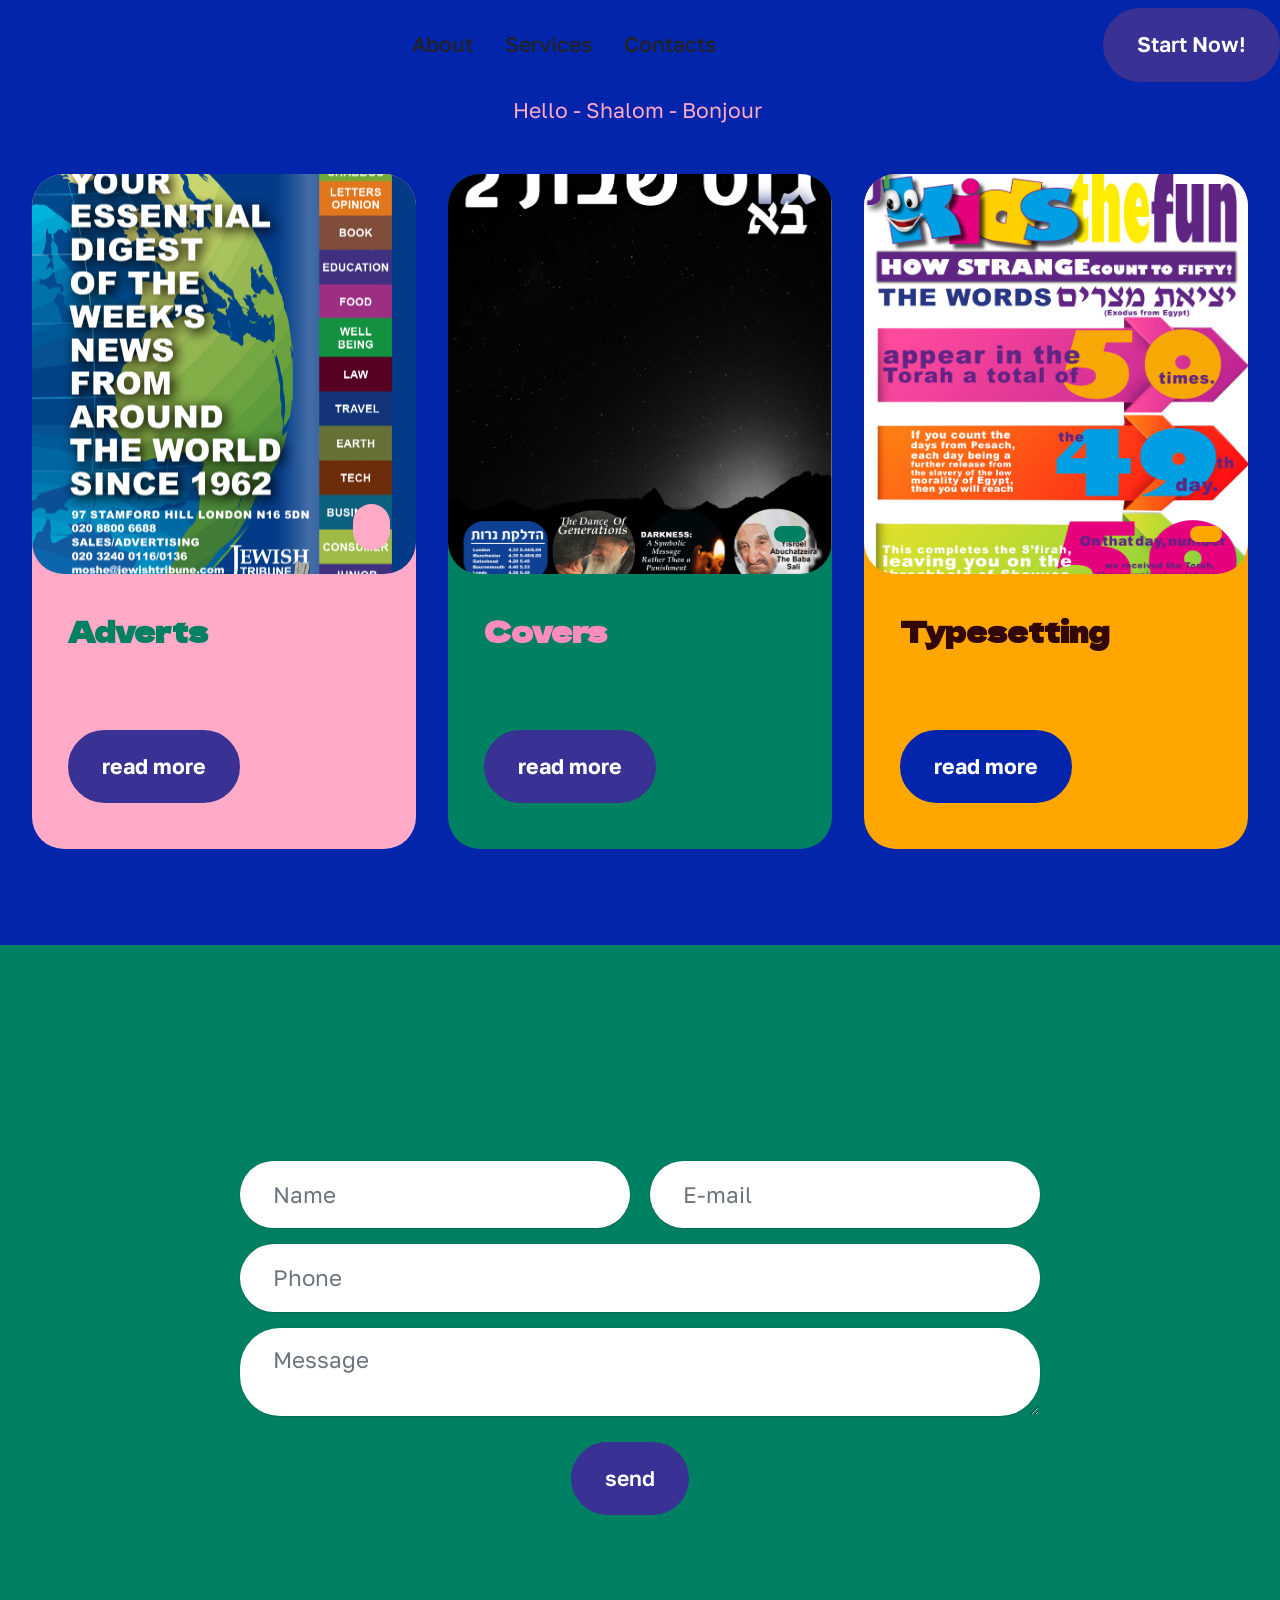
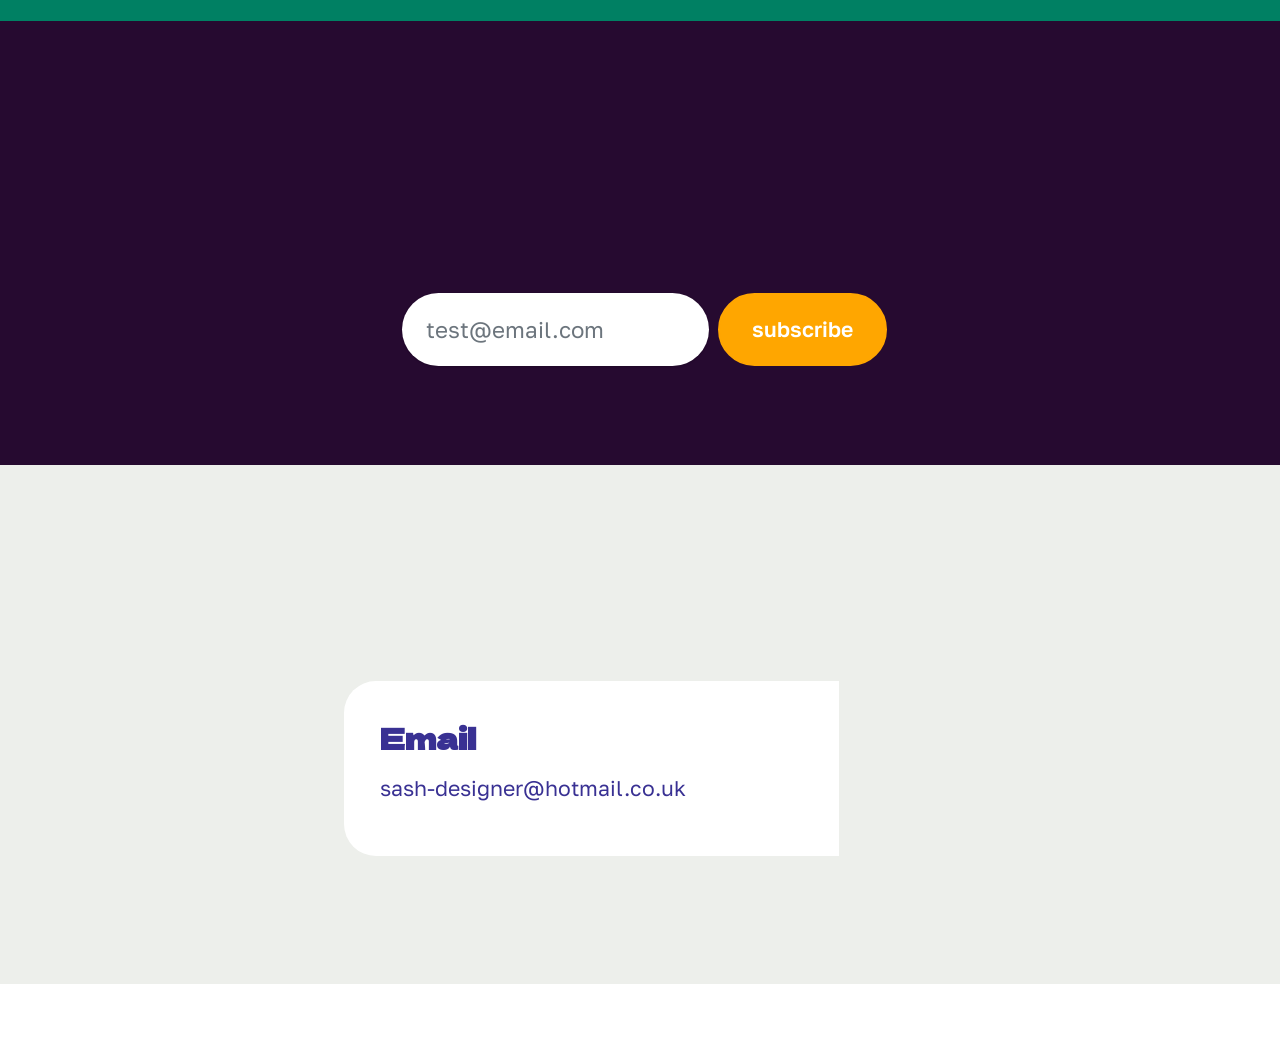
==== index.html @ 3ad9d40e "Update index.html" ====
<!DOCTYPE html>
<html  >

<!-- Mirrored from hjulczgyfz.mobirisesite.com/ by HTTrack Website Copier/3.x [XR&CO'2014], Sun, 31 May 2026 12:42:16 GMT -->
<!-- Added by HTTrack --><meta http-equiv="content-type" content="text/html;charset=utf-8" /><!-- /Added by HTTrack -->
<head>
  <!-- Site made with Mobirise Website Builder v6.1.12, https://mobirise.com -->
  <meta charset="UTF-8">
  <meta http-equiv="X-UA-Compatible" content="IE=edge">
  <meta name="generator" content="Mobirise v6.1.12, mobirise.com">
  <meta name="viewport" content="width=device-width, initial-scale=1, minimum-scale=1">
  <link rel="shortcut icon" href="ht/r.mobirisesite.com/2749625/assets/images/gallery087e43.jpg?v=1WsHTK" type="image/x-icon">
  <meta name="description" content="">
  
  
  <title>Home</title>
  <link rel="stylesheet" href="ht/r.mobirisesite.com/2749625/assets/bootstrap/css/bootstrap.min.css">
  <link rel="stylesheet" href="ht/r.mobirisesite.com/2749625/assets/animatecss/animate.css">
  <link rel="stylesheet" href="ht/r.mobirisesite.com/2749625/assets/dropdown/css/style.css">
  <link rel="stylesheet" href="ht/r.mobirisesite.com/2749625/assets/theme/css/style.css">
  <link rel="preload" href="https://fonts.googleapis.com/css?family=Dela+Gothic+One:400&amp;display=swap" as="style" onload="this.onload=null;this.rel='stylesheet'">
  <noscript><link rel="stylesheet" href="https://fonts.googleapis.com/css?family=Dela+Gothic+One:400&amp;display=swap"></noscript>
  <link rel="preload" href="https://fonts.googleapis.com/css?family=Golos+Text:400,500,600,700,800,900&amp;display=swap" as="style" onload="this.onload=null;this.rel='stylesheet'">
  <noscript><link rel="stylesheet" href="https://fonts.googleapis.com/css?family=Golos+Text:400,500,600,700,800,900&amp;display=swap"></noscript>
  <link rel="preload" as="style" href="ht/r.mobirisesite.com/2749625/assets/mobirise/css/mbr-additional2713.css?v=dMQR8L"><link rel="stylesheet" href="ht/r.mobirisesite.com/2749625/assets/mobirise/css/mbr-additional2713.css?v=dMQR8L" type="text/css">

  
  
  

<style>
.navbar-fixed-top {
  top: auto;
}
#mobirisePromo.container-banner {
  height: 11rem;
  opacity: 1;
  -webkit-animation: 11s linear animationHeight;
  -moz-animation: 11s linear animationHeight;
    -o-animation: 11s linear animationHeight;
       animation: 11s linear animationHeight;
       transition: all  0.5s;
}
#mobirisePromo.container-banner.container-banner-closing {
  pointer-events: none;
  height: 0;
  opacity: 0;
  -webkit-animation: 0.5s linear animationClosing;
  -moz-animation:  0.5s linear animationClosing;
    -o-animation:  0.5s linear animationClosing;
       animation:  0.5s linear animationClosing;
}
#mobirisePromo .banner {
  min-height: 11rem;
  position:fixed;
  top: 0;
  left: 0;
  right: 0;
  background: #fff;
  padding: 10px;
  opacity:1;
  -webkit-animation: 11s linear animationBanner;
  -moz-animation: 11s linear animationBanner;
    -o-animation: 11s linear animationBanner;
       animation: 11s linear animationBanner;
  z-index: 1031;
  display: flex;
  flex-direction: column;
  justify-content: center;
}
#mobirisePromo .banner p {
  overflow: hidden;
  display: -webkit-box;
  -webkit-line-clamp: 4;
  -webkit-box-orient: vertical;
  animation: none;
  visibility: visible;
}
#mobirisePromo .buy-license {
  text-decoration: underline;
}
#mobirisePromo .banner .btn {
  margin: 0.3rem 0.5rem;
  animation: none;
  visibility: visible;
}
.navbar.opened {
    z-index: 1032;
}
#mobirisePromo .mbr-section-abuse-report {
  margin-top: 0.8rem;
  font-size: 80%;
}
#mobirisePromo .mbr-section-abuse-report a {
  color: #aaa;
}
@-webkit-keyframes animationBanner { 0% { opacity: 0; top: -11rem; } 91% { opacity: 0; top: -11rem; } 100% { opacity: 1; top: 0; } }
@-moz-keyframes animationBanner { 0% { opacity: 0; top: -11rem; } 91% { opacity: 0; top: -11rem; } 100% { opacity: 1; top: 0; } }
@-o-keyframes animationBanner { 0% { opacity: 0; top: -11rem; } 91% { opacity: 0; top: -11rem; } 100% { opacity: 1; top: 0; } }
   @keyframes animationBanner { 0% { opacity: 0; top: -11rem; } 91% { opacity: 0; top: -11rem; } 100% { opacity: 1; top: 0; } }
@-webkit-keyframes animationHeight { 0% { height: 0; } 91% { height: 0; } 100% { height: 11rem; } }
@-moz-keyframes animationHeight { 0% { height: 0; } 91% { height: 0; } 100% { height: 11rem; } }
@-o-keyframes animationHeight { 0% { height: 0; } 91% { height: 0; } 100% { height: 11rem; } }
   @keyframes animationHeight { 0% { height: 0; } 91% { height: 0; } 100% { height: 11rem; } }

@-webkit-keyframes animationClosing { 0% { height: 11rem; opacity: 1; } 30% { height: 11rem; opacity: 0.5;} 100% { height: 0; opacity: 0;} }
@-moz-keyframes animationClosing { 0% { height: 11rem; opacity: 1; } 30% { height: 11rem; opacity: 0.5;} 100% { height: 0; opacity: 0;} }
@-o-keyframes animationClosing { 0% { height: 11rem; opacity: 1; } 30% { height: 11rem; opacity: 0.5;} 100% { height: 0; opacity: 0;} }
@keyframes animationClosing { 0% { height: 11rem; opacity: 1; } 30% { height: 11rem; opacity: 0.5;} 100% { height: 0; opacity: 0;} }

@media(max-width: 575px) {
  #mobirisePromo.container-banner {
    height: 14rem;
  }
  #mobirisePromo .banner {
    min-height: 14rem;
  }
  @-webkit-keyframes animationBanner { 0% { opacity: 0; top: -14rem; } 91% { opacity: 0; top: -14rem; } 100% { opacity: 1; top: 0; } }
  @-moz-keyframes animationBanner { 0% { opacity: 0; top: -14rem; } 91% { opacity: 0; top: -14rem; } 100% { opacity: 1; top: 0; } }
  @-o-keyframes animationBanner { 0% { opacity: 0; top: -14rem; } 91% { opacity: 0; top: -14rem; } 100% { opacity: 1; top: 0; } }
    @keyframes animationBanner { 0% { opacity: 0; top: -14rem; } 91% { opacity: 0; top: -14rem; } 100% { opacity: 1; top: 0; } }
  @-webkit-keyframes animationHeight { 0% { height: 0; } 91% { height: 0; } 100% { height: 14rem; } }
  @-moz-keyframes animationHeight { 0% { height: 0; } 91% { height: 0; } 100% { height: 14rem; } }
  @-o-keyframes animationHeight { 0% { height: 0; } 91% { height: 0; } 100% { height: 14rem; } }
    @keyframes animationHeight { 0% { height: 0; } 91% { height: 0; } 100% { height: 14rem; } }

  @-webkit-keyframes animationClosing { 0% { height: 14rem; opacity: 1; } 30% { height: 14rem; opacity: 0.5;} 100% { height: 0; opacity: 0;} }
  @-moz-keyframes animationClosing { 0% { height: 14rem; opacity: 1; } 30% { height: 14rem; opacity: 0.5;} 100% { height: 0; opacity: 0;} }
  @-o-keyframes animationClosing { 0% { height: 14rem; opacity: 1; } 30% { height: 14rem; opacity: 0.5;} 100% { height: 0; opacity: 0;} }
  @keyframes animationClosing { 0% { height: 14rem; opacity: 1; } 30% { height: 14rem; opacity: 0.5;} 100% { height: 0; opacity: 0;} }
}
</style>
</head>
<body>

  
  <section data-bs-version="5.1" class="menu menu5 cid-vkWG5S0Pya" once="menu" id="menu05-2">
	

	<nav class="navbar navbar-dropdown navbar-fixed-top navbar-expand-lg">
		
			<button class="navbar-toggler" type="button" data-toggle="collapse" data-bs-toggle="collapse" data-target="#navbarSupportedContent" data-bs-target="#navbarSupportedContent" aria-controls="navbarNavAltMarkup" aria-expanded="false" aria-label="Toggle navigation">
				<div class="hamburger">
					<span></span>
					<span></span>
					<span></span>
					<span></span>
				</div>
			</button>
			<div class="collapse navbar-collapse" id="navbarSupportedContent">
				<ul class="navbar-nav nav-dropdown" data-app-modern-menu="true"><li class="nav-item">
						<a class="nav-link link text-black display-4" href="https://mobiri.se/">About</a>
					</li>
					<li class="nav-item">
						<a class="nav-link link text-black display-4" href="https://mobiri.se/" aria-expanded="false">Services</a>
					</li>
					<li class="nav-item">
						<a class="nav-link link text-black display-4" href="https://mobiri.se/">Contacts</a>
					</li></ul>
				<div class="navbar-buttons mbr-section-btn"><a class="btn btn-primary display-4" href="https://mobiri.se/"> Start Now!</a></div>
			</div>
		</div>
	</nav>
</section>

<section data-bs-version="5.1" class="features1 cid-tIsi3HZcCy" id="features03-0">
  

  
  
  <div class="container-fluid">
    <div class="row justify-content-center mb-5">
      <div class="col-12">
        <h1 class="mbr-section-title mbr-fonts-style align-center mb-0 display-4">Hello - Shalom - Bonjour&nbsp;</h1>
        
      </div>
    </div>
    <div class="row justify-content-center">
      <div class="col-sm-6 col-md-12 mb-3 mb-lg-0 col-lg-4">
        <div class="card-wrap card1">
          <div class="image-wrap">
            <a href="page2.html"><img src="ht/r.mobirisesite.com/2749625/assets/images/world7e43.jpg?v=1WsHTK" alt="Mobirise Website Builder"></a>
            <div class="social-row display-7">
              <div class="soc-item tag1">
                <span class="tag1 mbr-fonts-style display-7">&nbsp;</span>
              </div>
            </div>
          </div>
          <div class="content-wrap">
            <h5 class="mbr-card-title card-title1 mbr-fonts-style align-left mb-2 display-5"><strong>Adverts</strong></h5>
            
            <p class="card-text1 mbr-fonts-style align-left mb-3 display-7"></p>
            <div class="mbr-section-btn align-left content-footer"><a class="btn article-btn btn-danger display-7" href="https://mobiri.se/"><strong>read more</strong></a></div>
          </div>
        </div>
      </div>

      <div class="col-sm-6 col-md-12 mb-3 mb-lg-0 col-lg-4">
        <div class="card-wrap card2">
          <div class="image-wrap">
            <a href="page3.html"><img src="ht/r.mobirisesite.com/2749625/assets/images/gbm001-29012025-issue3437e43.jpg?v=1WsHTK" alt="Mobirise Website Builder"></a>
            <div class="social-row display-7">
              <div class="soc-item tag2">
                <span class="tag2 mbr-fonts-style display-7"></span>
              </div>
            </div>
          </div>
          <div class="content-wrap">
            <h5 class="mbr-card-title card-title2 mbr-fonts-style align-left mb-2 display-5"><strong>Covers</strong></h5>
            
            <p class="card-text2 mbr-fonts-style align-left mb-3 display-7"><br>
            </p>
            <div class="mbr-section-btn btn-section align-left content-footer"><a class="btn article-btn btn-primary display-7" href="https://mobiri.se/"><strong>read more</strong></a></div>
          </div>
        </div>
      </div>
      <div class="col-sm-6 col-md-12 mb-3 mb-lg-0 col-lg-4">
        <div class="card-wrap card3">
          <div class="image-wrap">
            <a href="page4.html"><img src="ht/r.mobirisesite.com/2749625/assets/images/gbm020-07052025-issue356-17e43.jpg?v=1WsHTK" alt="Mobirise Website Builder"></a>
            <div class="social-row display-7">
              <div class="soc-item tag3">
                <span class="tag3 mbr-fonts-style display-7"></span>
              </div>
            </div>
          </div>
          <div class="content-wrap">
            <h5 class="mbr-card-title card-title3 mbr-fonts-style align-left mb-2 display-5"><strong>Typesetting</strong></h5>
            
            <p class="card-text3 mbr-fonts-style align-left mb-3 display-7"></p>
            <div class="mbr-section-btn btn-section align-left content-footer"><a class="btn article-btn btn-success display-7" href="https://mobiri.se/"><strong>read more</strong></a></div>
          </div>
        </div>
      </div>

      
    </div>
  </div>
</section>

<section data-bs-version="5.1" class="form5 cid-tIskrx6sZd" id="form02-4">
    
    
    <div class="container">
        <div class="mbr-section-head mb-5">
            <h3 class="mbr-section-title mbr-fonts-style align-center mb-0 display-2"><strong>Send me a message</strong></h3>
            
        </div>
        <div class="row justify-content-center mt-4">
            <div class="col-lg-8 mx-auto mbr-form" data-form-type="formoid">
                <form action="https://mobirise.eu/" method="POST" class="mbr-form form-with-styler" data-form-title="Form Name"><input type="hidden" name="email" data-form-email="true" value="GucbV15+hAwku4FA7nZCxinbiINr4K4qEcb8qQ67tk6fZGe4N7+DyGxJ96qEDoLnm0P1+OMEA7K5YU33fQ8u/FdMBkx5LE0XlpygHDqdJYxKKosj5kj5pNr+GGgEaA55">
                    <div class="row">
                        <div hidden="hidden" data-form-alert="" class="alert alert-success col-12">Thanks for filling out the form!</div>
                        <div hidden="hidden" data-form-alert-danger="" class="alert alert-danger col-12">
                            Oopsht.! some problem!
                        </div>
                    </div>
                    <div class="dragArea row">
                        <div class="col-md col-sm-12 form-group mb-3" data-for="name">
                            <input type="text" name="name" placeholder="Name" data-form-field="name" class="form-control" value="" id="name-form02-4">
                        </div>
                        <div class="col-md col-sm-12 form-group mb-3" data-for="email">
                            <input type="email" name="email" placeholder="E-mail" data-form-field="email" class="form-control" value="" id="email-form02-4">
                        </div>
                        <div class="col-12 form-group mb-3" data-for="phone">
                            <input type="tel" name="phone" placeholder="Phone" data-form-field="phone" class="form-control" value="" id="phone-form02-4">
                        </div>
                        <div class="col-12 form-group mb-3" data-for="textarea">
                            <textarea name="textarea" placeholder="Message" data-form-field="textarea" class="form-control" id="textarea-form02-4"></textarea>
                        </div>
                        <div class="col-lg-12 col-md-12 col-sm-12 align-center mbr-section-btn"><button type="submit" class="btn btn-primary display-7">send</button></div>
                    </div>
                </form>
            </div>
        </div>
    </div>
</section>

<section data-bs-version="5.1" class="form1 cid-tIsokmLLOC" id="form01-7">
	

	

	<div class="container">
		<div class="row content-wrapper justify-content-center">
			<div class="col-lg-7 mbr-form">
				<div class="col-lg-12 col-md-12 col-sm-12">
					<h5 class="mbr-section-title mbr-fonts-style mb-5 display-2">
						<strong>Step into the world of creativity</strong>
					</h5>
				</div>

				<div class="text-wrapper align-left" data-form-type="formoid">
					<!--Formbuilder Form-->
					<form action="https://mobirise.eu/" method="POST" class="mbr-form form-with-styler" data-form-title="Form Name"><input type="hidden" name="email" data-form-email="true" value="kKh/+O1PP+5ul/wpjvRAosZ8LEabXKy/xdspzzsDYCab+c+WAxFbI9vlLTxPNlvKzC7igH+EfxI55AoPgUFM/2bsSJo5MzeJJVEj5CUEPy9J+khCMVX5dcwFO8XCPDdu">
						<div class="row">
							<div hidden="hidden" data-form-alert="" class="alert alert-success col-12">Thanks for filling out the form!</div>
							<div hidden="hidden" data-form-alert-danger="" class="alert alert-danger col-12">
								Oopsht.! some problem!
							</div>
						</div>
						<div class="dragArea row">
							<div data-for="email" class="col-lg-6 col-md-6 col-sm-12 form-group">
								<input type="email" name="email" placeholder="test@email.com" data-form-field="email" class="form-control display-7" value="" id="email-form01-7">
							</div>
							<div class="col-auto mbr-section-btn"><button type="submit" class="w-100 w-100 w-100 w-100 w-100 w-100 btn btn-secondary display-7">subscribe</button></div>
						</div>
					</form>
					<!--Formbuilder Form-->
				</div>
			</div>
		</div>
	</div>
</section>

<section data-bs-version="5.1" class="contacts01 cid-tIsl0U2P9c" id="contacts01-5">
    

    
    
    <div class="container">
        <div class="mbr-section-head mb-5">
            <h3 class="mbr-section-title mbr-fonts-style align-center mb-0 display-2"><strong>Drop me a line 👋</strong></h3>
            
        </div>
        <div class="row">
            <div class="item features-without-image col-12 col-md-6 active">
                <div class="item-wrapper">
                    <div class="text-wrapper">
                        <h6 class="card-title mbr-fonts-style mb-3 display-5">
                            <strong>Email</strong>
                        </h6>
                        <p class="mbr-text mbr-fonts-style display-7">sash-designer@hotmail.co.uk</p>
                    </div>
                </div>
            </div>
            
            
            
        </div>
    </div>
</section><section class="display-7" style="padding: 0;align-items: center;justify-content: center;flex-wrap: wrap;    align-content: center;display: flex;position: relative;height: 4rem;"><a href="https://mobiri.se/" style="flex: 1 1;height: 4rem;position: absolute;width: 100%;z-index: 1;"><img alt="" style="height: 4rem;" src="[data-uri]"></a><p style="margin: 0;text-align: center;" class="display-7">&#8204;</p><a style="z-index:1" href="https://mobirise.com/offline-website-builder.html">Offline Website Builder</a></section><script src="ht/r.mobirisesite.com/2749625/assets/bootstrap/js/bootstrap.bundle.min.js"></script>  <script src="ht/r.mobirisesite.com/2749625/assets/smoothscroll/smooth-scroll.js"></script>  <script src="ht/r.mobirisesite.com/2749625/assets/ytplayer/index.js"></script>  <script src="ht/r.mobirisesite.com/2749625/assets/dropdown/js/navbar-dropdown.js"></script>  <script src="ht/r.mobirisesite.com/2749625/assets/theme/js/script.js"></script>  <script src="ht/r.mobirisesite.com/2749625/assets/formoid/formoid.min.js"></script>  
  
  
 <div id="scrollToTop" class="scrollToTop mbr-arrow-up"><a style="text-align: center;"><i class="mbr-arrow-up-icon mbr-arrow-up-icon-cm cm-icon cm-icon-smallarrow-up"></i></a></div>
    <input name="animation" type="hidden">
  </body>

<!-- Mirrored from hjulczgyfz.mobirisesite.com/ by HTTrack Website Copier/3.x [XR&CO'2014], Sun, 31 May 2026 12:42:20 GMT -->
</html>
---- ht/r.mobirisesite.com/2749625/assets/dropdown/css/style.css ----
.navbar-dropdown {
  left: 0;
  padding: 0;
  position: absolute;
  right: 0;
  top: 0;
  transition: all 0.45s ease;
  z-index: 1030;
  background: #282828; }
  .navbar-dropdown .navbar-logo {
    margin-right: 0.8rem;
    transition: margin 0.3s ease-in-out;
    vertical-align: middle; }
    .navbar-dropdown .navbar-logo img {
      height: 3.125rem;
      transition: all 0.3s ease-in-out; }
    .navbar-dropdown .navbar-logo.mbr-iconfont {
      font-size: 3.125rem;
      line-height: 3.125rem; }
  .navbar-dropdown .navbar-caption {
    font-weight: 700;
    white-space: normal;
    vertical-align: -4px;
    line-height: 3.125rem !important; }
    .navbar-dropdown .navbar-caption, .navbar-dropdown .navbar-caption:hover {
      color: inherit;
      text-decoration: none; }
  .navbar-dropdown .mbr-iconfont + .navbar-caption {
    vertical-align: -1px; }
  .navbar-dropdown.navbar-fixed-top {
    position: fixed; }
  .navbar-dropdown .navbar-brand span {
    vertical-align: -4px; }
  .navbar-dropdown.bg-color.transparent {
    background: none; }
  .navbar-dropdown.navbar-short .navbar-brand {
    padding: 0.625rem 0; }
    .navbar-dropdown.navbar-short .navbar-brand span {
      vertical-align: -1px; }
  .navbar-dropdown.navbar-short .navbar-caption {
    line-height: 2.375rem !important;
    vertical-align: -2px; }
  .navbar-dropdown.navbar-short .navbar-logo {
    margin-right: 0.5rem; }
    .navbar-dropdown.navbar-short .navbar-logo img {
      height: 2.375rem; }
    .navbar-dropdown.navbar-short .navbar-logo.mbr-iconfont {
      font-size: 2.375rem;
      line-height: 2.375rem; }
  .navbar-dropdown.navbar-short .mbr-table-cell {
    height: 3.625rem; }
  .navbar-dropdown .navbar-close {
    left: 0.6875rem;
    position: fixed;
    top: 0.75rem;
    z-index: 1000; }
  .navbar-dropdown .hamburger-icon {
    content: "";
    display: inline-block;
    vertical-align: middle;
    width: 16px;
    -webkit-box-shadow: 0 -6px 0 1px #282828,0 0 0 1px #282828,0 6px 0 1px #282828;
    -moz-box-shadow: 0 -6px 0 1px #282828,0 0 0 1px #282828,0 6px 0 1px #282828;
    box-shadow: 0 -6px 0 1px #282828,0 0 0 1px #282828,0 6px 0 1px #282828; }

.dropdown-menu .dropdown-toggle[data-toggle="dropdown-submenu"]::after {
  border-bottom: 0.35em solid transparent;
  border-left: 0.35em solid;
  border-right: 0;
  border-top: 0.35em solid transparent;
  margin-left: 0.3rem; }

.dropdown-menu .dropdown-item:focus {
  outline: 0; }

.nav-dropdown {
  font-size: 0.75rem;
  font-weight: 500;
  height: auto !important; }
  .nav-dropdown .nav-btn {
    padding-left: 1rem; }
  .nav-dropdown .link {
    margin: .667em 1.667em;
    font-weight: 500;
    padding: 0;
    transition: color .2s ease-in-out; }
    .nav-dropdown .link.dropdown-toggle {
      margin-right: 2.583em; }
      .nav-dropdown .link.dropdown-toggle::after {
        margin-left: .25rem;
        border-top: 0.35em solid;
        border-right: 0.35em solid transparent;
        border-left: 0.35em solid transparent;
        border-bottom: 0; }
      .nav-dropdown .link.dropdown-toggle[aria-expanded="true"] {
        margin: 0;
        padding: 0.667em 3.263em  0.667em 1.667em; }
  .nav-dropdown .link::after,
  .nav-dropdown .dropdown-item::after {
    color: inherit; }
  .nav-dropdown .btn {
    font-size: 0.75rem;
    font-weight: 700;
    letter-spacing: 0;
    margin-bottom: 0;
    padding-left: 1.25rem;
    padding-right: 1.25rem; }
  .nav-dropdown .dropdown-menu {
    border-radius: 0;
    border: 0;
    left: 0;
    margin: 0;
    padding-bottom: 1.25rem;
    padding-top: 1.25rem;
    position: relative; }
  .nav-dropdown .dropdown-submenu {
    margin-left: 0.125rem;
    top: 0; }
  .nav-dropdown .dropdown-item {
    font-weight: 500;
    line-height: 2;
    padding: 0.3846em 4.615em 0.3846em 1.5385em;
    position: relative;
    transition: color .2s ease-in-out, background-color .2s ease-in-out; }
    .nav-dropdown .dropdown-item::after {
      margin-top: -0.3077em;
      position: absolute;
      right: 1.1538em;
      top: 50%; }
    .nav-dropdown .dropdown-item:focus, .nav-dropdown .dropdown-item:hover {
      background: none; }

@media (max-width: 767px) {
  .nav-dropdown.navbar-toggleable-sm {
    bottom: 0;
    display: none;
    left: 0;
    overflow-x: hidden;
    position: fixed;
    top: 0;
    transform: translateX(-100%);
    -ms-transform: translateX(-100%);
    -webkit-transform: translateX(-100%);
    width: 18.75rem;
    z-index: 999; } }
.nav-dropdown.navbar-toggleable-xl {
  bottom: 0;
  display: none;
  left: 0;
  overflow-x: hidden;
  position: fixed;
  top: 0;
  transform: translateX(-100%);
  -ms-transform: translateX(-100%);
  -webkit-transform: translateX(-100%);
  width: 18.75rem;
  z-index: 999; }

.nav-dropdown-sm {
  display: block !important;
  overflow-x: hidden;
  overflow: auto;
  padding-top: 3.875rem; }
  .nav-dropdown-sm::after {
    content: "";
    display: block;
    height: 3rem;
    width: 100%; }
  .nav-dropdown-sm.collapse.in ~ .navbar-close {
    display: block !important; }
  .nav-dropdown-sm.collapsing, .nav-dropdown-sm.collapse.in {
    transform: translateX(0);
    -ms-transform: translateX(0);
    -webkit-transform: translateX(0);
    transition: all 0.25s ease-out;
    -webkit-transition: all 0.25s ease-out;
    background: #282828; }
  .nav-dropdown-sm.collapsing[aria-expanded="false"] {
    transform: translateX(-100%);
    -ms-transform: translateX(-100%);
    -webkit-transform: translateX(-100%); }
  .nav-dropdown-sm .nav-item {
    display: block;
    margin-left: 0 !important;
    padding-left: 0; }
  .nav-dropdown-sm .link,
  .nav-dropdown-sm .dropdown-item {
    border-top: 1px dotted rgba(255, 255, 255, 0.1);
    font-size: 0.8125rem;
    line-height: 1.6;
    margin: 0 !important;
    padding: 0.875rem 2.4rem 0.875rem 1.5625rem !important;
    position: relative;
    white-space: normal; }
    .nav-dropdown-sm .link:focus, .nav-dropdown-sm .link:hover,
    .nav-dropdown-sm .dropdown-item:focus,
    .nav-dropdown-sm .dropdown-item:hover {
      background: rgba(0, 0, 0, 0.2) !important;
      color: #c0a375; }
  .nav-dropdown-sm .nav-btn {
    position: relative;
    padding: 1.5625rem 1.5625rem 0 1.5625rem; }
    .nav-dropdown-sm .nav-btn::before {
      border-top: 1px dotted rgba(255, 255, 255, 0.1);
      content: "";
      left: 0;
      position: absolute;
      top: 0;
      width: 100%; }
    .nav-dropdown-sm .nav-btn + .nav-btn {
      padding-top: 0.625rem; }
      .nav-dropdown-sm .nav-btn + .nav-btn::before {
        display: none; }
  .nav-dropdown-sm .btn {
    padding: 0.625rem 0; }
  .nav-dropdown-sm .dropdown-toggle[data-toggle="dropdown-submenu"]::after {
    margin-left: .25rem;
    border-top: 0.35em solid;
    border-right: 0.35em solid transparent;
    border-left: 0.35em solid transparent;
    border-bottom: 0; }
  .nav-dropdown-sm .dropdown-toggle[data-toggle="dropdown-submenu"][aria-expanded="true"]::after {
    border-top: 0;
    border-right: 0.35em solid transparent;
    border-left: 0.35em solid transparent;
    border-bottom: 0.35em solid; }
  .nav-dropdown-sm .dropdown-menu {
    margin: 0;
    padding: 0;
    position: relative;
    top: 0;
    left: 0;
    width: 100%;
    border: 0;
    float: none;
    border-radius: 0;
    background: none; }
  .nav-dropdown-sm .dropdown-submenu {
    left: 100%;
    margin-left: 0.125rem;
    margin-top: -1.25rem;
    top: 0; }

.navbar-toggleable-sm .nav-dropdown .dropdown-menu {
  position: absolute; }

.navbar-toggleable-sm .nav-dropdown .dropdown-submenu {
  left: 100%;
  margin-left: 0.125rem;
  margin-top: -1.25rem;
  top: 0; }

.navbar-toggleable-sm.opened .nav-dropdown .dropdown-menu {
  position: relative; }

.navbar-toggleable-sm.opened .nav-dropdown .dropdown-submenu {
  left: 0;
  margin-left: 00rem;
  margin-top: 0rem;
  top: 0; }

.is-builder .nav-dropdown.collapsing {
  transition: none !important; }
---- ht/r.mobirisesite.com/2749625/assets/theme/css/style.css ----
@charset "UTF-8";
section {
  background-color: #ffffff;
}

body {
  font-style: normal;
  line-height: 1.5;
  font-weight: 400;
  color: #232323;
  position: relative;
}

button {
  background-color: transparent;
  border-color: transparent;
}

.embla__button,
.carousel-control {
  background-color: #edefea !important;
  opacity: 0.8 !important;
  color: #464845 !important;
  border-color: #edefea !important;
}

.carousel .close,
.modalWindow .close {
  background-color: #edefea !important;
  color: #464845 !important;
  border-color: #edefea !important;
  opacity: 0.8 !important;
}

.carousel .close:hover,
.modalWindow .close:hover {
  opacity: 1 !important;
}

.carousel-indicators li {
  background-color: #edefea !important;
  border: 2px solid #464845 !important;
}

.carousel-indicators li:hover,
.carousel-indicators li:active {
  opacity: 0.8 !important;
}

.embla__button:hover,
.carousel-control:hover {
  background-color: #edefea !important;
  opacity: 1 !important;
}

.modalWindow-video-container {
  height: 80%;
}

section,
.container,
.container-fluid {
  position: relative;
  word-wrap: break-word;
}

a.mbr-iconfont:hover {
  text-decoration: none;
}

.article .lead p,
.article .lead ul,
.article .lead ol,
.article .lead pre,
.article .lead blockquote {
  margin-bottom: 0;
}

a {
  font-style: normal;
  font-weight: 400;
  cursor: pointer;
}
a, a:hover {
  text-decoration: none;
}

.mbr-section-title {
  font-style: normal;
  line-height: 1.3;
}

.mbr-section-subtitle {
  line-height: 1.3;
}

.mbr-text {
  font-style: normal;
  line-height: 1.7;
}

h1,
h2,
h3,
h4,
h5,
h6,
.display-1,
.display-2,
.display-4,
.display-5,
.display-7,
span,
p,
a {
  line-height: 1;
  word-break: break-word;
  word-wrap: break-word;
  font-weight: 400;
}

b,
strong {
  font-weight: bold;
}

input:-webkit-autofill, input:-webkit-autofill:hover, input:-webkit-autofill:focus, input:-webkit-autofill:active {
  transition-delay: 9999s;
  -webkit-transition-property: background-color, color;
  transition-property: background-color, color;
}

textarea[type=hidden] {
  display: none;
}

section {
  background-position: 50% 50%;
  background-repeat: no-repeat;
  background-size: cover;
}
section .mbr-background-video,
section .mbr-background-video-preview {
  position: absolute;
  bottom: 0;
  left: 0;
  right: 0;
  top: 0;
}

.hidden {
  visibility: hidden;
}

.mbr-z-index20 {
  z-index: 20;
}

/*! Base colors */
.mbr-white {
  color: #ffffff;
}

.mbr-black {
  color: #111111;
}

.mbr-bg-white {
  background-color: #ffffff;
}

.mbr-bg-black {
  background-color: #000000;
}

/*! Text-aligns */
.align-left {
  text-align: left;
}

.align-center {
  text-align: center;
}

.align-right {
  text-align: right;
}

/*! Font-weight  */
.mbr-light {
  font-weight: 300;
}

.mbr-regular {
  font-weight: 400;
}

.mbr-semibold {
  font-weight: 500;
}

.mbr-bold {
  font-weight: 700;
}

/*! Media  */
.media-content {
  flex-basis: 100%;
}

.media-container-row {
  display: flex;
  flex-direction: row;
  flex-wrap: wrap;
  justify-content: center;
  align-content: center;
  align-items: start;
}
.media-container-row .media-size-item {
  width: 400px;
}

.media-container-column {
  display: flex;
  flex-direction: column;
  flex-wrap: wrap;
  justify-content: center;
  align-content: center;
  align-items: stretch;
}
.media-container-column > * {
  width: 100%;
}

@media (min-width: 992px) {
  .media-container-row {
    flex-wrap: nowrap;
  }
}
figure {
  margin-bottom: 0;
  overflow: hidden;
}

figure[mbr-media-size] {
  transition: width 0.1s;
}

img,
iframe {
  display: block;
  width: 100%;
}

.card {
  background-color: transparent;
  border: none;
}

.card-box {
  width: 100%;
}

.card-img {
  text-align: center;
  flex-shrink: 0;
  -webkit-flex-shrink: 0;
}

.media {
  max-width: 100%;
  margin: 0 auto;
}

.mbr-figure {
  align-self: center;
}

.media-container > div {
  max-width: 100%;
}

.mbr-figure img,
.card-img img {
  width: 100%;
}

@media (max-width: 991px) {
  .media-size-item {
    width: auto !important;
  }
  .media {
    width: auto;
  }
  .mbr-figure {
    width: 100% !important;
  }
}
/*! Buttons */
.mbr-section-btn {
  margin-left: -0.6rem;
  margin-right: -0.6rem;
  font-size: 0;
}

.btn {
  font-weight: 600;
  border-width: 1px;
  font-style: normal;
  margin: 0.6rem 0.6rem;
  white-space: normal;
  transition: all 0.2s ease-in-out;
  display: inline-flex;
  align-items: center;
  justify-content: center;
  word-break: break-word;
}

.btn-sm {
  font-weight: 600;
  letter-spacing: 0px;
  transition: all 0.3s ease-in-out;
}

.btn-md {
  font-weight: 600;
  letter-spacing: 0px;
  transition: all 0.3s ease-in-out;
}

.btn-lg {
  font-weight: 600;
  letter-spacing: 0px;
  transition: all 0.3s ease-in-out;
}

.btn-form {
  margin: 0;
}
.btn-form:hover {
  cursor: pointer;
}

nav .mbr-section-btn {
  margin-left: 0rem;
  margin-right: 0rem;
}

/*! Btn icon margin */
.btn .mbr-iconfont,
.btn.btn-sm .mbr-iconfont {
  order: 1;
  cursor: pointer;
  margin-left: 0.5rem;
  vertical-align: sub;
}

.btn.btn-md .mbr-iconfont,
.btn.btn-md .mbr-iconfont {
  margin-left: 0.8rem;
}

.mbr-regular {
  font-weight: 400;
}

.mbr-semibold {
  font-weight: 500;
}

.mbr-bold {
  font-weight: 700;
}

[type=submit] {
  -webkit-appearance: none;
}

/*! Full-screen */
.mbr-fullscreen .mbr-overlay {
  min-height: 100vh;
}

.mbr-fullscreen {
  display: flex;
  display: -moz-flex;
  display: -ms-flex;
  display: -o-flex;
  align-items: center;
  min-height: 100vh;
  padding-top: 3rem;
  padding-bottom: 3rem;
}

/*! Map */
.map {
  height: 25rem;
  position: relative;
}
.map iframe {
  width: 100%;
  height: 100%;
}

/*! Scroll to top arrow */
.mbr-arrow-up {
  bottom: 25px;
  right: 90px;
  position: fixed;
  text-align: right;
  z-index: 5000;
  color: #ffffff;
  font-size: 22px;
}

.mbr-arrow-up a {
  background: rgba(0, 0, 0, 0.2);
  border-radius: 50%;
  color: #fff;
  display: inline-block;
  height: 60px;
  width: 60px;
  border: 2px solid #fff;
  outline-style: none !important;
  position: relative;
  text-decoration: none;
  transition: all 0.3s ease-in-out;
  cursor: pointer;
  text-align: center;
}
.mbr-arrow-up a:hover {
  background-color: rgba(0, 0, 0, 0.4);
}
.mbr-arrow-up a i {
  line-height: 60px;
}

.mbr-arrow-up-icon {
  display: block;
  color: #fff;
}

.mbr-arrow-up-icon::before {
  content: "›";
  display: inline-block;
  font-family: serif;
  font-size: 22px;
  line-height: 1;
  font-style: normal;
  position: relative;
  top: 6px;
  left: -4px;
  transform: rotate(-90deg);
}

/*! Arrow Down */
.mbr-arrow {
  position: absolute;
  bottom: 45px;
  left: 50%;
  width: 60px;
  height: 60px;
  cursor: pointer;
  background-color: rgba(80, 80, 80, 0.5);
  border-radius: 50%;
  transform: translateX(-50%);
}
@media (max-width: 767px) {
  .mbr-arrow {
    display: none;
  }
}
.mbr-arrow > a {
  display: inline-block;
  text-decoration: none;
  outline-style: none;
  animation: arrowdown 1.7s ease-in-out infinite;
  color: #ffffff;
}
.mbr-arrow > a > i {
  position: absolute;
  top: -2px;
  left: 15px;
  font-size: 2rem;
}

#scrollToTop a i::before {
  content: "";
  position: absolute;
  display: block;
  border-bottom: 2.5px solid #fff;
  border-left: 2.5px solid #fff;
  width: 27.8%;
  height: 27.8%;
  left: 50%;
  top: 51%;
  transform: translateY(-30%) translateX(-50%) rotate(135deg);
}

@keyframes arrowdown {
  0% {
    transform: translateY(0px);
  }
  50% {
    transform: translateY(-5px);
  }
  100% {
    transform: translateY(0px);
  }
}
@media (max-width: 500px) {
  .mbr-arrow-up {
    left: 0;
    right: 0;
    text-align: center;
  }
}
/*Gradients animation*/
@keyframes gradient-animation {
  from {
    background-position: 0% 100%;
    animation-timing-function: ease-in-out;
  }
  to {
    background-position: 100% 0%;
    animation-timing-function: ease-in-out;
  }
}
.bg-gradient {
  background-size: 200% 200%;
  animation: gradient-animation 5s infinite alternate;
  -webkit-animation: gradient-animation 5s infinite alternate;
}

.menu .navbar-brand {
  display: -webkit-flex;
}
.menu .navbar-brand span {
  display: flex;
  display: -webkit-flex;
}
.menu .navbar-brand .navbar-caption-wrap {
  display: -webkit-flex;
}
.menu .navbar-brand .navbar-logo img {
  display: -webkit-flex;
  width: auto;
}
@media (min-width: 768px) and (max-width: 991px) {
  .menu .navbar-toggleable-sm .navbar-nav {
    display: -ms-flexbox;
  }
}
@media (max-width: 991px) {
  .menu .navbar-collapse {
    max-height: 93.5vh;
  }
  .menu .navbar-collapse.show {
    overflow: auto;
  }
}
@media (min-width: 992px) {
  .menu .navbar-nav.nav-dropdown {
    display: -webkit-flex;
  }
  .menu .navbar-toggleable-sm .navbar-collapse {
    display: -webkit-flex !important;
  }
  .menu .collapsed .navbar-collapse {
    max-height: 93.5vh;
  }
  .menu .collapsed .navbar-collapse.show {
    overflow: auto;
  }
}
@media (max-width: 767px) {
  .menu .navbar-collapse {
    max-height: 80vh;
  }
}

.nav-link .mbr-iconfont {
  margin-right: 0.5rem;
}

.navbar {
  display: -webkit-flex;
  -webkit-flex-wrap: wrap;
  -webkit-align-items: center;
  -webkit-justify-content: space-between;
}

.navbar-collapse {
  -webkit-flex-basis: 100%;
  -webkit-flex-grow: 1;
  -webkit-align-items: center;
}

.nav-dropdown .link {
  padding: 0.667em 1.667em !important;
  margin: 0 !important;
}

.nav {
  display: -webkit-flex;
  -webkit-flex-wrap: wrap;
}

.row {
  display: -webkit-flex;
  -webkit-flex-wrap: wrap;
}

.justify-content-center {
  -webkit-justify-content: center;
}

.form-inline {
  display: -webkit-flex;
}

.card-wrapper {
  -webkit-flex: 1;
}

.carousel-control {
  z-index: 10;
  display: -webkit-flex;
}

.carousel-controls {
  display: -webkit-flex;
}

.media {
  display: -webkit-flex;
}

.form-group:focus {
  outline: none;
}

.jq-selectbox__select {
  padding: 7px 0;
  position: relative;
}

.jq-selectbox__dropdown {
  overflow: hidden;
  border-radius: 10px;
  position: absolute;
  top: 100%;
  left: 0 !important;
  width: 100% !important;
}

.jq-selectbox__trigger-arrow {
  right: 0;
  transform: translateY(-50%);
}

.jq-selectbox li {
  padding: 1.07em 0.5em;
}

input[type=range] {
  padding-left: 0 !important;
  padding-right: 0 !important;
}

.modal-dialog,
.modal-content {
  height: 100%;
}

.modal-dialog .carousel-inner {
  height: calc(100vh - 1.75rem);
}
@media (max-width: 575px) {
  .modal-dialog .carousel-inner {
    height: calc(100vh - 1rem);
  }
}

.carousel-item {
  text-align: center;
}

.carousel-item img {
  margin: auto;
}

.navbar-toggler {
  align-self: flex-start;
  padding: 0.25rem 0.75rem;
  font-size: 1.25rem;
  line-height: 1;
  background: transparent;
  border: 1px solid transparent;
  border-radius: 0.25rem;
}

.navbar-toggler:focus,
.navbar-toggler:hover {
  text-decoration: none;
  box-shadow: none;
}

.navbar-toggler-icon {
  display: inline-block;
  width: 1.5em;
  height: 1.5em;
  vertical-align: middle;
  content: "";
  background: no-repeat center center;
  background-size: 100% 100%;
}

.navbar-toggler-left {
  position: absolute;
  left: 1rem;
}

.navbar-toggler-right {
  position: absolute;
  right: 1rem;
}

.card-img {
  width: auto;
}

.menu .navbar.collapsed:not(.beta-menu) {
  flex-direction: column;
}

.carousel-item.active,
.carousel-item-next,
.carousel-item-prev {
  display: flex;
}

.note-air-layout .dropup .dropdown-menu,
.note-air-layout .navbar-fixed-bottom .dropdown .dropdown-menu {
  bottom: initial !important;
}

html,
body {
  height: auto;
  min-height: 100vh;
}

.dropup .dropdown-toggle::after {
  display: none;
}

.form-asterisk {
  font-family: initial;
  position: absolute;
  top: -2px;
  font-weight: normal;
}

.form-control-label {
  position: relative;
  cursor: pointer;
  margin-bottom: 0.357em;
  padding: 0;
}

.alert {
  color: #ffffff;
  border-radius: 0;
  border: 0;
  font-size: 1.1rem;
  line-height: 1.5;
  margin-bottom: 1.875rem;
  padding: 1.25rem;
  position: relative;
  text-align: center;
}
.alert.alert-form::after {
  background-color: inherit;
  bottom: -7px;
  content: "";
  display: block;
  height: 14px;
  left: 50%;
  margin-left: -7px;
  position: absolute;
  transform: rotate(45deg);
  width: 14px;
}

.form-control {
  background-color: #ffffff;
  background-clip: border-box;
  color: #232323;
  line-height: 1rem !important;
  height: auto;
  padding: 1.2rem 2rem;
  transition: border-color 0.25s ease 0s;
  border: 1px solid transparent !important;
  border-radius: 4px;
  box-shadow: rgba(0, 0, 0, 0.07) 0px 1px 1px 0px, rgba(0, 0, 0, 0.07) 0px 1px 3px 0px, rgba(0, 0, 0, 0.03) 0px 0px 0px 1px;
}
.form-active .form-control:invalid {
  border-color: red;
}

.row > * {
  padding-right: 1rem;
  padding-left: 1rem;
}

form .row {
  margin-left: -0.6rem;
  margin-right: -0.6rem;
}
form .row [class*=col] {
  padding-left: 0.6rem;
  padding-right: 0.6rem;
}

form .mbr-section-btn {
  padding-left: 0.6rem;
  padding-right: 0.6rem;
}

form .form-check-input {
  margin-top: 0.5;
}

textarea.form-control {
  line-height: 1.5rem !important;
}

.form-group {
  margin-bottom: 1.2rem;
}

.form-control,
form .btn {
  min-height: 48px;
}

.gdpr-block label span.textGDPR input[name=gdpr] {
  top: 7px;
}

.form-control:focus {
  box-shadow: none;
}

:focus {
  outline: none;
}

.mbr-overlay {
  background-color: #000;
  bottom: 0;
  left: 0;
  opacity: 0.5;
  position: absolute;
  right: 0;
  top: 0;
  z-index: 0;
  pointer-events: none;
}

blockquote {
  font-style: italic;
  padding: 3rem;
  font-size: 1.09rem;
  position: relative;
  border-left: 3px solid;
}

ul,
ol,
pre,
blockquote {
  margin-bottom: 2.3125rem;
}

.mt-4 {
  margin-top: 2rem !important;
}

.mb-4 {
  margin-bottom: 2rem !important;
}

.container,
.container-fluid {
  padding-left: 16px;
  padding-right: 16px;
}

.row {
  margin-left: -16px;
  margin-right: -16px;
}
.row > [class*=col] {
  padding-left: 16px;
  padding-right: 16px;
}

@media (min-width: 992px) {
  .container-fluid {
    padding-left: 32px;
    padding-right: 32px;
  }
}
@media (max-width: 991px) {
  .mbr-container {
    padding-left: 16px;
    padding-right: 16px;
  }
}
.app-video-wrapper > img {
  opacity: 1;
}

.app-video-wrapper {
  background: transparent;
}

.item {
  position: relative;
}

.dropdown-menu .dropdown-menu {
  left: 100%;
}

.dropdown-item + .dropdown-menu {
  display: none;
}

.dropdown-item:hover + .dropdown-menu,
.dropdown-menu:hover {
  display: block;
}

@media (min-aspect-ratio: 16/9) {
  .mbr-video-foreground {
    height: 300% !important;
    top: -100% !important;
  }
}
@media (max-aspect-ratio: 16/9) {
  .mbr-video-foreground {
    width: 300% !important;
    left: -100% !important;
  }
}.engine {
	position: absolute;
	text-indent: -2400px;
	text-align: center;
	padding: 0;
	top: 0;
	left: -2400px;
}
---- ht/r.mobirisesite.com/2749625/assets/mobirise/css/mbr-additional2713.css ----
.btn {
  border-width: 2px;
}
img,
.card-wrap,
.card-wrapper,
.video-wrapper,
.mbr-figure iframe,
.google-map iframe,
.slide-content,
.plan,
.card,
.item-wrapper,
.item-wrapper .mbr-overlay {
  border-radius: 2rem !important;
}
.video-wrapper {
  overflow: hidden;
}
body {
  font-family: Inter Tight;
}
.display-1 {
  font-family: 'Dela Gothic One', display;
  font-size: 5rem;
  line-height: 1;
}
.display-1 > .mbr-iconfont {
  font-size: 6.25rem;
}
.display-2 {
  font-family: 'Dela Gothic One', display;
  font-size: 4rem;
  line-height: 1;
}
.display-2 > .mbr-iconfont {
  font-size: 5rem;
}
.display-4 {
  font-family: 'Golos Text', sans-serif;
  font-size: 1.4rem;
  line-height: 1.5;
}
.display-4 > .mbr-iconfont {
  font-size: 1.75rem;
}
.display-5 {
  font-family: 'Dela Gothic One', display;
  font-size: 2rem;
  line-height: 1.5;
}
.display-5 > .mbr-iconfont {
  font-size: 2.5rem;
}
.display-7 {
  font-family: 'Golos Text', sans-serif;
  font-size: 1.4rem;
  line-height: 1.3;
}
.display-7 > .mbr-iconfont {
  font-size: 1.75rem;
}
/* ---- Fluid typography for mobile devices ---- */
/* 1.4 - font scale ratio ( bootstrap == 1.42857 ) */
/* 100vw - current viewport width */
/* (48 - 20)  48 == 48rem == 768px, 20 == 20rem == 320px(minimal supported viewport) */
/* 0.65 - min scale variable, may vary */
@media (max-width: 992px) {
  .display-1 {
    font-size: 4rem;
  }
}
@media (max-width: 768px) {
  .display-1 {
    font-size: 3.5rem;
    font-size: calc( 2.4rem + (5 - 2.4) * ((100vw - 20rem) / (48 - 20)));
    line-height: calc( 1.1 * (2.4rem + (5 - 2.4) * ((100vw - 20rem) / (48 - 20))));
  }
  .display-2 {
    font-size: 3.2rem;
    font-size: calc( 2.05rem + (4 - 2.05) * ((100vw - 20rem) / (48 - 20)));
    line-height: calc( 1.3 * (2.05rem + (4 - 2.05) * ((100vw - 20rem) / (48 - 20))));
  }
  .display-4 {
    font-size: 1.12rem;
    font-size: calc( 1.14rem + (1.4 - 1.14) * ((100vw - 20rem) / (48 - 20)));
    line-height: calc( 1.4 * (1.14rem + (1.4 - 1.14) * ((100vw - 20rem) / (48 - 20))));
  }
  .display-5 {
    font-size: 1.6rem;
    font-size: calc( 1.35rem + (2 - 1.35) * ((100vw - 20rem) / (48 - 20)));
    line-height: calc( 1.4 * (1.35rem + (2 - 1.35) * ((100vw - 20rem) / (48 - 20))));
  }
  .display-7 {
    font-size: 1.12rem;
    font-size: calc( 1.14rem + (1.4 - 1.14) * ((100vw - 20rem) / (48 - 20)));
    line-height: calc( 1.4 * (1.14rem + (1.4 - 1.14) * ((100vw - 20rem) / (48 - 20))));
  }
}
@media (min-width: 992px) and (max-width: 1400px) {
  .display-1 {
    font-size: 3.5rem;
    font-size: calc( 2.4rem + (5 - 2.4) * ((100vw - 62rem) / (87 - 62)));
    line-height: calc( 1.1 * (2.4rem + (5 - 2.4) * ((100vw - 62rem) / (87 - 62))));
  }
  .display-2 {
    font-size: 3.2rem;
    font-size: calc( 2.05rem + (4 - 2.05) * ((100vw - 62rem) / (87 - 62)));
    line-height: calc( 1.3 * (2.05rem + (4 - 2.05) * ((100vw - 62rem) / (87 - 62))));
  }
  .display-4 {
    font-size: 1.12rem;
    font-size: calc( 1.14rem + (1.4 - 1.14) * ((100vw - 62rem) / (87 - 62)));
    line-height: calc( 1.4 * (1.14rem + (1.4 - 1.14) * ((100vw - 62rem) / (87 - 62))));
  }
  .display-5 {
    font-size: 1.6rem;
    font-size: calc( 1.35rem + (2 - 1.35) * ((100vw - 62rem) / (87 - 62)));
    line-height: calc( 1.4 * (1.35rem + (2 - 1.35) * ((100vw - 62rem) / (87 - 62))));
  }
  .display-7 {
    font-size: 1.12rem;
    font-size: calc( 1.14rem + (1.4 - 1.14) * ((100vw - 62rem) / (87 - 62)));
    line-height: calc( 1.4 * (1.14rem + (1.4 - 1.14) * ((100vw - 62rem) / (87 - 62))));
  }
}
/* Buttons */
.btn {
  padding: 1.25rem 2rem;
  border-radius: 4px;
}
@media (max-width: 767px) {
  .btn {
    padding: 0.75rem 1.5rem;
  }
}
.btn-sm {
  padding: 0.6rem 1.2rem;
  border-radius: 4px;
}
.btn-md {
  padding: 0.6rem 1.2rem;
  border-radius: 4px;
}
.btn-lg {
  padding: 1.25rem 2rem;
  border-radius: 4px;
}
.bg-primary {
  background-color: #393193 !important;
}
.bg-success {
  background-color: #0225ac !important;
}
.bg-info {
  background-color: #1a3c22 !important;
}
.bg-warning {
  background-color: #ffaac7 !important;
}
.bg-danger {
  background-color: #393193 !important;
}
.btn-primary,
.btn-primary:active {
  background-color: #393193 !important;
  border-color: #393193 !important;
  color: #ffffff !important;
  box-shadow: none;
}
.btn-primary:hover,
.btn-primary:focus,
.btn-primary.focus,
.btn-primary.active {
  color: inherit;
  background-color: #483eb9 !important;
  border-color: #483eb9 !important;
  box-shadow: none;
}
.btn-primary.disabled,
.btn-primary:disabled {
  color: #ffffff !important;
  background-color: #483eb9 !important;
  border-color: #483eb9 !important;
}
.btn-secondary,
.btn-secondary:active {
  background-color: #ffa600 !important;
  border-color: #ffa600 !important;
  color: #ffffff !important;
  box-shadow: none;
}
.btn-secondary:hover,
.btn-secondary:focus,
.btn-secondary.focus,
.btn-secondary.active {
  color: inherit;
  background-color: #ffb833 !important;
  border-color: #ffb833 !important;
  box-shadow: none;
}
.btn-secondary.disabled,
.btn-secondary:disabled {
  color: #ffffff !important;
  background-color: #ffb833 !important;
  border-color: #ffb833 !important;
}
.btn-info,
.btn-info:active {
  background-color: #1a3c22 !important;
  border-color: #1a3c22 !important;
  color: #ffffff !important;
  box-shadow: none;
}
.btn-info:hover,
.btn-info:focus,
.btn-info.focus,
.btn-info.active {
  color: inherit;
  background-color: #296036 !important;
  border-color: #296036 !important;
  box-shadow: none;
}
.btn-info.disabled,
.btn-info:disabled {
  color: #ffffff !important;
  background-color: #296036 !important;
  border-color: #296036 !important;
}
.btn-success,
.btn-success:active {
  background-color: #0225ac !important;
  border-color: #0225ac !important;
  color: #ffffff !important;
  box-shadow: none;
}
.btn-success:hover,
.btn-success:focus,
.btn-success.focus,
.btn-success.active {
  color: inherit;
  background-color: #0330de !important;
  border-color: #0330de !important;
  box-shadow: none;
}
.btn-success.disabled,
.btn-success:disabled {
  color: #ffffff !important;
  background-color: #0330de !important;
  border-color: #0330de !important;
}
.btn-warning,
.btn-warning:active {
  background-color: #ffaac7 !important;
  border-color: #ffaac7 !important;
  color: #ffffff !important;
  box-shadow: none;
}
.btn-warning:hover,
.btn-warning:focus,
.btn-warning.focus,
.btn-warning.active {
  color: inherit;
  background-color: #ffdde9 !important;
  border-color: #ffdde9 !important;
  box-shadow: none;
}
.btn-warning.disabled,
.btn-warning:disabled {
  color: #ffffff !important;
  background-color: #ffdde9 !important;
  border-color: #ffdde9 !important;
}
.btn-danger,
.btn-danger:active {
  background-color: #393193 !important;
  border-color: #393193 !important;
  color: #ffffff !important;
  box-shadow: none;
}
.btn-danger:hover,
.btn-danger:focus,
.btn-danger.focus,
.btn-danger.active {
  color: inherit;
  background-color: #483eb9 !important;
  border-color: #483eb9 !important;
  box-shadow: none;
}
.btn-danger.disabled,
.btn-danger:disabled {
  color: #ffffff !important;
  background-color: #483eb9 !important;
  border-color: #483eb9 !important;
}
.btn-white,
.btn-white:active {
  background-color: #eff0ec !important;
  border-color: #eff0ec !important;
  color: #757b62 !important;
  box-shadow: none;
}
.btn-white:hover,
.btn-white:focus,
.btn-white.focus,
.btn-white.active {
  color: inherit;
  background-color: #ffffff !important;
  border-color: #ffffff !important;
  box-shadow: none;
}
.btn-white.disabled,
.btn-white:disabled {
  color: #757b62 !important;
  background-color: #ffffff !important;
  border-color: #ffffff !important;
}
.btn-black,
.btn-black:active {
  background-color: #232323 !important;
  border-color: #232323 !important;
  color: #ffffff !important;
  box-shadow: none;
}
.btn-black:hover,
.btn-black:focus,
.btn-black.focus,
.btn-black.active {
  color: inherit;
  background-color: #3d3d3d !important;
  border-color: #3d3d3d !important;
  box-shadow: none;
}
.btn-black.disabled,
.btn-black:disabled {
  color: #ffffff !important;
  background-color: #3d3d3d !important;
  border-color: #3d3d3d !important;
}
.btn-primary-outline,
.btn-primary-outline:active {
  background-color: transparent !important;
  border-color: #393193;
  color: #393193;
}
.btn-primary-outline:hover,
.btn-primary-outline:focus,
.btn-primary-outline.focus,
.btn-primary-outline.active {
  color: #201b52 !important;
  background-color: transparent !important;
  border-color: #201b52 !important;
  box-shadow: none !important;
}
.btn-primary-outline.disabled,
.btn-primary-outline:disabled {
  color: #ffffff !important;
  background-color: #393193 !important;
  border-color: #393193 !important;
}
.btn-secondary-outline,
.btn-secondary-outline:active {
  background-color: transparent !important;
  border-color: #ffa600;
  color: #ffa600;
}
.btn-secondary-outline:hover,
.btn-secondary-outline:focus,
.btn-secondary-outline.focus,
.btn-secondary-outline.active {
  color: #a86e00 !important;
  background-color: transparent !important;
  border-color: #a86e00 !important;
  box-shadow: none !important;
}
.btn-secondary-outline.disabled,
.btn-secondary-outline:disabled {
  color: #ffffff !important;
  background-color: #ffa600 !important;
  border-color: #ffa600 !important;
}
.btn-info-outline,
.btn-info-outline:active {
  background-color: transparent !important;
  border-color: #1a3c22;
  color: #1a3c22;
}
.btn-info-outline:hover,
.btn-info-outline:focus,
.btn-info-outline.focus,
.btn-info-outline.active {
  color: #000000 !important;
  background-color: transparent !important;
  border-color: #000000 !important;
  box-shadow: none !important;
}
.btn-info-outline.disabled,
.btn-info-outline:disabled {
  color: #ffffff !important;
  background-color: #1a3c22 !important;
  border-color: #1a3c22 !important;
}
.btn-success-outline,
.btn-success-outline:active {
  background-color: transparent !important;
  border-color: #0225ac;
  color: #0225ac;
}
.btn-success-outline:hover,
.btn-success-outline:focus,
.btn-success-outline.focus,
.btn-success-outline.active {
  color: #011356 !important;
  background-color: transparent !important;
  border-color: #011356 !important;
  box-shadow: none !important;
}
.btn-success-outline.disabled,
.btn-success-outline:disabled {
  color: #ffffff !important;
  background-color: #0225ac !important;
  border-color: #0225ac !important;
}
.btn-warning-outline,
.btn-warning-outline:active {
  background-color: transparent !important;
  border-color: #ffaac7;
  color: #ffaac7;
}
.btn-warning-outline:hover,
.btn-warning-outline:focus,
.btn-warning-outline.focus,
.btn-warning-outline.active {
  color: #ff538e !important;
  background-color: transparent !important;
  border-color: #ff538e !important;
  box-shadow: none !important;
}
.btn-warning-outline.disabled,
.btn-warning-outline:disabled {
  color: #ffffff !important;
  background-color: #ffaac7 !important;
  border-color: #ffaac7 !important;
}
.btn-danger-outline,
.btn-danger-outline:active {
  background-color: transparent !important;
  border-color: #393193;
  color: #393193;
}
.btn-danger-outline:hover,
.btn-danger-outline:focus,
.btn-danger-outline.focus,
.btn-danger-outline.active {
  color: #201b52 !important;
  background-color: transparent !important;
  border-color: #201b52 !important;
  box-shadow: none !important;
}
.btn-danger-outline.disabled,
.btn-danger-outline:disabled {
  color: #ffffff !important;
  background-color: #393193 !important;
  border-color: #393193 !important;
}
.btn-black-outline,
.btn-black-outline:active {
  background-color: transparent !important;
  border-color: #232323;
  color: #232323;
}
.btn-black-outline:hover,
.btn-black-outline:focus,
.btn-black-outline.focus,
.btn-black-outline.active {
  color: #000000 !important;
  background-color: transparent !important;
  border-color: #000000 !important;
  box-shadow: none !important;
}
.btn-black-outline.disabled,
.btn-black-outline:disabled {
  color: #ffffff !important;
  background-color: #232323 !important;
  border-color: #232323 !important;
}
.btn-white-outline,
.btn-white-outline:active {
  background-color: transparent !important;
  border-color: #fafafa;
  color: #fafafa;
}
.btn-white-outline:hover,
.btn-white-outline:focus,
.btn-white-outline.focus,
.btn-white-outline.active {
  color: #cfcfcf !important;
  background-color: transparent !important;
  border-color: #cfcfcf !important;
  box-shadow: none !important;
}
.btn-white-outline.disabled,
.btn-white-outline:disabled {
  color: #7a7a7a !important;
  background-color: #fafafa !important;
  border-color: #fafafa !important;
}
.text-primary {
  color: #393193 !important;
}
.text-secondary {
  color: #ffa600 !important;
}
.text-success {
  color: #0225ac !important;
}
.text-info {
  color: #1a3c22 !important;
}
.text-warning {
  color: #ffaac7 !important;
}
.text-danger {
  color: #393193 !important;
}
.text-white {
  color: #fafafa !important;
}
.text-black {
  color: #232323 !important;
}
a.text-primary:hover,
a.text-primary:focus,
a.text-primary.active {
  color: #1b1846 !important;
}
a.text-secondary:hover,
a.text-secondary:focus,
a.text-secondary.active {
  color: #996400 !important;
}
a.text-success:hover,
a.text-success:focus,
a.text-success.active {
  color: #010f47 !important;
}
a.text-info:hover,
a.text-info:focus,
a.text-info.active {
  color: #000000 !important;
}
a.text-warning:hover,
a.text-warning:focus,
a.text-warning.active {
  color: #ff4484 !important;
}
a.text-danger:hover,
a.text-danger:focus,
a.text-danger.active {
  color: #1b1846 !important;
}
a.text-white:hover,
a.text-white:focus,
a.text-white.active {
  color: #c7c7c7 !important;
}
a.text-black:hover,
a.text-black:focus,
a.text-black.active {
  color: #000000 !important;
}
a[class*="text-"]:not(.nav-link):not(.dropdown-item):not([role]):not(.navbar-caption) {
  transition: 0.2s;
  position: relative;
  background-image: linear-gradient(currentColor 50%, currentColor 50%);
  background-size: 10000px 2px;
  background-repeat: no-repeat;
  background-position: 0 1.2em;
}
.nav-tabs .nav-link.active {
  color: #393193;
}
.nav-tabs .nav-link:not(.active) {
  color: #232323;
}
.alert-success {
  background-color: #70c770;
}
.alert-info {
  background-color: #1a3c22;
}
.alert-warning {
  background-color: #ffaac7;
}
.alert-danger {
  background-color: #393193;
}
.mbr-section-btn .btn:not(.btn-form) {
  border-radius: 100px;
}
.mbr-gallery-filter li a {
  border-radius: 100px !important;
}
.mbr-gallery-filter li.active .btn {
  background-color: #393193;
  border-color: #393193;
  color: #ffffff;
}
.mbr-gallery-filter li.active .btn:focus {
  box-shadow: none;
}
.nav-tabs .nav-link {
  border-radius: 100px !important;
}
a,
a:hover {
  color: #393193;
}
.mbr-plan-header.bg-primary .mbr-plan-subtitle,
.mbr-plan-header.bg-primary .mbr-plan-price-desc {
  color: #7b73d0;
}
.mbr-plan-header.bg-success .mbr-plan-subtitle,
.mbr-plan-header.bg-success .mbr-plan-price-desc {
  color: #315bfd;
}
.mbr-plan-header.bg-info .mbr-plan-subtitle,
.mbr-plan-header.bg-info .mbr-plan-price-desc {
  color: #77c489;
}
.mbr-plan-header.bg-warning .mbr-plan-subtitle,
.mbr-plan-header.bg-warning .mbr-plan-price-desc {
  color: #ffffff;
}
.mbr-plan-header.bg-danger .mbr-plan-subtitle,
.mbr-plan-header.bg-danger .mbr-plan-price-desc {
  color: #7b73d0;
}
/* Scroll to top button*/
#scrollToTop a {
  border-radius: 100px;
}
.form-control {
  font-family: 'Golos Text', sans-serif;
  font-size: 1.4rem;
  line-height: 1.3;
  font-weight: 400;
  border-radius: 40px !important;
}
.form-control > .mbr-iconfont {
  font-size: 1.75rem;
}
.form-control:hover,
.form-control:focus {
  box-shadow: rgba(0, 0, 0, 0.07) 0px 1px 1px 0px, rgba(0, 0, 0, 0.07) 0px 1px 3px 0px, rgba(0, 0, 0, 0.03) 0px 0px 0px 1px;
  border-color: #393193 !important;
}
.form-control:-webkit-input-placeholder {
  font-family: 'Golos Text', sans-serif;
  font-size: 1.4rem;
  line-height: 1.3;
  font-weight: 400;
}
.form-control:-webkit-input-placeholder > .mbr-iconfont {
  font-size: 1.75rem;
}
blockquote {
  border-color: #393193;
}
/* Forms */
.mbr-form .input-group-btn .btn {
  border-radius: 100px !important;
}
.mbr-form .input-group-btn .btn:hover {
  box-shadow: 0 10px 40px 0 rgba(0, 0, 0, 0.2);
}
.mbr-form .input-group-btn button[type="submit"] {
  border-radius: 100px !important;
  padding: 1rem 3rem;
}
.mbr-form .input-group-btn button[type="submit"]:hover {
  box-shadow: 0 10px 40px 0 rgba(0, 0, 0, 0.2);
}
.jq-selectbox li:hover,
.jq-selectbox li.selected {
  background-color: #393193;
  color: #ffffff;
}
.jq-number__spin {
  transition: 0.25s ease;
}
.jq-number__spin:hover {
  border-color: #393193;
}
.jq-selectbox .jq-selectbox__trigger-arrow,
.jq-number__spin.minus:after,
.jq-number__spin.plus:after {
  transition: 0.4s;
  border-top-color: #232323;
  border-bottom-color: #232323;
}
.jq-selectbox:hover .jq-selectbox__trigger-arrow,
.jq-number__spin.minus:hover:after,
.jq-number__spin.plus:hover:after {
  border-top-color: #393193;
  border-bottom-color: #393193;
}
.xdsoft_datetimepicker .xdsoft_calendar td.xdsoft_default,
.xdsoft_datetimepicker .xdsoft_calendar td.xdsoft_current,
.xdsoft_datetimepicker .xdsoft_timepicker .xdsoft_time_box > div > div.xdsoft_current {
  color: #ffffff !important;
  background-color: #393193 !important;
  box-shadow: none !important;
}
.xdsoft_datetimepicker .xdsoft_calendar td:hover,
.xdsoft_datetimepicker .xdsoft_timepicker .xdsoft_time_box > div > div:hover {
  color: #000000 !important;
  background: #ffa600 !important;
  box-shadow: none !important;
}
.lazy-bg {
  background-image: none !important;
}
.lazy-placeholder:not(section),
.lazy-none {
  display: block;
  position: relative;
  padding-bottom: 56.25%;
  width: 100%;
  height: auto;
}
iframe.lazy-placeholder,
.lazy-placeholder:after {
  content: '';
  position: absolute;
  width: 200px;
  height: 200px;
  background: transparent no-repeat center;
  background-size: contain;
  top: 50%;
  left: 50%;
  transform: translateX(-50%) translateY(-50%);
  background-image: url("data:image/svg+xml;charset=UTF-8,%3csvg width='32' height='32' viewBox='0 0 64 64' xmlns='http://www.w3.org/2000/svg' stroke='%23393193' %3e%3cg fill='none' fill-rule='evenodd'%3e%3cg transform='translate(16 16)' stroke-width='2'%3e%3ccircle stroke-opacity='.5' cx='16' cy='16' r='16'/%3e%3cpath d='M32 16c0-9.94-8.06-16-16-16'%3e%3canimateTransform attributeName='transform' type='rotate' from='0 16 16' to='360 16 16' dur='1s' repeatCount='indefinite'/%3e%3c/path%3e%3c/g%3e%3c/g%3e%3c/svg%3e");
}
section.lazy-placeholder:after {
  opacity: 0.5;
}
body {
  overflow-x: hidden;
}
a {
  transition: color 0.6s;
}
@media (max-width: 1400px) {
  .container {
    max-width: 100%;
  }
}
@media (max-width: 1400px) and (min-width: 768px) {
  .container {
    padding-left: 32px;
    padding-right: 32px;
  }
}
@media (max-width: 1400px) and (min-width: 768px) {
  .container-fluid {
    padding-left: 32px;
    padding-right: 32px;
  }
}
@media (max-width: 767px) {
  .container-fluid {
    padding-left: 16px;
    padding-right: 16px;
  }
}
*:focus-visible {
  outline: red solid 2px !important;
  outline-offset: 2px !important;
  transition: outline 0.2s ease-in-out;
}
.cid-vkWG5S0Pya {
  z-index: 1000;
  width: 100%;
  position: relative;
}
.cid-vkWG5S0Pya .dropdown-item:before {
  font-family: Moririse2 !important;
  content: "\e966";
  display: inline-block;
  width: 0;
  position: absolute;
  left: 1rem;
  top: 0.5rem;
  margin-right: 0.5rem;
  line-height: 1;
  font-size: inherit;
  vertical-align: middle;
  text-align: center;
  overflow: hidden;
  transform: scale(0, 1);
  transition: all 0.25s ease-in-out;
}
@media (max-width: 767px) {
  .cid-vkWG5S0Pya .navbar-toggler {
    transform: scale(0.8);
  }
}
.cid-vkWG5S0Pya .navbar-brand {
  flex-shrink: 0;
  align-items: center;
  margin-right: 0;
  padding: 10px 0;
  transition: all 0.3s;
  word-break: break-word;
  z-index: 1;
}
.cid-vkWG5S0Pya .navbar-brand img {
  max-width: 100%;
  max-height: 100%;
}
.cid-vkWG5S0Pya .navbar-brand .navbar-caption {
  line-height: inherit !important;
}
.cid-vkWG5S0Pya .navbar-brand .navbar-logo a {
  outline: none;
}
.cid-vkWG5S0Pya .navbar-nav {
  margin: auto;
  margin-left: 0;
  margin-left: auto;
}
.cid-vkWG5S0Pya .navbar-nav .nav-item {
  padding: 0 !important;
  transition: 0.3s all !important;
}
.cid-vkWG5S0Pya .navbar-nav .nav-item .nav-link {
  padding: 16px !important;
  margin: 0 !important;
  border-radius: 1rem !important;
  transition: 0.3s all !important;
}
.cid-vkWG5S0Pya .navbar-nav .nav-item .nav-link:hover {
  background-color: rgba(27, 31, 10, 0.06);
}
.cid-vkWG5S0Pya .navbar-nav .open .nav-link::after {
  transform: rotate(180deg);
}
@media (min-width: 992px) {
  .cid-vkWG5S0Pya .navbar-nav .open .nav-link::before {
    content: "";
    width: 100%;
    height: 20px;
    top: 100%;
    background: transparent;
    position: absolute;
  }
}
.cid-vkWG5S0Pya .navbar-nav .dropdown-item {
  padding: 12px !important;
  border-radius: 0.5rem !important;
  margin: 0 8px !important;
  transition: 0.3s all !important;
}
.cid-vkWG5S0Pya .navbar-nav .dropdown-item:hover {
  background-color: rgba(27, 31, 10, 0.06);
}
@media (min-width: 992px) {
  .cid-vkWG5S0Pya .navbar-nav {
    padding-left: 1.5rem;
  }
}
.cid-vkWG5S0Pya .nav-link {
  width: fit-content;
  position: relative;
}
.cid-vkWG5S0Pya .navbar-logo {
  margin: 0 !important;
}
@media (max-width: 767px) {
  .cid-vkWG5S0Pya .navbar-logo {
    padding-left: 0;
  }
}
.cid-vkWG5S0Pya .navbar-caption {
  padding-left: 1rem;
  padding-right: 0.5rem;
}
@media (max-width: 767px) {
  .cid-vkWG5S0Pya .nav-dropdown {
    padding-bottom: 0.5rem;
  }
}
.cid-vkWG5S0Pya .nav-dropdown .link.dropdown-toggle::after {
  margin-left: 0.5rem;
  margin-top: 0.2rem;
  transition: 0.3s all;
}
.cid-vkWG5S0Pya .container {
  display: flex;
  height: 90px;
  padding: 0.5rem 0.6rem 0.5rem 1rem;
  flex-wrap: nowrap;
  background: rgba(255, 255, 255, 0.8) !important;
  left: 0;
  right: 0;
  -webkit-box-pack: justify;
  -ms-flex-pack: justify;
  justify-content: flex-end;
  -webkit-box-align: center;
  -webkit-align-items: center;
  -ms-flex-align: center;
  align-items: center;
  border-radius: 100vw;
  margin-top: 1rem;
  background-color: #ffffff;
  box-shadow: 0 30px 60px 0 rgba(27, 31, 10, 0.08);
}
@media (max-width: 992px) {
  .cid-vkWG5S0Pya .container {
    padding-right: 2rem;
  }
}
@media (max-width: 767px) {
  .cid-vkWG5S0Pya .container {
    width: 95%;
    height: 56px !important;
    padding: 0.5rem;
    margin-top: 0rem;
  }
}
.cid-vkWG5S0Pya .iconfont-wrapper {
  font-size: 1.5rem;
  padding-right: 0.5rem;
}
.cid-vkWG5S0Pya .dropdown-menu {
  flex-wrap: wrap;
  flex-direction: column;
  max-width: 100%;
  padding: 12px 4px !important;
  border-radius: 1.5rem;
  transition: 0.3s all !important;
  min-width: auto;
  background: #ffffff;
  background: rgba(255, 255, 255, 0.8) !important;
}
.cid-vkWG5S0Pya .nav-item:focus,
.cid-vkWG5S0Pya .nav-link:focus {
  outline: none;
}
.cid-vkWG5S0Pya .dropdown .dropdown-menu .dropdown-item {
  width: auto;
  transition: all 0.25s ease-in-out;
}
.cid-vkWG5S0Pya .dropdown .dropdown-menu .dropdown-item::after {
  right: 0.5rem;
}
.cid-vkWG5S0Pya .dropdown .dropdown-menu .dropdown-item .mbr-iconfont {
  margin-right: 0.5rem;
  vertical-align: sub;
}
.cid-vkWG5S0Pya .dropdown .dropdown-menu .dropdown-item .mbr-iconfont:before {
  display: inline-block;
  transform: scale(1, 1);
  transition: all 0.25s ease-in-out;
}
.cid-vkWG5S0Pya .collapsed .dropdown-menu .dropdown-item:before {
  display: none;
}
.cid-vkWG5S0Pya .collapsed .dropdown .dropdown-menu .dropdown-item {
  padding: 0.235em 1.5em 0.235em 1.5em !important;
  transition: none;
  margin: 0 !important;
}
.cid-vkWG5S0Pya .navbar {
  min-height: 90px;
  transition: all 0.3s;
  border-bottom: 1px solid transparent;
  background: transparent !important;
  padding: 0 !important;
  border: none !important;
  box-shadow: none !important;
  border-radius: 0 !important;
}
.cid-vkWG5S0Pya .navbar.opened {
  transition: all 0.3s;
}
.cid-vkWG5S0Pya .navbar .dropdown-item {
  padding: 0.5rem 1.8rem;
}
.cid-vkWG5S0Pya .navbar .navbar-logo img {
  width: auto;
}
.cid-vkWG5S0Pya .navbar .navbar-collapse {
  z-index: 1;
  justify-content: flex-end;
}
.cid-vkWG5S0Pya .navbar.collapsed {
  justify-content: center;
}
.cid-vkWG5S0Pya .navbar.collapsed .nav-item .nav-link::before {
  display: none;
}
.cid-vkWG5S0Pya .navbar.collapsed.opened .dropdown-menu {
  top: 0;
}
@media (min-width: 992px) {
  .cid-vkWG5S0Pya .navbar.collapsed.opened:not(.navbar-short) .navbar-collapse {
    max-height: calc(98.5vh - 5rem);
  }
}
.cid-vkWG5S0Pya .navbar.collapsed .dropdown-menu .dropdown-submenu {
  left: 0 !important;
}
.cid-vkWG5S0Pya .navbar.collapsed .dropdown-menu .dropdown-item:after {
  right: auto;
}
.cid-vkWG5S0Pya .navbar.collapsed .dropdown-menu .dropdown-toggle[data-toggle="dropdown-submenu"]:after {
  margin-left: 0.5rem;
  margin-top: 0.2rem;
  border-top: 0.35em solid;
  border-right: 0.35em solid transparent;
  border-left: 0.35em solid transparent;
  border-bottom: 0;
  top: 41%;
}
.cid-vkWG5S0Pya .navbar.collapsed ul.navbar-nav li {
  margin: auto;
}
.cid-vkWG5S0Pya .navbar.collapsed .dropdown-menu .dropdown-item {
  padding: 0.25rem 1.5rem;
  text-align: center;
}
.cid-vkWG5S0Pya .navbar.collapsed .icons-menu {
  padding-left: 0;
  padding-right: 0;
  padding-top: 0.5rem;
  padding-bottom: 0.5rem;
}
@media (max-width: 767px) {
  .cid-vkWG5S0Pya .navbar {
    min-height: 72px;
  }
  .cid-vkWG5S0Pya .navbar .navbar-logo img {
    height: 2.5rem !important;
  }
}
@media (max-width: 991px) {
  .cid-vkWG5S0Pya .navbar .nav-item .nav-link::before {
    display: none;
  }
  .cid-vkWG5S0Pya .navbar.opened .dropdown-menu {
    top: 0;
  }
  .cid-vkWG5S0Pya .navbar .dropdown-menu .dropdown-submenu {
    left: 0 !important;
  }
  .cid-vkWG5S0Pya .navbar .dropdown-menu .dropdown-item:after {
    right: auto;
  }
  .cid-vkWG5S0Pya .navbar .dropdown-menu .dropdown-toggle[data-toggle="dropdown-submenu"]:after {
    margin-left: 0.5rem;
    margin-top: 0.2rem;
    border-top: 0.35em solid;
    border-right: 0.35em solid transparent;
    border-left: 0.35em solid transparent;
    border-bottom: 0;
    top: 40%;
  }
  .cid-vkWG5S0Pya .navbar .dropdown-menu .dropdown-item {
    padding: 0.25rem 1.5rem !important;
    text-align: center;
  }
  .cid-vkWG5S0Pya .navbar .navbar-brand {
    flex-shrink: initial;
    flex-basis: auto;
    word-break: break-word;
    padding-right: 10px;
  }
  .cid-vkWG5S0Pya .navbar .navbar-toggler {
    flex-basis: auto;
  }
  .cid-vkWG5S0Pya .navbar .icons-menu {
    padding-left: 0;
    padding-top: 0.5rem;
    padding-bottom: 0.5rem;
  }
}
.cid-vkWG5S0Pya .navbar.navbar-short .navbar-logo img {
  height: 2rem;
}
.cid-vkWG5S0Pya .dropdown-item.active,
.cid-vkWG5S0Pya .dropdown-item:active {
  background-color: transparent;
}
.cid-vkWG5S0Pya .navbar-expand-lg .navbar-nav .nav-link {
  padding: 0;
}
.cid-vkWG5S0Pya .nav-dropdown .link.dropdown-toggle {
  margin-right: 1.667em;
}
.cid-vkWG5S0Pya .nav-dropdown .link.dropdown-toggle[aria-expanded="true"] {
  margin-right: 0;
  padding: 0.667em 1.667em;
}
.cid-vkWG5S0Pya .navbar.navbar-expand-lg .dropdown .dropdown-menu {
  background: #ffffff;
}
.cid-vkWG5S0Pya .navbar.navbar-expand-lg .dropdown .dropdown-menu .dropdown-submenu {
  margin: 0;
  left: 105%;
  transform: none;
  top: -12px;
}
.cid-vkWG5S0Pya .navbar .dropdown.open > .dropdown-menu {
  display: flex;
}
.cid-vkWG5S0Pya ul.navbar-nav {
  flex-wrap: wrap;
}
.cid-vkWG5S0Pya .navbar-buttons {
  text-align: center;
  min-width: 140px;
}
@media (max-width: 992px) {
  .cid-vkWG5S0Pya .navbar-buttons {
    text-align: left;
  }
}
.cid-vkWG5S0Pya button.navbar-toggler {
  outline: none;
  width: 31px;
  height: 20px;
  cursor: pointer;
  transition: all 0.2s;
  position: relative;
  align-self: center;
}
.cid-vkWG5S0Pya button.navbar-toggler .hamburger span {
  position: absolute;
  right: 0;
  width: 30px;
  height: 2px;
  border-right: 5px;
  background-color: #393193;
}
.cid-vkWG5S0Pya button.navbar-toggler .hamburger span:nth-child(1) {
  top: 0;
  transition: all 0.2s;
}
.cid-vkWG5S0Pya button.navbar-toggler .hamburger span:nth-child(2) {
  top: 8px;
  transition: all 0.15s;
}
.cid-vkWG5S0Pya button.navbar-toggler .hamburger span:nth-child(3) {
  top: 8px;
  transition: all 0.15s;
}
.cid-vkWG5S0Pya button.navbar-toggler .hamburger span:nth-child(4) {
  top: 16px;
  transition: all 0.2s;
}
.cid-vkWG5S0Pya nav.opened .hamburger span:nth-child(1) {
  top: 8px;
  width: 0;
  opacity: 0;
  right: 50%;
  transition: all 0.2s;
}
.cid-vkWG5S0Pya nav.opened .hamburger span:nth-child(2) {
  transform: rotate(45deg);
  transition: all 0.25s;
}
.cid-vkWG5S0Pya nav.opened .hamburger span:nth-child(3) {
  transform: rotate(-45deg);
  transition: all 0.25s;
}
.cid-vkWG5S0Pya nav.opened .hamburger span:nth-child(4) {
  top: 8px;
  width: 0;
  opacity: 0;
  right: 50%;
  transition: all 0.2s;
}
.cid-vkWG5S0Pya .navbar-dropdown {
  padding: 0 1rem;
}
.cid-vkWG5S0Pya a.nav-link {
  display: flex;
  align-items: center;
  justify-content: center;
}
.cid-vkWG5S0Pya .icons-menu {
  flex-wrap: nowrap;
  display: flex;
  justify-content: center;
  padding-left: 1rem;
  padding-right: 1rem;
  padding-top: 0.3rem;
  text-align: center;
}
@media (max-width: 992px) {
  .cid-vkWG5S0Pya .icons-menu {
    justify-content: flex-start;
    margin-bottom: 0.5rem;
  }
}
@media screen and (-ms-high-contrast: active), (-ms-high-contrast: none) {
  .cid-vkWG5S0Pya .navbar {
    height: 70px;
  }
  .cid-vkWG5S0Pya .navbar.opened {
    height: auto;
  }
  .cid-vkWG5S0Pya .nav-item .nav-link:hover::before {
    width: 175%;
    max-width: calc(100% + 2rem);
    left: -1rem;
  }
}
.cid-vkWG5S0Pya .navbar .dropdown > .dropdown-menu {
  display: none;
  width: max-content;
  max-width: 500px !important;
  transform: translateX(-50%);
  top: calc(100% + 20px);
  left: 50%;
}
.cid-vkWG5S0Pya .navbar .dropdown > .dropdown-menu .dropdown-item {
  line-height: 1 !important;
}
.cid-vkWG5S0Pya .navbar .dropdown > .dropdown-menu .dropdown .dropdown-item {
  align-items: center;
  display: flex;
  height: max-content !important;
  min-height: max-content !important;
}
.cid-vkWG5S0Pya .navbar .dropdown > .dropdown-menu .dropdown .dropdown-item::after {
  display: inline-block;
  position: static;
  margin-left: 0.5rem;
  margin-top: 0;
  margin-right: 0;
  margin-bottom: 0;
  transition: 0.3s all;
  transform: rotate(-90deg);
}
.cid-vkWG5S0Pya .navbar .dropdown > .dropdown-menu .dropdown.open .dropdown-item::after {
  transform: rotate(0deg);
}
.cid-vkWG5S0Pya .mbr-section-btn {
  margin: -0.6rem -0.6rem;
}
.cid-vkWG5S0Pya .navbar-toggler {
  margin-left: 12px;
  margin-right: 8px;
  order: 1000;
}
@media (max-width: 991px) {
  .cid-vkWG5S0Pya .navbar-brand {
    margin-right: auto;
  }
  .cid-vkWG5S0Pya .navbar-collapse {
    z-index: -1 !important;
    position: absolute;
    top: 110%;
    left: 0;
    width: 100%;
    padding: 1rem;
    border-radius: 1.5rem;
    background: #ffffff;
    opacity: 1;
    border-color: rgba(255, 255, 255, 0.8) !important;
    background: rgba(255, 255, 255, 0.8) !important;
    backdrop-filter: blur(8px);
  }
  .cid-vkWG5S0Pya .navbar-nav .nav-item .nav-link::after {
    margin-left: 10px;
  }
  .cid-vkWG5S0Pya .navbar-nav .dropdown-item:hover {
    background-color: rgba(27, 31, 10, 0.06);
  }
  .cid-vkWG5S0Pya .navbar .dropdown > .dropdown-menu {
    max-width: 100% !important;
    transform: translateX(0);
    top: 10px;
    left: 0;
    padding: 8px !important;
    border-radius: 1rem;
    background-color: rgba(27, 31, 10, 0.04) !important;
  }
  .cid-vkWG5S0Pya .navbar .dropdown > .dropdown-menu .dropdown-item {
    padding: 8px !important;
    line-height: 1 !important;
    margin-bottom: 4px !important;
  }
  .cid-vkWG5S0Pya .navbar .dropdown > .dropdown-menu .dropdown .dropdown-item {
    align-items: center;
    display: flex;
    height: max-content !important;
    min-height: max-content !important;
  }
  .cid-vkWG5S0Pya .navbar .dropdown > .dropdown-menu .dropdown .dropdown-item::after {
    display: inline-block;
    position: static;
    margin-left: 0.5rem;
    margin-top: 0;
    margin-right: 0;
    margin-bottom: 0;
    transition: 0.3s all;
    transform: rotate(0deg);
  }
  .cid-vkWG5S0Pya .navbar .dropdown > .dropdown-menu .dropdown.open .dropdown-item::after {
    transform: rotate(180deg);
  }
  .cid-vkWG5S0Pya .navbar .dropdown > .dropdown-menu .dropdown-submenu {
    position: static;
    width: 100%;
    max-width: 100% !important;
    transform: translateX(0) !important;
    top: 0;
    left: 0;
    padding: 8px !important;
    border-radius: 1rem;
    background-color: rgba(27, 31, 10, 0.04) !important;
  }
  .cid-vkWG5S0Pya .navbar .dropdown.open > .dropdown-menu {
    display: flex !important;
    flex-direction: column;
    align-items: flex-start;
  }
}
@media (max-width: 575px) {
  .cid-vkWG5S0Pya .navbar-collapse {
    padding: 1rem;
  }
}
.cid-tIsi3HZcCy {
  padding-top: 6rem;
  padding-bottom: 6rem;
  background: #0225ac;
}
.cid-tIsi3HZcCy .mbr-fallback-image.disabled {
  display: none;
}
.cid-tIsi3HZcCy .mbr-fallback-image {
  display: block;
  background-size: cover;
  background-position: center center;
  width: 100%;
  height: 100%;
  position: absolute;
  top: 0;
}
.cid-tIsi3HZcCy .team-card {
  margin-bottom: 1rem;
  transition: all 0.3s;
}
.cid-tIsi3HZcCy .team-card:hover {
  transform: translateY(-10px);
}
.cid-tIsi3HZcCy .card1 {
  background: #ffaac7;
}
.cid-tIsi3HZcCy .card2 {
  background: #008063;
}
.cid-tIsi3HZcCy .card3 {
  background: #ffa600;
}
.cid-tIsi3HZcCy .card4 {
  background: #2e481a;
}
.cid-tIsi3HZcCy .image-wrap {
  padding-bottom: 0rem;
  position: relative;
}
.cid-tIsi3HZcCy .image-wrap .social-row {
  position: absolute;
  bottom: 0.5rem;
  right: 1rem;
}
.cid-tIsi3HZcCy .card-wrap {
  margin-bottom: 1rem;
  height: 100%;
  display: flex;
  flex-direction: column;
}
@media (max-width: 767px) {
  .cid-tIsi3HZcCy .card-wrap {
    margin-bottom: 1rem;
  }
}
.cid-tIsi3HZcCy .card-wrap .image-wrap img {
  width: 100%;
  height: 400px;
  object-fit: cover;
}
.cid-tIsi3HZcCy .card-wrap .content-wrap {
  display: flex;
  flex-direction: column;
  height: 100%;
}
.cid-tIsi3HZcCy .card-wrap .content-wrap .content-footer {
  margin-top: auto;
}
@media (min-width: 768px) {
  .cid-tIsi3HZcCy .card-wrap .content-wrap {
    padding: 2.25rem;
  }
}
@media (max-width: 767px) {
  .cid-tIsi3HZcCy .card-wrap .content-wrap {
    padding: 1.5rem;
  }
}
.cid-tIsi3HZcCy .social-row .soc-item {
  display: inline-block;
  text-align: center;
  border-radius: 1.5rem;
  margin-right: 0.6rem;
  margin-bottom: 1rem;
  padding: 0.5rem 1rem;
}
.cid-tIsi3HZcCy .tag1 {
  background: #ffaac7;
  color: #502274;
}
.cid-tIsi3HZcCy .tag2 {
  background: #008063;
  color: #ffd7ef;
}
.cid-tIsi3HZcCy .tag3 {
  background: #ffa600;
  color: #232323;
  text-align: right;
}
.cid-tIsi3HZcCy .tag4 {
  background: #2e481a;
  color: #ffffff;
}
.cid-tIsi3HZcCy .card-text3,
.cid-tIsi3HZcCy .mbr-section-btn {
  color: #232323;
}
.cid-tIsi3HZcCy .card-text2,
.cid-tIsi3HZcCy .mbr-section-btn {
  color: #ffd7ef;
}
.cid-tIsi3HZcCy .card-text1,
.cid-tIsi3HZcCy .mbr-section-btn {
  color: #502274;
}
.cid-tIsi3HZcCy .card-title2,
.cid-tIsi3HZcCy .social-row {
  color: #ff8cbc;
}
.cid-tIsi3HZcCy .mbr-role3,
.cid-tIsi3HZcCy .social-row {
  color: #ffffff;
}
.cid-tIsi3HZcCy .card-title3,
.cid-tIsi3HZcCy .social-row {
  color: #320707;
}
.cid-tIsi3HZcCy .card-title4,
.cid-tIsi3HZcCy .social-row {
  color: #ffffff;
}
.cid-tIsi3HZcCy .mbr-role3 {
  color: #232323;
}
.cid-tIsi3HZcCy .mbr-role2 {
  color: #ffd7ef;
}
.cid-tIsi3HZcCy .mbr-role4 {
  color: #ffffff;
}
.cid-tIsi3HZcCy .card-text4,
.cid-tIsi3HZcCy .mbr-section-btn {
  color: #ffffff;
}
.cid-tIsi3HZcCy .mbr-section-title {
  text-align: center;
  color: #ffaac7;
}
.cid-tIsi3HZcCy .card-title1,
.cid-tIsi3HZcCy .social-row {
  color: #008063;
}
.cid-tIsi3HZcCy .card-text2,
.cid-tIsi3HZcCy .card2 .mbr-section-btn {
  color: #ffffff;
}
.cid-tIsi3HZcCy .card-text1,
.cid-tIsi3HZcCy .card1 .mbr-section-btn {
  color: #000000;
}
.cid-tIsi3HZcCy .card-text3,
.cid-tIsi3HZcCy .card3 .mbr-section-btn {
  color: #000000;
}
.cid-tIskrx6sZd {
  padding-top: 6rem;
  padding-bottom: 6rem;
  background-color: #0225ac;
}
.cid-tIskrx6sZd .mbr-overlay {
  background-color: #ffffff;
  opacity: 0.4;
}
.cid-tIskrx6sZd form .mbr-section-btn {
  text-align: center;
  width: 100%;
}
.cid-tIskrx6sZd form .mbr-section-btn .btn {
  display: inline-flex;
}
@media (max-width: 991px) {
  .cid-tIskrx6sZd form .mbr-section-btn .btn {
    width: 100%;
  }
}
.cid-tIskrx6sZd .mbr-section-title {
  color: #ffeb69;
}
.cid-tIsokmLLOC {
  padding-top: 5rem;
  padding-bottom: 5rem;
  background-color: #ffeb69;
}
.cid-tIsokmLLOC input {
  padding: 1.2rem 1.5rem;
  border: none !important;
  height: 100%;
}
.cid-tIsokmLLOC input:hover {
  border: none !important;
}
.cid-tIsokmLLOC .btn {
  height: 100%;
  margin: auto;
}
@media (min-width: 992px) {
  .cid-tIsokmLLOC .text-wrapper {
    padding: 0 2rem;
  }
}
.cid-tIsokmLLOC .row {
  justify-content: center;
}
.cid-tIsokmLLOC .mbr-section-btn {
  display: flex;
  margin-bottom: 1.2rem;
  width: fit-content;
}
.cid-tIsokmLLOC .mbr-section-btn .btn {
  width: auto;
}
@media (max-width: 991px) {
  .cid-tIsokmLLOC .image-wrapper {
    margin-bottom: 2rem;
  }
  .cid-tIsokmLLOC .content-wrapper {
    flex-direction: column-reverse;
  }
}
.cid-tIsokmLLOC .justify-content-center {
  align-items: center;
}
.cid-tIsokmLLOC H1 {
  color: #d2dc1d;
}
.cid-tIsokmLLOC P {
  color: #d2dc1d;
  text-align: center;
}
.cid-tIsokmLLOC .mbr-section-title {
  text-align: center;
  color: #393193;
}
.cid-tIsl0U2P9c {
  padding-top: 6rem;
  padding-bottom: 6rem;
  background-color: #edefeb;
}
.cid-tIsl0U2P9c .mbr-fallback-image.disabled {
  display: none;
}
.cid-tIsl0U2P9c .mbr-fallback-image {
  display: block;
  background-size: cover;
  background-position: center center;
  width: 100%;
  height: 100%;
  position: absolute;
  top: 0;
}
.cid-tIsl0U2P9c .row {
  justify-content: center;
}
.cid-tIsl0U2P9c .item {
  margin-bottom: 2rem;
}
@media (max-width: 767px) {
  .cid-tIsl0U2P9c .item {
    margin-bottom: 1rem;
  }
}
.cid-tIsl0U2P9c .item .item-wrapper {
  display: flex;
  flex-direction: column;
  height: 100%;
  border-radius: 4px;
  background: #ffffff;
}
@media (max-width: 991px) {
  .cid-tIsl0U2P9c .item .item-wrapper {
    padding: 2rem 1.5rem;
  }
}
@media (min-width: 992px) {
  .cid-tIsl0U2P9c .item .item-wrapper {
    padding: 2.25rem;
  }
}
.cid-tIsl0U2P9c .mbr-section-title {
  text-align: left;
  color: #0225ac;
}
.cid-tIsl0U2P9c .card-title {
  color: #393193;
}
.cid-tIsl0U2P9c P {
  color: #393193;
}
.cid-vkWG5S0Pya {
  z-index: 1000;
  width: 100%;
  position: relative;
}
.cid-vkWG5S0Pya .dropdown-item:before {
  font-family: Moririse2 !important;
  content: "\e966";
  display: inline-block;
  width: 0;
  position: absolute;
  left: 1rem;
  top: 0.5rem;
  margin-right: 0.5rem;
  line-height: 1;
  font-size: inherit;
  vertical-align: middle;
  text-align: center;
  overflow: hidden;
  transform: scale(0, 1);
  transition: all 0.25s ease-in-out;
}
@media (max-width: 767px) {
  .cid-vkWG5S0Pya .navbar-toggler {
    transform: scale(0.8);
  }
}
.cid-vkWG5S0Pya .navbar-brand {
  flex-shrink: 0;
  align-items: center;
  margin-right: 0;
  padding: 10px 0;
  transition: all 0.3s;
  word-break: break-word;
  z-index: 1;
}
.cid-vkWG5S0Pya .navbar-brand img {
  max-width: 100%;
  max-height: 100%;
}
.cid-vkWG5S0Pya .navbar-brand .navbar-caption {
  line-height: inherit !important;
}
.cid-vkWG5S0Pya .navbar-brand .navbar-logo a {
  outline: none;
}
.cid-vkWG5S0Pya .navbar-nav {
  margin: auto;
  margin-left: 0;
  margin-left: auto;
}
.cid-vkWG5S0Pya .navbar-nav .nav-item {
  padding: 0 !important;
  transition: 0.3s all !important;
}
.cid-vkWG5S0Pya .navbar-nav .nav-item .nav-link {
  padding: 16px !important;
  margin: 0 !important;
  border-radius: 1rem !important;
  transition: 0.3s all !important;
}
.cid-vkWG5S0Pya .navbar-nav .nav-item .nav-link:hover {
  background-color: rgba(27, 31, 10, 0.06);
}
.cid-vkWG5S0Pya .navbar-nav .open .nav-link::after {
  transform: rotate(180deg);
}
@media (min-width: 992px) {
  .cid-vkWG5S0Pya .navbar-nav .open .nav-link::before {
    content: "";
    width: 100%;
    height: 20px;
    top: 100%;
    background: transparent;
    position: absolute;
  }
}
.cid-vkWG5S0Pya .navbar-nav .dropdown-item {
  padding: 12px !important;
  border-radius: 0.5rem !important;
  margin: 0 8px !important;
  transition: 0.3s all !important;
}
.cid-vkWG5S0Pya .navbar-nav .dropdown-item:hover {
  background-color: rgba(27, 31, 10, 0.06);
}
@media (min-width: 992px) {
  .cid-vkWG5S0Pya .navbar-nav {
    padding-left: 1.5rem;
  }
}
.cid-vkWG5S0Pya .nav-link {
  width: fit-content;
  position: relative;
}
.cid-vkWG5S0Pya .navbar-logo {
  margin: 0 !important;
}
@media (max-width: 767px) {
  .cid-vkWG5S0Pya .navbar-logo {
    padding-left: 0;
  }
}
.cid-vkWG5S0Pya .navbar-caption {
  padding-left: 1rem;
  padding-right: 0.5rem;
}
@media (max-width: 767px) {
  .cid-vkWG5S0Pya .nav-dropdown {
    padding-bottom: 0.5rem;
  }
}
.cid-vkWG5S0Pya .nav-dropdown .link.dropdown-toggle::after {
  margin-left: 0.5rem;
  margin-top: 0.2rem;
  transition: 0.3s all;
}
.cid-vkWG5S0Pya .container {
  display: flex;
  height: 90px;
  padding: 0.5rem 0.6rem 0.5rem 1rem;
  flex-wrap: nowrap;
  background: rgba(255, 255, 255, 0.8) !important;
  left: 0;
  right: 0;
  -webkit-box-pack: justify;
  -ms-flex-pack: justify;
  justify-content: flex-end;
  -webkit-box-align: center;
  -webkit-align-items: center;
  -ms-flex-align: center;
  align-items: center;
  border-radius: 100vw;
  margin-top: 1rem;
  background-color: #ffffff;
  box-shadow: 0 30px 60px 0 rgba(27, 31, 10, 0.08);
}
@media (max-width: 992px) {
  .cid-vkWG5S0Pya .container {
    padding-right: 2rem;
  }
}
@media (max-width: 767px) {
  .cid-vkWG5S0Pya .container {
    width: 95%;
    height: 56px !important;
    padding: 0.5rem;
    margin-top: 0rem;
  }
}
.cid-vkWG5S0Pya .iconfont-wrapper {
  font-size: 1.5rem;
  padding-right: 0.5rem;
}
.cid-vkWG5S0Pya .dropdown-menu {
  flex-wrap: wrap;
  flex-direction: column;
  max-width: 100%;
  padding: 12px 4px !important;
  border-radius: 1.5rem;
  transition: 0.3s all !important;
  min-width: auto;
  background: #ffffff;
  background: rgba(255, 255, 255, 0.8) !important;
}
.cid-vkWG5S0Pya .nav-item:focus,
.cid-vkWG5S0Pya .nav-link:focus {
  outline: none;
}
.cid-vkWG5S0Pya .dropdown .dropdown-menu .dropdown-item {
  width: auto;
  transition: all 0.25s ease-in-out;
}
.cid-vkWG5S0Pya .dropdown .dropdown-menu .dropdown-item::after {
  right: 0.5rem;
}
.cid-vkWG5S0Pya .dropdown .dropdown-menu .dropdown-item .mbr-iconfont {
  margin-right: 0.5rem;
  vertical-align: sub;
}
.cid-vkWG5S0Pya .dropdown .dropdown-menu .dropdown-item .mbr-iconfont:before {
  display: inline-block;
  transform: scale(1, 1);
  transition: all 0.25s ease-in-out;
}
.cid-vkWG5S0Pya .collapsed .dropdown-menu .dropdown-item:before {
  display: none;
}
.cid-vkWG5S0Pya .collapsed .dropdown .dropdown-menu .dropdown-item {
  padding: 0.235em 1.5em 0.235em 1.5em !important;
  transition: none;
  margin: 0 !important;
}
.cid-vkWG5S0Pya .navbar {
  min-height: 90px;
  transition: all 0.3s;
  border-bottom: 1px solid transparent;
  background: transparent !important;
  padding: 0 !important;
  border: none !important;
  box-shadow: none !important;
  border-radius: 0 !important;
}
.cid-vkWG5S0Pya .navbar.opened {
  transition: all 0.3s;
}
.cid-vkWG5S0Pya .navbar .dropdown-item {
  padding: 0.5rem 1.8rem;
}
.cid-vkWG5S0Pya .navbar .navbar-logo img {
  width: auto;
}
.cid-vkWG5S0Pya .navbar .navbar-collapse {
  z-index: 1;
  justify-content: flex-end;
}
.cid-vkWG5S0Pya .navbar.collapsed {
  justify-content: center;
}
.cid-vkWG5S0Pya .navbar.collapsed .nav-item .nav-link::before {
  display: none;
}
.cid-vkWG5S0Pya .navbar.collapsed.opened .dropdown-menu {
  top: 0;
}
@media (min-width: 992px) {
  .cid-vkWG5S0Pya .navbar.collapsed.opened:not(.navbar-short) .navbar-collapse {
    max-height: calc(98.5vh - 5rem);
  }
}
.cid-vkWG5S0Pya .navbar.collapsed .dropdown-menu .dropdown-submenu {
  left: 0 !important;
}
.cid-vkWG5S0Pya .navbar.collapsed .dropdown-menu .dropdown-item:after {
  right: auto;
}
.cid-vkWG5S0Pya .navbar.collapsed .dropdown-menu .dropdown-toggle[data-toggle="dropdown-submenu"]:after {
  margin-left: 0.5rem;
  margin-top: 0.2rem;
  border-top: 0.35em solid;
  border-right: 0.35em solid transparent;
  border-left: 0.35em solid transparent;
  border-bottom: 0;
  top: 41%;
}
.cid-vkWG5S0Pya .navbar.collapsed ul.navbar-nav li {
  margin: auto;
}
.cid-vkWG5S0Pya .navbar.collapsed .dropdown-menu .dropdown-item {
  padding: 0.25rem 1.5rem;
  text-align: center;
}
.cid-vkWG5S0Pya .navbar.collapsed .icons-menu {
  padding-left: 0;
  padding-right: 0;
  padding-top: 0.5rem;
  padding-bottom: 0.5rem;
}
@media (max-width: 767px) {
  .cid-vkWG5S0Pya .navbar {
    min-height: 72px;
  }
  .cid-vkWG5S0Pya .navbar .navbar-logo img {
    height: 2.5rem !important;
  }
}
@media (max-width: 991px) {
  .cid-vkWG5S0Pya .navbar .nav-item .nav-link::before {
    display: none;
  }
  .cid-vkWG5S0Pya .navbar.opened .dropdown-menu {
    top: 0;
  }
  .cid-vkWG5S0Pya .navbar .dropdown-menu .dropdown-submenu {
    left: 0 !important;
  }
  .cid-vkWG5S0Pya .navbar .dropdown-menu .dropdown-item:after {
    right: auto;
  }
  .cid-vkWG5S0Pya .navbar .dropdown-menu .dropdown-toggle[data-toggle="dropdown-submenu"]:after {
    margin-left: 0.5rem;
    margin-top: 0.2rem;
    border-top: 0.35em solid;
    border-right: 0.35em solid transparent;
    border-left: 0.35em solid transparent;
    border-bottom: 0;
    top: 40%;
  }
  .cid-vkWG5S0Pya .navbar .dropdown-menu .dropdown-item {
    padding: 0.25rem 1.5rem !important;
    text-align: center;
  }
  .cid-vkWG5S0Pya .navbar .navbar-brand {
    flex-shrink: initial;
    flex-basis: auto;
    word-break: break-word;
    padding-right: 10px;
  }
  .cid-vkWG5S0Pya .navbar .navbar-toggler {
    flex-basis: auto;
  }
  .cid-vkWG5S0Pya .navbar .icons-menu {
    padding-left: 0;
    padding-top: 0.5rem;
    padding-bottom: 0.5rem;
  }
}
.cid-vkWG5S0Pya .navbar.navbar-short .navbar-logo img {
  height: 2rem;
}
.cid-vkWG5S0Pya .dropdown-item.active,
.cid-vkWG5S0Pya .dropdown-item:active {
  background-color: transparent;
}
.cid-vkWG5S0Pya .navbar-expand-lg .navbar-nav .nav-link {
  padding: 0;
}
.cid-vkWG5S0Pya .nav-dropdown .link.dropdown-toggle {
  margin-right: 1.667em;
}
.cid-vkWG5S0Pya .nav-dropdown .link.dropdown-toggle[aria-expanded="true"] {
  margin-right: 0;
  padding: 0.667em 1.667em;
}
.cid-vkWG5S0Pya .navbar.navbar-expand-lg .dropdown .dropdown-menu {
  background: #ffffff;
}
.cid-vkWG5S0Pya .navbar.navbar-expand-lg .dropdown .dropdown-menu .dropdown-submenu {
  margin: 0;
  left: 105%;
  transform: none;
  top: -12px;
}
.cid-vkWG5S0Pya .navbar .dropdown.open > .dropdown-menu {
  display: flex;
}
.cid-vkWG5S0Pya ul.navbar-nav {
  flex-wrap: wrap;
}
.cid-vkWG5S0Pya .navbar-buttons {
  text-align: center;
  min-width: 140px;
}
@media (max-width: 992px) {
  .cid-vkWG5S0Pya .navbar-buttons {
    text-align: left;
  }
}
.cid-vkWG5S0Pya button.navbar-toggler {
  outline: none;
  width: 31px;
  height: 20px;
  cursor: pointer;
  transition: all 0.2s;
  position: relative;
  align-self: center;
}
.cid-vkWG5S0Pya button.navbar-toggler .hamburger span {
  position: absolute;
  right: 0;
  width: 30px;
  height: 2px;
  border-right: 5px;
  background-color: #393193;
}
.cid-vkWG5S0Pya button.navbar-toggler .hamburger span:nth-child(1) {
  top: 0;
  transition: all 0.2s;
}
.cid-vkWG5S0Pya button.navbar-toggler .hamburger span:nth-child(2) {
  top: 8px;
  transition: all 0.15s;
}
.cid-vkWG5S0Pya button.navbar-toggler .hamburger span:nth-child(3) {
  top: 8px;
  transition: all 0.15s;
}
.cid-vkWG5S0Pya button.navbar-toggler .hamburger span:nth-child(4) {
  top: 16px;
  transition: all 0.2s;
}
.cid-vkWG5S0Pya nav.opened .hamburger span:nth-child(1) {
  top: 8px;
  width: 0;
  opacity: 0;
  right: 50%;
  transition: all 0.2s;
}
.cid-vkWG5S0Pya nav.opened .hamburger span:nth-child(2) {
  transform: rotate(45deg);
  transition: all 0.25s;
}
.cid-vkWG5S0Pya nav.opened .hamburger span:nth-child(3) {
  transform: rotate(-45deg);
  transition: all 0.25s;
}
.cid-vkWG5S0Pya nav.opened .hamburger span:nth-child(4) {
  top: 8px;
  width: 0;
  opacity: 0;
  right: 50%;
  transition: all 0.2s;
}
.cid-vkWG5S0Pya .navbar-dropdown {
  padding: 0 1rem;
}
.cid-vkWG5S0Pya a.nav-link {
  display: flex;
  align-items: center;
  justify-content: center;
}
.cid-vkWG5S0Pya .icons-menu {
  flex-wrap: nowrap;
  display: flex;
  justify-content: center;
  padding-left: 1rem;
  padding-right: 1rem;
  padding-top: 0.3rem;
  text-align: center;
}
@media (max-width: 992px) {
  .cid-vkWG5S0Pya .icons-menu {
    justify-content: flex-start;
    margin-bottom: 0.5rem;
  }
}
@media screen and (-ms-high-contrast: active), (-ms-high-contrast: none) {
  .cid-vkWG5S0Pya .navbar {
    height: 70px;
  }
  .cid-vkWG5S0Pya .navbar.opened {
    height: auto;
  }
  .cid-vkWG5S0Pya .nav-item .nav-link:hover::before {
    width: 175%;
    max-width: calc(100% + 2rem);
    left: -1rem;
  }
}
.cid-vkWG5S0Pya .navbar .dropdown > .dropdown-menu {
  display: none;
  width: max-content;
  max-width: 500px !important;
  transform: translateX(-50%);
  top: calc(100% + 20px);
  left: 50%;
}
.cid-vkWG5S0Pya .navbar .dropdown > .dropdown-menu .dropdown-item {
  line-height: 1 !important;
}
.cid-vkWG5S0Pya .navbar .dropdown > .dropdown-menu .dropdown .dropdown-item {
  align-items: center;
  display: flex;
  height: max-content !important;
  min-height: max-content !important;
}
.cid-vkWG5S0Pya .navbar .dropdown > .dropdown-menu .dropdown .dropdown-item::after {
  display: inline-block;
  position: static;
  margin-left: 0.5rem;
  margin-top: 0;
  margin-right: 0;
  margin-bottom: 0;
  transition: 0.3s all;
  transform: rotate(-90deg);
}
.cid-vkWG5S0Pya .navbar .dropdown > .dropdown-menu .dropdown.open .dropdown-item::after {
  transform: rotate(0deg);
}
.cid-vkWG5S0Pya .mbr-section-btn {
  margin: -0.6rem -0.6rem;
}
.cid-vkWG5S0Pya .navbar-toggler {
  margin-left: 12px;
  margin-right: 8px;
  order: 1000;
}
@media (max-width: 991px) {
  .cid-vkWG5S0Pya .navbar-brand {
    margin-right: auto;
  }
  .cid-vkWG5S0Pya .navbar-collapse {
    z-index: -1 !important;
    position: absolute;
    top: 110%;
    left: 0;
    width: 100%;
    padding: 1rem;
    border-radius: 1.5rem;
    background: #ffffff;
    opacity: 1;
    border-color: rgba(255, 255, 255, 0.8) !important;
    background: rgba(255, 255, 255, 0.8) !important;
    backdrop-filter: blur(8px);
  }
  .cid-vkWG5S0Pya .navbar-nav .nav-item .nav-link::after {
    margin-left: 10px;
  }
  .cid-vkWG5S0Pya .navbar-nav .dropdown-item:hover {
    background-color: rgba(27, 31, 10, 0.06);
  }
  .cid-vkWG5S0Pya .navbar .dropdown > .dropdown-menu {
    max-width: 100% !important;
    transform: translateX(0);
    top: 10px;
    left: 0;
    padding: 8px !important;
    border-radius: 1rem;
    background-color: rgba(27, 31, 10, 0.04) !important;
  }
  .cid-vkWG5S0Pya .navbar .dropdown > .dropdown-menu .dropdown-item {
    padding: 8px !important;
    line-height: 1 !important;
    margin-bottom: 4px !important;
  }
  .cid-vkWG5S0Pya .navbar .dropdown > .dropdown-menu .dropdown .dropdown-item {
    align-items: center;
    display: flex;
    height: max-content !important;
    min-height: max-content !important;
  }
  .cid-vkWG5S0Pya .navbar .dropdown > .dropdown-menu .dropdown .dropdown-item::after {
    display: inline-block;
    position: static;
    margin-left: 0.5rem;
    margin-top: 0;
    margin-right: 0;
    margin-bottom: 0;
    transition: 0.3s all;
    transform: rotate(0deg);
  }
  .cid-vkWG5S0Pya .navbar .dropdown > .dropdown-menu .dropdown.open .dropdown-item::after {
    transform: rotate(180deg);
  }
  .cid-vkWG5S0Pya .navbar .dropdown > .dropdown-menu .dropdown-submenu {
    position: static;
    width: 100%;
    max-width: 100% !important;
    transform: translateX(0) !important;
    top: 0;
    left: 0;
    padding: 8px !important;
    border-radius: 1rem;
    background-color: rgba(27, 31, 10, 0.04) !important;
  }
  .cid-vkWG5S0Pya .navbar .dropdown.open > .dropdown-menu {
    display: flex !important;
    flex-direction: column;
    align-items: flex-start;
  }
}
@media (max-width: 575px) {
  .cid-vkWG5S0Pya .navbar-collapse {
    padding: 1rem;
  }
}
.cid-tIsjhWS5IM {
  padding-top: 6rem;
  padding-bottom: 6rem;
  background-color: #393193;
}
.cid-tIsjhWS5IM .mbr-fallback-image.disabled {
  display: none;
}
.cid-tIsjhWS5IM .mbr-fallback-image {
  display: block;
  background-size: cover;
  background-position: center center;
  width: 100%;
  height: 100%;
  position: absolute;
  top: 0;
}
.cid-tIsjhWS5IM .item {
  padding-bottom: 2rem;
}
@media (max-width: 767px) {
  .cid-tIsjhWS5IM .item {
    padding-bottom: 1rem;
  }
}
.cid-tIsjhWS5IM .item-wrapper {
  height: 100%;
  position: relative;
}
.cid-tIsjhWS5IM .item-wrapper img {
  height: 100%;
  object-fit: cover;
}
.cid-tIsjhWS5IM .item-wrapper .icon-wrapper {
  pointer-events: none;
  position: absolute;
  width: 60px;
  height: 60px;
  font-size: 22px;
  left: 50%;
  top: 50%;
  display: flex;
  align-items: center;
  justify-content: center;
  border: 2px solid transparent;
  border-radius: 50%;
  opacity: 0;
  color: #464845 !important;
  transform: translateX(-50%) translateY(-50%);
  background-color: #edefea !important;
  transition: 0.2s;
}
.cid-tIsjhWS5IM .item-wrapper:hover .icon-wrapper {
  opacity: 1;
}
.cid-tIsjhWS5IM .carousel-control,
.cid-tIsjhWS5IM .close {
  background: #1b1b1b;
}
.cid-tIsjhWS5IM .carousel-control-prev {
  margin-left: 2.5rem;
}
.cid-tIsjhWS5IM .carousel-control-prev span {
  margin-right: 5px;
}
.cid-tIsjhWS5IM .carousel-control-next {
  margin-right: 2.5rem;
}
.cid-tIsjhWS5IM .carousel-control-next span {
  margin-left: 5px;
}
.cid-tIsjhWS5IM .close {
  position: fixed;
  opacity: 0.5;
  font-size: 22px;
  font-weight: 300;
  width: 60px;
  height: 60px;
  border-radius: 50%;
  color: #fff;
  top: 2.5rem;
  right: 2.5rem;
  border: 2px solid #fff;
  text-shadow: none;
  z-index: 5;
  transition: opacity 0.3s ease;
  font-family: 'Moririse2';
  align-items: center;
  justify-content: center;
  display: flex;
}
.cid-tIsjhWS5IM .close::before {
  content: '\e91a';
}
.cid-tIsjhWS5IM .close:hover {
  opacity: 1;
  background: #000;
  color: #fff;
}
.cid-tIsjhWS5IM .carousel-control {
  display: flex;
  top: 50%;
  width: 60px;
  height: 60px;
  margin-top: -1.5rem;
  font-size: 22px;
  background-color: rgba(0, 0, 0, 0.5);
  border: 2px solid #fff;
  border-radius: 50%;
  transition: all 0.3s;
}
.cid-tIsjhWS5IM .carousel-control.carousel-control-prev {
  left: 0;
  margin-left: 2.5rem;
}
.cid-tIsjhWS5IM .carousel-control.carousel-control-next {
  right: 0;
  margin-right: 2.5rem;
}
@media (max-width: 767px) {
  .cid-tIsjhWS5IM .carousel-control {
    top: auto;
    bottom: 1rem;
  }
}
.cid-tIsjhWS5IM .carousel-indicators {
  position: absolute;
  bottom: 0;
  margin-bottom: 3px;
}
.cid-tIsjhWS5IM .carousel-indicators li {
  max-width: 15px;
  height: 15px;
  width: 15px;
  max-height: 15px;
  margin: 3px;
  background-color: rgba(0, 0, 0, 0.5);
  border: 2px solid #fff;
  border-radius: 50%;
  opacity: 0.5;
  transition: all 0.3s;
}
.cid-tIsjhWS5IM .carousel-indicators li.active,
.cid-tIsjhWS5IM .carousel-indicators li:hover {
  opacity: 0.9;
}
.cid-tIsjhWS5IM .carousel-indicators li::after,
.cid-tIsjhWS5IM .carousel-indicators li::before {
  content: none;
}
.cid-tIsjhWS5IM .carousel-indicators.ie-fix {
  left: 50%;
  display: block;
  width: 60%;
  margin-left: -30%;
  text-align: center;
}
@media (max-width: 768px) {
  .cid-tIsjhWS5IM .carousel-indicators {
    display: none !important;
  }
}
@media (max-width: 991px) {
  .cid-tIsjhWS5IM .carousel-indicators {
    margin-bottom: 3.625rem !important;
    padding-left: 2.5rem;
    padding-right: 2.5rem;
  }
}
@media (max-width: 767px) {
  .cid-tIsjhWS5IM .carousel-indicators {
    display: none;
  }
}
.cid-tIsjhWS5IM .carousel-inner {
  display: flex;
  align-items: center;
}
.cid-tIsjhWS5IM .carousel-inner > .active {
  display: block;
}
.cid-tIsjhWS5IM .carousel-control.left {
  left: 0;
  margin-left: 2.5rem;
}
.cid-tIsjhWS5IM .carousel-control.right {
  right: 0;
  margin-right: 2.5rem;
}
.cid-tIsjhWS5IM .carousel-control:hover {
  background: #1b1b1b;
  color: #fff;
  opacity: 1;
}
@media (max-width: 768px) {
  .cid-tIsjhWS5IM .carousel-control,
  .cid-tIsjhWS5IM .carousel-indicators,
  .cid-tIsjhWS5IM .modal .close {
    position: fixed;
  }
}
@media (max-width: 767px) {
  .cid-tIsjhWS5IM .mbr-slider .carousel-control {
    top: auto;
    bottom: 20px;
  }
  .cid-tIsjhWS5IM .mbr-slider > .container .carousel-control {
    margin-bottom: 0;
  }
}
.cid-tIsjhWS5IM .carousel-indicators .active,
.cid-tIsjhWS5IM .carousel-indicators li {
  width: 7px;
  height: 7px;
  margin: 3px;
  background: #000000;
  opacity: 0.5;
  border: 4px solid #000000;
}
.cid-tIsjhWS5IM .carousel-indicators .active {
  background: #fff;
}
.cid-tIsjhWS5IM .carousel-indicators li {
  max-width: 15px;
  max-height: 15px;
  border-radius: 50%;
}
.cid-tIsjhWS5IM .modal {
  padding-left: 0 !important;
  position: fixed;
  overflow: hidden;
  padding-right: 0 !important;
}
.cid-tIsjhWS5IM .modal-dialog {
  margin: 0 auto;
  max-width: 100%;
  padding-left: 1rem;
  padding-right: 1rem;
}
.cid-tIsjhWS5IM .modal-content {
  border-radius: 0;
  border: none;
  background: transparent;
}
.cid-tIsjhWS5IM .modal-body {
  padding: 0;
  display: flex;
  align-items: center;
}
.cid-tIsjhWS5IM .modal-body img {
  width: 100%;
  object-fit: contain;
  max-height: calc(100vh - 1.75rem);
}
.cid-tIsjhWS5IM .carousel {
  width: 100%;
}
.cid-tIsjhWS5IM .modal-backdrop.in {
  opacity: 0.8;
}
.cid-tIsjhWS5IM .modal.fade .modal-dialog {
  transition: margin-top 0.3s ease-out;
}
.cid-tIsjhWS5IM .modal.fade .modal-dialog,
.cid-tIsjhWS5IM .modal.in .modal-dialog {
  transform: none;
}
.cid-tIsjhWS5IM .mbr-gallery .item-wrapper {
  cursor: pointer;
}
.cid-tIsjhWS5IM H6 {
  text-align: center;
}
.cid-tIsjhWS5IM H3 {
  color: #ff8cbc;
  text-align: right;
}
.cid-tIsokmLLOC {
  padding-top: 5rem;
  padding-bottom: 5rem;
  background-color: #260a30;
}
.cid-tIsokmLLOC input {
  padding: 1.2rem 1.5rem;
  border: none !important;
  height: 100%;
}
.cid-tIsokmLLOC input:hover {
  border: none !important;
}
.cid-tIsokmLLOC .btn {
  height: 100%;
  margin: auto;
}
@media (min-width: 992px) {
  .cid-tIsokmLLOC .text-wrapper {
    padding: 0 2rem;
  }
}
.cid-tIsokmLLOC .row {
  justify-content: center;
}
.cid-tIsokmLLOC .mbr-section-btn {
  display: flex;
  margin-bottom: 1.2rem;
  width: fit-content;
}
.cid-tIsokmLLOC .mbr-section-btn .btn {
  width: auto;
}
@media (max-width: 991px) {
  .cid-tIsokmLLOC .image-wrapper {
    margin-bottom: 2rem;
  }
  .cid-tIsokmLLOC .content-wrapper {
    flex-direction: column-reverse;
  }
}
.cid-tIsokmLLOC .justify-content-center {
  align-items: center;
}
.cid-tIsokmLLOC H1 {
  color: #d2dc1d;
}
.cid-tIsokmLLOC P {
  color: #d2dc1d;
  text-align: center;
}
.cid-tIsokmLLOC .mbr-section-title {
  text-align: center;
  color: #ffd7ef;
}
.cid-vkWG5S0Pya {
  z-index: 1000;
  width: 100%;
  position: relative;
}
.cid-vkWG5S0Pya .dropdown-item:before {
  font-family: Moririse2 !important;
  content: "\e966";
  display: inline-block;
  width: 0;
  position: absolute;
  left: 1rem;
  top: 0.5rem;
  margin-right: 0.5rem;
  line-height: 1;
  font-size: inherit;
  vertical-align: middle;
  text-align: center;
  overflow: hidden;
  transform: scale(0, 1);
  transition: all 0.25s ease-in-out;
}
@media (max-width: 767px) {
  .cid-vkWG5S0Pya .navbar-toggler {
    transform: scale(0.8);
  }
}
.cid-vkWG5S0Pya .navbar-brand {
  flex-shrink: 0;
  align-items: center;
  margin-right: 0;
  padding: 10px 0;
  transition: all 0.3s;
  word-break: break-word;
  z-index: 1;
}
.cid-vkWG5S0Pya .navbar-brand img {
  max-width: 100%;
  max-height: 100%;
}
.cid-vkWG5S0Pya .navbar-brand .navbar-caption {
  line-height: inherit !important;
}
.cid-vkWG5S0Pya .navbar-brand .navbar-logo a {
  outline: none;
}
.cid-vkWG5S0Pya .navbar-nav {
  margin: auto;
  margin-left: 0;
  margin-left: auto;
}
.cid-vkWG5S0Pya .navbar-nav .nav-item {
  padding: 0 !important;
  transition: 0.3s all !important;
}
.cid-vkWG5S0Pya .navbar-nav .nav-item .nav-link {
  padding: 16px !important;
  margin: 0 !important;
  border-radius: 1rem !important;
  transition: 0.3s all !important;
}
.cid-vkWG5S0Pya .navbar-nav .nav-item .nav-link:hover {
  background-color: rgba(27, 31, 10, 0.06);
}
.cid-vkWG5S0Pya .navbar-nav .open .nav-link::after {
  transform: rotate(180deg);
}
@media (min-width: 992px) {
  .cid-vkWG5S0Pya .navbar-nav .open .nav-link::before {
    content: "";
    width: 100%;
    height: 20px;
    top: 100%;
    background: transparent;
    position: absolute;
  }
}
.cid-vkWG5S0Pya .navbar-nav .dropdown-item {
  padding: 12px !important;
  border-radius: 0.5rem !important;
  margin: 0 8px !important;
  transition: 0.3s all !important;
}
.cid-vkWG5S0Pya .navbar-nav .dropdown-item:hover {
  background-color: rgba(27, 31, 10, 0.06);
}
@media (min-width: 992px) {
  .cid-vkWG5S0Pya .navbar-nav {
    padding-left: 1.5rem;
  }
}
.cid-vkWG5S0Pya .nav-link {
  width: fit-content;
  position: relative;
}
.cid-vkWG5S0Pya .navbar-logo {
  margin: 0 !important;
}
@media (max-width: 767px) {
  .cid-vkWG5S0Pya .navbar-logo {
    padding-left: 0;
  }
}
.cid-vkWG5S0Pya .navbar-caption {
  padding-left: 1rem;
  padding-right: 0.5rem;
}
@media (max-width: 767px) {
  .cid-vkWG5S0Pya .nav-dropdown {
    padding-bottom: 0.5rem;
  }
}
.cid-vkWG5S0Pya .nav-dropdown .link.dropdown-toggle::after {
  margin-left: 0.5rem;
  margin-top: 0.2rem;
  transition: 0.3s all;
}
.cid-vkWG5S0Pya .container {
  display: flex;
  height: 90px;
  padding: 0.5rem 0.6rem 0.5rem 1rem;
  flex-wrap: nowrap;
  background: rgba(255, 255, 255, 0.8) !important;
  left: 0;
  right: 0;
  -webkit-box-pack: justify;
  -ms-flex-pack: justify;
  justify-content: flex-end;
  -webkit-box-align: center;
  -webkit-align-items: center;
  -ms-flex-align: center;
  align-items: center;
  border-radius: 100vw;
  margin-top: 1rem;
  background-color: #ffffff;
  box-shadow: 0 30px 60px 0 rgba(27, 31, 10, 0.08);
}
@media (max-width: 992px) {
  .cid-vkWG5S0Pya .container {
    padding-right: 2rem;
  }
}
@media (max-width: 767px) {
  .cid-vkWG5S0Pya .container {
    width: 95%;
    height: 56px !important;
    padding: 0.5rem;
    margin-top: 0rem;
  }
}
.cid-vkWG5S0Pya .iconfont-wrapper {
  font-size: 1.5rem;
  padding-right: 0.5rem;
}
.cid-vkWG5S0Pya .dropdown-menu {
  flex-wrap: wrap;
  flex-direction: column;
  max-width: 100%;
  padding: 12px 4px !important;
  border-radius: 1.5rem;
  transition: 0.3s all !important;
  min-width: auto;
  background: #ffffff;
  background: rgba(255, 255, 255, 0.8) !important;
}
.cid-vkWG5S0Pya .nav-item:focus,
.cid-vkWG5S0Pya .nav-link:focus {
  outline: none;
}
.cid-vkWG5S0Pya .dropdown .dropdown-menu .dropdown-item {
  width: auto;
  transition: all 0.25s ease-in-out;
}
.cid-vkWG5S0Pya .dropdown .dropdown-menu .dropdown-item::after {
  right: 0.5rem;
}
.cid-vkWG5S0Pya .dropdown .dropdown-menu .dropdown-item .mbr-iconfont {
  margin-right: 0.5rem;
  vertical-align: sub;
}
.cid-vkWG5S0Pya .dropdown .dropdown-menu .dropdown-item .mbr-iconfont:before {
  display: inline-block;
  transform: scale(1, 1);
  transition: all 0.25s ease-in-out;
}
.cid-vkWG5S0Pya .collapsed .dropdown-menu .dropdown-item:before {
  display: none;
}
.cid-vkWG5S0Pya .collapsed .dropdown .dropdown-menu .dropdown-item {
  padding: 0.235em 1.5em 0.235em 1.5em !important;
  transition: none;
  margin: 0 !important;
}
.cid-vkWG5S0Pya .navbar {
  min-height: 90px;
  transition: all 0.3s;
  border-bottom: 1px solid transparent;
  background: transparent !important;
  padding: 0 !important;
  border: none !important;
  box-shadow: none !important;
  border-radius: 0 !important;
}
.cid-vkWG5S0Pya .navbar.opened {
  transition: all 0.3s;
}
.cid-vkWG5S0Pya .navbar .dropdown-item {
  padding: 0.5rem 1.8rem;
}
.cid-vkWG5S0Pya .navbar .navbar-logo img {
  width: auto;
}
.cid-vkWG5S0Pya .navbar .navbar-collapse {
  z-index: 1;
  justify-content: flex-end;
}
.cid-vkWG5S0Pya .navbar.collapsed {
  justify-content: center;
}
.cid-vkWG5S0Pya .navbar.collapsed .nav-item .nav-link::before {
  display: none;
}
.cid-vkWG5S0Pya .navbar.collapsed.opened .dropdown-menu {
  top: 0;
}
@media (min-width: 992px) {
  .cid-vkWG5S0Pya .navbar.collapsed.opened:not(.navbar-short) .navbar-collapse {
    max-height: calc(98.5vh - 5rem);
  }
}
.cid-vkWG5S0Pya .navbar.collapsed .dropdown-menu .dropdown-submenu {
  left: 0 !important;
}
.cid-vkWG5S0Pya .navbar.collapsed .dropdown-menu .dropdown-item:after {
  right: auto;
}
.cid-vkWG5S0Pya .navbar.collapsed .dropdown-menu .dropdown-toggle[data-toggle="dropdown-submenu"]:after {
  margin-left: 0.5rem;
  margin-top: 0.2rem;
  border-top: 0.35em solid;
  border-right: 0.35em solid transparent;
  border-left: 0.35em solid transparent;
  border-bottom: 0;
  top: 41%;
}
.cid-vkWG5S0Pya .navbar.collapsed ul.navbar-nav li {
  margin: auto;
}
.cid-vkWG5S0Pya .navbar.collapsed .dropdown-menu .dropdown-item {
  padding: 0.25rem 1.5rem;
  text-align: center;
}
.cid-vkWG5S0Pya .navbar.collapsed .icons-menu {
  padding-left: 0;
  padding-right: 0;
  padding-top: 0.5rem;
  padding-bottom: 0.5rem;
}
@media (max-width: 767px) {
  .cid-vkWG5S0Pya .navbar {
    min-height: 72px;
  }
  .cid-vkWG5S0Pya .navbar .navbar-logo img {
    height: 2.5rem !important;
  }
}
@media (max-width: 991px) {
  .cid-vkWG5S0Pya .navbar .nav-item .nav-link::before {
    display: none;
  }
  .cid-vkWG5S0Pya .navbar.opened .dropdown-menu {
    top: 0;
  }
  .cid-vkWG5S0Pya .navbar .dropdown-menu .dropdown-submenu {
    left: 0 !important;
  }
  .cid-vkWG5S0Pya .navbar .dropdown-menu .dropdown-item:after {
    right: auto;
  }
  .cid-vkWG5S0Pya .navbar .dropdown-menu .dropdown-toggle[data-toggle="dropdown-submenu"]:after {
    margin-left: 0.5rem;
    margin-top: 0.2rem;
    border-top: 0.35em solid;
    border-right: 0.35em solid transparent;
    border-left: 0.35em solid transparent;
    border-bottom: 0;
    top: 40%;
  }
  .cid-vkWG5S0Pya .navbar .dropdown-menu .dropdown-item {
    padding: 0.25rem 1.5rem !important;
    text-align: center;
  }
  .cid-vkWG5S0Pya .navbar .navbar-brand {
    flex-shrink: initial;
    flex-basis: auto;
    word-break: break-word;
    padding-right: 10px;
  }
  .cid-vkWG5S0Pya .navbar .navbar-toggler {
    flex-basis: auto;
  }
  .cid-vkWG5S0Pya .navbar .icons-menu {
    padding-left: 0;
    padding-top: 0.5rem;
    padding-bottom: 0.5rem;
  }
}
.cid-vkWG5S0Pya .navbar.navbar-short .navbar-logo img {
  height: 2rem;
}
.cid-vkWG5S0Pya .dropdown-item.active,
.cid-vkWG5S0Pya .dropdown-item:active {
  background-color: transparent;
}
.cid-vkWG5S0Pya .navbar-expand-lg .navbar-nav .nav-link {
  padding: 0;
}
.cid-vkWG5S0Pya .nav-dropdown .link.dropdown-toggle {
  margin-right: 1.667em;
}
.cid-vkWG5S0Pya .nav-dropdown .link.dropdown-toggle[aria-expanded="true"] {
  margin-right: 0;
  padding: 0.667em 1.667em;
}
.cid-vkWG5S0Pya .navbar.navbar-expand-lg .dropdown .dropdown-menu {
  background: #ffffff;
}
.cid-vkWG5S0Pya .navbar.navbar-expand-lg .dropdown .dropdown-menu .dropdown-submenu {
  margin: 0;
  left: 105%;
  transform: none;
  top: -12px;
}
.cid-vkWG5S0Pya .navbar .dropdown.open > .dropdown-menu {
  display: flex;
}
.cid-vkWG5S0Pya ul.navbar-nav {
  flex-wrap: wrap;
}
.cid-vkWG5S0Pya .navbar-buttons {
  text-align: center;
  min-width: 140px;
}
@media (max-width: 992px) {
  .cid-vkWG5S0Pya .navbar-buttons {
    text-align: left;
  }
}
.cid-vkWG5S0Pya button.navbar-toggler {
  outline: none;
  width: 31px;
  height: 20px;
  cursor: pointer;
  transition: all 0.2s;
  position: relative;
  align-self: center;
}
.cid-vkWG5S0Pya button.navbar-toggler .hamburger span {
  position: absolute;
  right: 0;
  width: 30px;
  height: 2px;
  border-right: 5px;
  background-color: #393193;
}
.cid-vkWG5S0Pya button.navbar-toggler .hamburger span:nth-child(1) {
  top: 0;
  transition: all 0.2s;
}
.cid-vkWG5S0Pya button.navbar-toggler .hamburger span:nth-child(2) {
  top: 8px;
  transition: all 0.15s;
}
.cid-vkWG5S0Pya button.navbar-toggler .hamburger span:nth-child(3) {
  top: 8px;
  transition: all 0.15s;
}
.cid-vkWG5S0Pya button.navbar-toggler .hamburger span:nth-child(4) {
  top: 16px;
  transition: all 0.2s;
}
.cid-vkWG5S0Pya nav.opened .hamburger span:nth-child(1) {
  top: 8px;
  width: 0;
  opacity: 0;
  right: 50%;
  transition: all 0.2s;
}
.cid-vkWG5S0Pya nav.opened .hamburger span:nth-child(2) {
  transform: rotate(45deg);
  transition: all 0.25s;
}
.cid-vkWG5S0Pya nav.opened .hamburger span:nth-child(3) {
  transform: rotate(-45deg);
  transition: all 0.25s;
}
.cid-vkWG5S0Pya nav.opened .hamburger span:nth-child(4) {
  top: 8px;
  width: 0;
  opacity: 0;
  right: 50%;
  transition: all 0.2s;
}
.cid-vkWG5S0Pya .navbar-dropdown {
  padding: 0 1rem;
}
.cid-vkWG5S0Pya a.nav-link {
  display: flex;
  align-items: center;
  justify-content: center;
}
.cid-vkWG5S0Pya .icons-menu {
  flex-wrap: nowrap;
  display: flex;
  justify-content: center;
  padding-left: 1rem;
  padding-right: 1rem;
  padding-top: 0.3rem;
  text-align: center;
}
@media (max-width: 992px) {
  .cid-vkWG5S0Pya .icons-menu {
    justify-content: flex-start;
    margin-bottom: 0.5rem;
  }
}
@media screen and (-ms-high-contrast: active), (-ms-high-contrast: none) {
  .cid-vkWG5S0Pya .navbar {
    height: 70px;
  }
  .cid-vkWG5S0Pya .navbar.opened {
    height: auto;
  }
  .cid-vkWG5S0Pya .nav-item .nav-link:hover::before {
    width: 175%;
    max-width: calc(100% + 2rem);
    left: -1rem;
  }
}
.cid-vkWG5S0Pya .navbar .dropdown > .dropdown-menu {
  display: none;
  width: max-content;
  max-width: 500px !important;
  transform: translateX(-50%);
  top: calc(100% + 20px);
  left: 50%;
}
.cid-vkWG5S0Pya .navbar .dropdown > .dropdown-menu .dropdown-item {
  line-height: 1 !important;
}
.cid-vkWG5S0Pya .navbar .dropdown > .dropdown-menu .dropdown .dropdown-item {
  align-items: center;
  display: flex;
  height: max-content !important;
  min-height: max-content !important;
}
.cid-vkWG5S0Pya .navbar .dropdown > .dropdown-menu .dropdown .dropdown-item::after {
  display: inline-block;
  position: static;
  margin-left: 0.5rem;
  margin-top: 0;
  margin-right: 0;
  margin-bottom: 0;
  transition: 0.3s all;
  transform: rotate(-90deg);
}
.cid-vkWG5S0Pya .navbar .dropdown > .dropdown-menu .dropdown.open .dropdown-item::after {
  transform: rotate(0deg);
}
.cid-vkWG5S0Pya .mbr-section-btn {
  margin: -0.6rem -0.6rem;
}
.cid-vkWG5S0Pya .navbar-toggler {
  margin-left: 12px;
  margin-right: 8px;
  order: 1000;
}
@media (max-width: 991px) {
  .cid-vkWG5S0Pya .navbar-brand {
    margin-right: auto;
  }
  .cid-vkWG5S0Pya .navbar-collapse {
    z-index: -1 !important;
    position: absolute;
    top: 110%;
    left: 0;
    width: 100%;
    padding: 1rem;
    border-radius: 1.5rem;
    background: #ffffff;
    opacity: 1;
    border-color: rgba(255, 255, 255, 0.8) !important;
    background: rgba(255, 255, 255, 0.8) !important;
    backdrop-filter: blur(8px);
  }
  .cid-vkWG5S0Pya .navbar-nav .nav-item .nav-link::after {
    margin-left: 10px;
  }
  .cid-vkWG5S0Pya .navbar-nav .dropdown-item:hover {
    background-color: rgba(27, 31, 10, 0.06);
  }
  .cid-vkWG5S0Pya .navbar .dropdown > .dropdown-menu {
    max-width: 100% !important;
    transform: translateX(0);
    top: 10px;
    left: 0;
    padding: 8px !important;
    border-radius: 1rem;
    background-color: rgba(27, 31, 10, 0.04) !important;
  }
  .cid-vkWG5S0Pya .navbar .dropdown > .dropdown-menu .dropdown-item {
    padding: 8px !important;
    line-height: 1 !important;
    margin-bottom: 4px !important;
  }
  .cid-vkWG5S0Pya .navbar .dropdown > .dropdown-menu .dropdown .dropdown-item {
    align-items: center;
    display: flex;
    height: max-content !important;
    min-height: max-content !important;
  }
  .cid-vkWG5S0Pya .navbar .dropdown > .dropdown-menu .dropdown .dropdown-item::after {
    display: inline-block;
    position: static;
    margin-left: 0.5rem;
    margin-top: 0;
    margin-right: 0;
    margin-bottom: 0;
    transition: 0.3s all;
    transform: rotate(0deg);
  }
  .cid-vkWG5S0Pya .navbar .dropdown > .dropdown-menu .dropdown.open .dropdown-item::after {
    transform: rotate(180deg);
  }
  .cid-vkWG5S0Pya .navbar .dropdown > .dropdown-menu .dropdown-submenu {
    position: static;
    width: 100%;
    max-width: 100% !important;
    transform: translateX(0) !important;
    top: 0;
    left: 0;
    padding: 8px !important;
    border-radius: 1rem;
    background-color: rgba(27, 31, 10, 0.04) !important;
  }
  .cid-vkWG5S0Pya .navbar .dropdown.open > .dropdown-menu {
    display: flex !important;
    flex-direction: column;
    align-items: flex-start;
  }
}
@media (max-width: 575px) {
  .cid-vkWG5S0Pya .navbar-collapse {
    padding: 1rem;
  }
}
.cid-tIsjhWS5IM {
  padding-top: 6rem;
  padding-bottom: 6rem;
  background-color: #393193;
}
.cid-tIsjhWS5IM .mbr-fallback-image.disabled {
  display: none;
}
.cid-tIsjhWS5IM .mbr-fallback-image {
  display: block;
  background-size: cover;
  background-position: center center;
  width: 100%;
  height: 100%;
  position: absolute;
  top: 0;
}
.cid-tIsjhWS5IM .item {
  padding-bottom: 2rem;
}
@media (max-width: 767px) {
  .cid-tIsjhWS5IM .item {
    padding-bottom: 1rem;
  }
}
.cid-tIsjhWS5IM .item-wrapper {
  height: 100%;
  position: relative;
}
.cid-tIsjhWS5IM .item-wrapper img {
  height: 100%;
  object-fit: cover;
}
.cid-tIsjhWS5IM .item-wrapper .icon-wrapper {
  pointer-events: none;
  position: absolute;
  width: 60px;
  height: 60px;
  font-size: 22px;
  left: 50%;
  top: 50%;
  display: flex;
  align-items: center;
  justify-content: center;
  border: 2px solid transparent;
  border-radius: 50%;
  opacity: 0;
  color: #464845 !important;
  transform: translateX(-50%) translateY(-50%);
  background-color: #edefea !important;
  transition: 0.2s;
}
.cid-tIsjhWS5IM .item-wrapper:hover .icon-wrapper {
  opacity: 1;
}
.cid-tIsjhWS5IM .carousel-control,
.cid-tIsjhWS5IM .close {
  background: #1b1b1b;
}
.cid-tIsjhWS5IM .carousel-control-prev {
  margin-left: 2.5rem;
}
.cid-tIsjhWS5IM .carousel-control-prev span {
  margin-right: 5px;
}
.cid-tIsjhWS5IM .carousel-control-next {
  margin-right: 2.5rem;
}
.cid-tIsjhWS5IM .carousel-control-next span {
  margin-left: 5px;
}
.cid-tIsjhWS5IM .close {
  position: fixed;
  opacity: 0.5;
  font-size: 22px;
  font-weight: 300;
  width: 60px;
  height: 60px;
  border-radius: 50%;
  color: #fff;
  top: 2.5rem;
  right: 2.5rem;
  border: 2px solid #fff;
  text-shadow: none;
  z-index: 5;
  transition: opacity 0.3s ease;
  font-family: 'Moririse2';
  align-items: center;
  justify-content: center;
  display: flex;
}
.cid-tIsjhWS5IM .close::before {
  content: '\e91a';
}
.cid-tIsjhWS5IM .close:hover {
  opacity: 1;
  background: #000;
  color: #fff;
}
.cid-tIsjhWS5IM .carousel-control {
  display: flex;
  top: 50%;
  width: 60px;
  height: 60px;
  margin-top: -1.5rem;
  font-size: 22px;
  background-color: rgba(0, 0, 0, 0.5);
  border: 2px solid #fff;
  border-radius: 50%;
  transition: all 0.3s;
}
.cid-tIsjhWS5IM .carousel-control.carousel-control-prev {
  left: 0;
  margin-left: 2.5rem;
}
.cid-tIsjhWS5IM .carousel-control.carousel-control-next {
  right: 0;
  margin-right: 2.5rem;
}
@media (max-width: 767px) {
  .cid-tIsjhWS5IM .carousel-control {
    top: auto;
    bottom: 1rem;
  }
}
.cid-tIsjhWS5IM .carousel-indicators {
  position: absolute;
  bottom: 0;
  margin-bottom: 3px;
}
.cid-tIsjhWS5IM .carousel-indicators li {
  max-width: 15px;
  height: 15px;
  width: 15px;
  max-height: 15px;
  margin: 3px;
  background-color: rgba(0, 0, 0, 0.5);
  border: 2px solid #fff;
  border-radius: 50%;
  opacity: 0.5;
  transition: all 0.3s;
}
.cid-tIsjhWS5IM .carousel-indicators li.active,
.cid-tIsjhWS5IM .carousel-indicators li:hover {
  opacity: 0.9;
}
.cid-tIsjhWS5IM .carousel-indicators li::after,
.cid-tIsjhWS5IM .carousel-indicators li::before {
  content: none;
}
.cid-tIsjhWS5IM .carousel-indicators.ie-fix {
  left: 50%;
  display: block;
  width: 60%;
  margin-left: -30%;
  text-align: center;
}
@media (max-width: 768px) {
  .cid-tIsjhWS5IM .carousel-indicators {
    display: none !important;
  }
}
@media (max-width: 991px) {
  .cid-tIsjhWS5IM .carousel-indicators {
    margin-bottom: 3.625rem !important;
    padding-left: 2.5rem;
    padding-right: 2.5rem;
  }
}
@media (max-width: 767px) {
  .cid-tIsjhWS5IM .carousel-indicators {
    display: none;
  }
}
.cid-tIsjhWS5IM .carousel-inner {
  display: flex;
  align-items: center;
}
.cid-tIsjhWS5IM .carousel-inner > .active {
  display: block;
}
.cid-tIsjhWS5IM .carousel-control.left {
  left: 0;
  margin-left: 2.5rem;
}
.cid-tIsjhWS5IM .carousel-control.right {
  right: 0;
  margin-right: 2.5rem;
}
.cid-tIsjhWS5IM .carousel-control:hover {
  background: #1b1b1b;
  color: #fff;
  opacity: 1;
}
@media (max-width: 768px) {
  .cid-tIsjhWS5IM .carousel-control,
  .cid-tIsjhWS5IM .carousel-indicators,
  .cid-tIsjhWS5IM .modal .close {
    position: fixed;
  }
}
@media (max-width: 767px) {
  .cid-tIsjhWS5IM .mbr-slider .carousel-control {
    top: auto;
    bottom: 20px;
  }
  .cid-tIsjhWS5IM .mbr-slider > .container .carousel-control {
    margin-bottom: 0;
  }
}
.cid-tIsjhWS5IM .carousel-indicators .active,
.cid-tIsjhWS5IM .carousel-indicators li {
  width: 7px;
  height: 7px;
  margin: 3px;
  background: #000000;
  opacity: 0.5;
  border: 4px solid #000000;
}
.cid-tIsjhWS5IM .carousel-indicators .active {
  background: #fff;
}
.cid-tIsjhWS5IM .carousel-indicators li {
  max-width: 15px;
  max-height: 15px;
  border-radius: 50%;
}
.cid-tIsjhWS5IM .modal {
  padding-left: 0 !important;
  position: fixed;
  overflow: hidden;
  padding-right: 0 !important;
}
.cid-tIsjhWS5IM .modal-dialog {
  margin: 0 auto;
  max-width: 100%;
  padding-left: 1rem;
  padding-right: 1rem;
}
.cid-tIsjhWS5IM .modal-content {
  border-radius: 0;
  border: none;
  background: transparent;
}
.cid-tIsjhWS5IM .modal-body {
  padding: 0;
  display: flex;
  align-items: center;
}
.cid-tIsjhWS5IM .modal-body img {
  width: 100%;
  object-fit: contain;
  max-height: calc(100vh - 1.75rem);
}
.cid-tIsjhWS5IM .carousel {
  width: 100%;
}
.cid-tIsjhWS5IM .modal-backdrop.in {
  opacity: 0.8;
}
.cid-tIsjhWS5IM .modal.fade .modal-dialog {
  transition: margin-top 0.3s ease-out;
}
.cid-tIsjhWS5IM .modal.fade .modal-dialog,
.cid-tIsjhWS5IM .modal.in .modal-dialog {
  transform: none;
}
.cid-tIsjhWS5IM .mbr-gallery .item-wrapper {
  cursor: pointer;
}
.cid-tIsjhWS5IM H6 {
  text-align: center;
}
.cid-tIsjhWS5IM H3 {
  color: #ff8cbc;
}
.cid-tIskrx6sZd {
  padding-top: 6rem;
  padding-bottom: 6rem;
  background-color: #008063;
}
.cid-tIskrx6sZd .mbr-overlay {
  background-color: #ffffff;
  opacity: 0.4;
}
.cid-tIskrx6sZd form .mbr-section-btn {
  text-align: center;
  width: 100%;
}
.cid-tIskrx6sZd form .mbr-section-btn .btn {
  display: inline-flex;
}
@media (max-width: 991px) {
  .cid-tIskrx6sZd form .mbr-section-btn .btn {
    width: 100%;
  }
}
.cid-tIskrx6sZd .mbr-section-title {
  color: #ff8cbc;
}
.cid-vkWG5S0Pya {
  z-index: 1000;
  width: 100%;
  position: relative;
}
.cid-vkWG5S0Pya .dropdown-item:before {
  font-family: Moririse2 !important;
  content: "\e966";
  display: inline-block;
  width: 0;
  position: absolute;
  left: 1rem;
  top: 0.5rem;
  margin-right: 0.5rem;
  line-height: 1;
  font-size: inherit;
  vertical-align: middle;
  text-align: center;
  overflow: hidden;
  transform: scale(0, 1);
  transition: all 0.25s ease-in-out;
}
@media (max-width: 767px) {
  .cid-vkWG5S0Pya .navbar-toggler {
    transform: scale(0.8);
  }
}
.cid-vkWG5S0Pya .navbar-brand {
  flex-shrink: 0;
  align-items: center;
  margin-right: 0;
  padding: 10px 0;
  transition: all 0.3s;
  word-break: break-word;
  z-index: 1;
}
.cid-vkWG5S0Pya .navbar-brand img {
  max-width: 100%;
  max-height: 100%;
}
.cid-vkWG5S0Pya .navbar-brand .navbar-caption {
  line-height: inherit !important;
}
.cid-vkWG5S0Pya .navbar-brand .navbar-logo a {
  outline: none;
}
.cid-vkWG5S0Pya .navbar-nav {
  margin: auto;
  margin-left: 0;
  margin-left: auto;
}
.cid-vkWG5S0Pya .navbar-nav .nav-item {
  padding: 0 !important;
  transition: 0.3s all !important;
}
.cid-vkWG5S0Pya .navbar-nav .nav-item .nav-link {
  padding: 16px !important;
  margin: 0 !important;
  border-radius: 1rem !important;
  transition: 0.3s all !important;
}
.cid-vkWG5S0Pya .navbar-nav .nav-item .nav-link:hover {
  background-color: rgba(27, 31, 10, 0.06);
}
.cid-vkWG5S0Pya .navbar-nav .open .nav-link::after {
  transform: rotate(180deg);
}
@media (min-width: 992px) {
  .cid-vkWG5S0Pya .navbar-nav .open .nav-link::before {
    content: "";
    width: 100%;
    height: 20px;
    top: 100%;
    background: transparent;
    position: absolute;
  }
}
.cid-vkWG5S0Pya .navbar-nav .dropdown-item {
  padding: 12px !important;
  border-radius: 0.5rem !important;
  margin: 0 8px !important;
  transition: 0.3s all !important;
}
.cid-vkWG5S0Pya .navbar-nav .dropdown-item:hover {
  background-color: rgba(27, 31, 10, 0.06);
}
@media (min-width: 992px) {
  .cid-vkWG5S0Pya .navbar-nav {
    padding-left: 1.5rem;
  }
}
.cid-vkWG5S0Pya .nav-link {
  width: fit-content;
  position: relative;
}
.cid-vkWG5S0Pya .navbar-logo {
  margin: 0 !important;
}
@media (max-width: 767px) {
  .cid-vkWG5S0Pya .navbar-logo {
    padding-left: 0;
  }
}
.cid-vkWG5S0Pya .navbar-caption {
  padding-left: 1rem;
  padding-right: 0.5rem;
}
@media (max-width: 767px) {
  .cid-vkWG5S0Pya .nav-dropdown {
    padding-bottom: 0.5rem;
  }
}
.cid-vkWG5S0Pya .nav-dropdown .link.dropdown-toggle::after {
  margin-left: 0.5rem;
  margin-top: 0.2rem;
  transition: 0.3s all;
}
.cid-vkWG5S0Pya .container {
  display: flex;
  height: 90px;
  padding: 0.5rem 0.6rem 0.5rem 1rem;
  flex-wrap: nowrap;
  background: rgba(255, 255, 255, 0.8) !important;
  left: 0;
  right: 0;
  -webkit-box-pack: justify;
  -ms-flex-pack: justify;
  justify-content: flex-end;
  -webkit-box-align: center;
  -webkit-align-items: center;
  -ms-flex-align: center;
  align-items: center;
  border-radius: 100vw;
  margin-top: 1rem;
  background-color: #ffffff;
  box-shadow: 0 30px 60px 0 rgba(27, 31, 10, 0.08);
}
@media (max-width: 992px) {
  .cid-vkWG5S0Pya .container {
    padding-right: 2rem;
  }
}
@media (max-width: 767px) {
  .cid-vkWG5S0Pya .container {
    width: 95%;
    height: 56px !important;
    padding: 0.5rem;
    margin-top: 0rem;
  }
}
.cid-vkWG5S0Pya .iconfont-wrapper {
  font-size: 1.5rem;
  padding-right: 0.5rem;
}
.cid-vkWG5S0Pya .dropdown-menu {
  flex-wrap: wrap;
  flex-direction: column;
  max-width: 100%;
  padding: 12px 4px !important;
  border-radius: 1.5rem;
  transition: 0.3s all !important;
  min-width: auto;
  background: #ffffff;
  background: rgba(255, 255, 255, 0.8) !important;
}
.cid-vkWG5S0Pya .nav-item:focus,
.cid-vkWG5S0Pya .nav-link:focus {
  outline: none;
}
.cid-vkWG5S0Pya .dropdown .dropdown-menu .dropdown-item {
  width: auto;
  transition: all 0.25s ease-in-out;
}
.cid-vkWG5S0Pya .dropdown .dropdown-menu .dropdown-item::after {
  right: 0.5rem;
}
.cid-vkWG5S0Pya .dropdown .dropdown-menu .dropdown-item .mbr-iconfont {
  margin-right: 0.5rem;
  vertical-align: sub;
}
.cid-vkWG5S0Pya .dropdown .dropdown-menu .dropdown-item .mbr-iconfont:before {
  display: inline-block;
  transform: scale(1, 1);
  transition: all 0.25s ease-in-out;
}
.cid-vkWG5S0Pya .collapsed .dropdown-menu .dropdown-item:before {
  display: none;
}
.cid-vkWG5S0Pya .collapsed .dropdown .dropdown-menu .dropdown-item {
  padding: 0.235em 1.5em 0.235em 1.5em !important;
  transition: none;
  margin: 0 !important;
}
.cid-vkWG5S0Pya .navbar {
  min-height: 90px;
  transition: all 0.3s;
  border-bottom: 1px solid transparent;
  background: transparent !important;
  padding: 0 !important;
  border: none !important;
  box-shadow: none !important;
  border-radius: 0 !important;
}
.cid-vkWG5S0Pya .navbar.opened {
  transition: all 0.3s;
}
.cid-vkWG5S0Pya .navbar .dropdown-item {
  padding: 0.5rem 1.8rem;
}
.cid-vkWG5S0Pya .navbar .navbar-logo img {
  width: auto;
}
.cid-vkWG5S0Pya .navbar .navbar-collapse {
  z-index: 1;
  justify-content: flex-end;
}
.cid-vkWG5S0Pya .navbar.collapsed {
  justify-content: center;
}
.cid-vkWG5S0Pya .navbar.collapsed .nav-item .nav-link::before {
  display: none;
}
.cid-vkWG5S0Pya .navbar.collapsed.opened .dropdown-menu {
  top: 0;
}
@media (min-width: 992px) {
  .cid-vkWG5S0Pya .navbar.collapsed.opened:not(.navbar-short) .navbar-collapse {
    max-height: calc(98.5vh - 5rem);
  }
}
.cid-vkWG5S0Pya .navbar.collapsed .dropdown-menu .dropdown-submenu {
  left: 0 !important;
}
.cid-vkWG5S0Pya .navbar.collapsed .dropdown-menu .dropdown-item:after {
  right: auto;
}
.cid-vkWG5S0Pya .navbar.collapsed .dropdown-menu .dropdown-toggle[data-toggle="dropdown-submenu"]:after {
  margin-left: 0.5rem;
  margin-top: 0.2rem;
  border-top: 0.35em solid;
  border-right: 0.35em solid transparent;
  border-left: 0.35em solid transparent;
  border-bottom: 0;
  top: 41%;
}
.cid-vkWG5S0Pya .navbar.collapsed ul.navbar-nav li {
  margin: auto;
}
.cid-vkWG5S0Pya .navbar.collapsed .dropdown-menu .dropdown-item {
  padding: 0.25rem 1.5rem;
  text-align: center;
}
.cid-vkWG5S0Pya .navbar.collapsed .icons-menu {
  padding-left: 0;
  padding-right: 0;
  padding-top: 0.5rem;
  padding-bottom: 0.5rem;
}
@media (max-width: 767px) {
  .cid-vkWG5S0Pya .navbar {
    min-height: 72px;
  }
  .cid-vkWG5S0Pya .navbar .navbar-logo img {
    height: 2.5rem !important;
  }
}
@media (max-width: 991px) {
  .cid-vkWG5S0Pya .navbar .nav-item .nav-link::before {
    display: none;
  }
  .cid-vkWG5S0Pya .navbar.opened .dropdown-menu {
    top: 0;
  }
  .cid-vkWG5S0Pya .navbar .dropdown-menu .dropdown-submenu {
    left: 0 !important;
  }
  .cid-vkWG5S0Pya .navbar .dropdown-menu .dropdown-item:after {
    right: auto;
  }
  .cid-vkWG5S0Pya .navbar .dropdown-menu .dropdown-toggle[data-toggle="dropdown-submenu"]:after {
    margin-left: 0.5rem;
    margin-top: 0.2rem;
    border-top: 0.35em solid;
    border-right: 0.35em solid transparent;
    border-left: 0.35em solid transparent;
    border-bottom: 0;
    top: 40%;
  }
  .cid-vkWG5S0Pya .navbar .dropdown-menu .dropdown-item {
    padding: 0.25rem 1.5rem !important;
    text-align: center;
  }
  .cid-vkWG5S0Pya .navbar .navbar-brand {
    flex-shrink: initial;
    flex-basis: auto;
    word-break: break-word;
    padding-right: 10px;
  }
  .cid-vkWG5S0Pya .navbar .navbar-toggler {
    flex-basis: auto;
  }
  .cid-vkWG5S0Pya .navbar .icons-menu {
    padding-left: 0;
    padding-top: 0.5rem;
    padding-bottom: 0.5rem;
  }
}
.cid-vkWG5S0Pya .navbar.navbar-short .navbar-logo img {
  height: 2rem;
}
.cid-vkWG5S0Pya .dropdown-item.active,
.cid-vkWG5S0Pya .dropdown-item:active {
  background-color: transparent;
}
.cid-vkWG5S0Pya .navbar-expand-lg .navbar-nav .nav-link {
  padding: 0;
}
.cid-vkWG5S0Pya .nav-dropdown .link.dropdown-toggle {
  margin-right: 1.667em;
}
.cid-vkWG5S0Pya .nav-dropdown .link.dropdown-toggle[aria-expanded="true"] {
  margin-right: 0;
  padding: 0.667em 1.667em;
}
.cid-vkWG5S0Pya .navbar.navbar-expand-lg .dropdown .dropdown-menu {
  background: #ffffff;
}
.cid-vkWG5S0Pya .navbar.navbar-expand-lg .dropdown .dropdown-menu .dropdown-submenu {
  margin: 0;
  left: 105%;
  transform: none;
  top: -12px;
}
.cid-vkWG5S0Pya .navbar .dropdown.open > .dropdown-menu {
  display: flex;
}
.cid-vkWG5S0Pya ul.navbar-nav {
  flex-wrap: wrap;
}
.cid-vkWG5S0Pya .navbar-buttons {
  text-align: center;
  min-width: 140px;
}
@media (max-width: 992px) {
  .cid-vkWG5S0Pya .navbar-buttons {
    text-align: left;
  }
}
.cid-vkWG5S0Pya button.navbar-toggler {
  outline: none;
  width: 31px;
  height: 20px;
  cursor: pointer;
  transition: all 0.2s;
  position: relative;
  align-self: center;
}
.cid-vkWG5S0Pya button.navbar-toggler .hamburger span {
  position: absolute;
  right: 0;
  width: 30px;
  height: 2px;
  border-right: 5px;
  background-color: #393193;
}
.cid-vkWG5S0Pya button.navbar-toggler .hamburger span:nth-child(1) {
  top: 0;
  transition: all 0.2s;
}
.cid-vkWG5S0Pya button.navbar-toggler .hamburger span:nth-child(2) {
  top: 8px;
  transition: all 0.15s;
}
.cid-vkWG5S0Pya button.navbar-toggler .hamburger span:nth-child(3) {
  top: 8px;
  transition: all 0.15s;
}
.cid-vkWG5S0Pya button.navbar-toggler .hamburger span:nth-child(4) {
  top: 16px;
  transition: all 0.2s;
}
.cid-vkWG5S0Pya nav.opened .hamburger span:nth-child(1) {
  top: 8px;
  width: 0;
  opacity: 0;
  right: 50%;
  transition: all 0.2s;
}
.cid-vkWG5S0Pya nav.opened .hamburger span:nth-child(2) {
  transform: rotate(45deg);
  transition: all 0.25s;
}
.cid-vkWG5S0Pya nav.opened .hamburger span:nth-child(3) {
  transform: rotate(-45deg);
  transition: all 0.25s;
}
.cid-vkWG5S0Pya nav.opened .hamburger span:nth-child(4) {
  top: 8px;
  width: 0;
  opacity: 0;
  right: 50%;
  transition: all 0.2s;
}
.cid-vkWG5S0Pya .navbar-dropdown {
  padding: 0 1rem;
}
.cid-vkWG5S0Pya a.nav-link {
  display: flex;
  align-items: center;
  justify-content: center;
}
.cid-vkWG5S0Pya .icons-menu {
  flex-wrap: nowrap;
  display: flex;
  justify-content: center;
  padding-left: 1rem;
  padding-right: 1rem;
  padding-top: 0.3rem;
  text-align: center;
}
@media (max-width: 992px) {
  .cid-vkWG5S0Pya .icons-menu {
    justify-content: flex-start;
    margin-bottom: 0.5rem;
  }
}
@media screen and (-ms-high-contrast: active), (-ms-high-contrast: none) {
  .cid-vkWG5S0Pya .navbar {
    height: 70px;
  }
  .cid-vkWG5S0Pya .navbar.opened {
    height: auto;
  }
  .cid-vkWG5S0Pya .nav-item .nav-link:hover::before {
    width: 175%;
    max-width: calc(100% + 2rem);
    left: -1rem;
  }
}
.cid-vkWG5S0Pya .navbar .dropdown > .dropdown-menu {
  display: none;
  width: max-content;
  max-width: 500px !important;
  transform: translateX(-50%);
  top: calc(100% + 20px);
  left: 50%;
}
.cid-vkWG5S0Pya .navbar .dropdown > .dropdown-menu .dropdown-item {
  line-height: 1 !important;
}
.cid-vkWG5S0Pya .navbar .dropdown > .dropdown-menu .dropdown .dropdown-item {
  align-items: center;
  display: flex;
  height: max-content !important;
  min-height: max-content !important;
}
.cid-vkWG5S0Pya .navbar .dropdown > .dropdown-menu .dropdown .dropdown-item::after {
  display: inline-block;
  position: static;
  margin-left: 0.5rem;
  margin-top: 0;
  margin-right: 0;
  margin-bottom: 0;
  transition: 0.3s all;
  transform: rotate(-90deg);
}
.cid-vkWG5S0Pya .navbar .dropdown > .dropdown-menu .dropdown.open .dropdown-item::after {
  transform: rotate(0deg);
}
.cid-vkWG5S0Pya .mbr-section-btn {
  margin: -0.6rem -0.6rem;
}
.cid-vkWG5S0Pya .navbar-toggler {
  margin-left: 12px;
  margin-right: 8px;
  order: 1000;
}
@media (max-width: 991px) {
  .cid-vkWG5S0Pya .navbar-brand {
    margin-right: auto;
  }
  .cid-vkWG5S0Pya .navbar-collapse {
    z-index: -1 !important;
    position: absolute;
    top: 110%;
    left: 0;
    width: 100%;
    padding: 1rem;
    border-radius: 1.5rem;
    background: #ffffff;
    opacity: 1;
    border-color: rgba(255, 255, 255, 0.8) !important;
    background: rgba(255, 255, 255, 0.8) !important;
    backdrop-filter: blur(8px);
  }
  .cid-vkWG5S0Pya .navbar-nav .nav-item .nav-link::after {
    margin-left: 10px;
  }
  .cid-vkWG5S0Pya .navbar-nav .dropdown-item:hover {
    background-color: rgba(27, 31, 10, 0.06);
  }
  .cid-vkWG5S0Pya .navbar .dropdown > .dropdown-menu {
    max-width: 100% !important;
    transform: translateX(0);
    top: 10px;
    left: 0;
    padding: 8px !important;
    border-radius: 1rem;
    background-color: rgba(27, 31, 10, 0.04) !important;
  }
  .cid-vkWG5S0Pya .navbar .dropdown > .dropdown-menu .dropdown-item {
    padding: 8px !important;
    line-height: 1 !important;
    margin-bottom: 4px !important;
  }
  .cid-vkWG5S0Pya .navbar .dropdown > .dropdown-menu .dropdown .dropdown-item {
    align-items: center;
    display: flex;
    height: max-content !important;
    min-height: max-content !important;
  }
  .cid-vkWG5S0Pya .navbar .dropdown > .dropdown-menu .dropdown .dropdown-item::after {
    display: inline-block;
    position: static;
    margin-left: 0.5rem;
    margin-top: 0;
    margin-right: 0;
    margin-bottom: 0;
    transition: 0.3s all;
    transform: rotate(0deg);
  }
  .cid-vkWG5S0Pya .navbar .dropdown > .dropdown-menu .dropdown.open .dropdown-item::after {
    transform: rotate(180deg);
  }
  .cid-vkWG5S0Pya .navbar .dropdown > .dropdown-menu .dropdown-submenu {
    position: static;
    width: 100%;
    max-width: 100% !important;
    transform: translateX(0) !important;
    top: 0;
    left: 0;
    padding: 8px !important;
    border-radius: 1rem;
    background-color: rgba(27, 31, 10, 0.04) !important;
  }
  .cid-vkWG5S0Pya .navbar .dropdown.open > .dropdown-menu {
    display: flex !important;
    flex-direction: column;
    align-items: flex-start;
  }
}
@media (max-width: 575px) {
  .cid-vkWG5S0Pya .navbar-collapse {
    padding: 1rem;
  }
}
.cid-tIsjhWS5IM {
  padding-top: 6rem;
  padding-bottom: 6rem;
  background-color: #393193;
}
.cid-tIsjhWS5IM .mbr-fallback-image.disabled {
  display: none;
}
.cid-tIsjhWS5IM .mbr-fallback-image {
  display: block;
  background-size: cover;
  background-position: center center;
  width: 100%;
  height: 100%;
  position: absolute;
  top: 0;
}
.cid-tIsjhWS5IM .item {
  padding-bottom: 2rem;
}
@media (max-width: 767px) {
  .cid-tIsjhWS5IM .item {
    padding-bottom: 1rem;
  }
}
.cid-tIsjhWS5IM .item-wrapper {
  height: 100%;
  position: relative;
}
.cid-tIsjhWS5IM .item-wrapper img {
  height: 100%;
  object-fit: cover;
}
.cid-tIsjhWS5IM .item-wrapper .icon-wrapper {
  pointer-events: none;
  position: absolute;
  width: 60px;
  height: 60px;
  font-size: 22px;
  left: 50%;
  top: 50%;
  display: flex;
  align-items: center;
  justify-content: center;
  border: 2px solid transparent;
  border-radius: 50%;
  opacity: 0;
  color: #464845 !important;
  transform: translateX(-50%) translateY(-50%);
  background-color: #edefea !important;
  transition: 0.2s;
}
.cid-tIsjhWS5IM .item-wrapper:hover .icon-wrapper {
  opacity: 1;
}
.cid-tIsjhWS5IM .carousel-control,
.cid-tIsjhWS5IM .close {
  background: #1b1b1b;
}
.cid-tIsjhWS5IM .carousel-control-prev {
  margin-left: 2.5rem;
}
.cid-tIsjhWS5IM .carousel-control-prev span {
  margin-right: 5px;
}
.cid-tIsjhWS5IM .carousel-control-next {
  margin-right: 2.5rem;
}
.cid-tIsjhWS5IM .carousel-control-next span {
  margin-left: 5px;
}
.cid-tIsjhWS5IM .close {
  position: fixed;
  opacity: 0.5;
  font-size: 22px;
  font-weight: 300;
  width: 60px;
  height: 60px;
  border-radius: 50%;
  color: #fff;
  top: 2.5rem;
  right: 2.5rem;
  border: 2px solid #fff;
  text-shadow: none;
  z-index: 5;
  transition: opacity 0.3s ease;
  font-family: 'Moririse2';
  align-items: center;
  justify-content: center;
  display: flex;
}
.cid-tIsjhWS5IM .close::before {
  content: '\e91a';
}
.cid-tIsjhWS5IM .close:hover {
  opacity: 1;
  background: #000;
  color: #fff;
}
.cid-tIsjhWS5IM .carousel-control {
  display: flex;
  top: 50%;
  width: 60px;
  height: 60px;
  margin-top: -1.5rem;
  font-size: 22px;
  background-color: rgba(0, 0, 0, 0.5);
  border: 2px solid #fff;
  border-radius: 50%;
  transition: all 0.3s;
}
.cid-tIsjhWS5IM .carousel-control.carousel-control-prev {
  left: 0;
  margin-left: 2.5rem;
}
.cid-tIsjhWS5IM .carousel-control.carousel-control-next {
  right: 0;
  margin-right: 2.5rem;
}
@media (max-width: 767px) {
  .cid-tIsjhWS5IM .carousel-control {
    top: auto;
    bottom: 1rem;
  }
}
.cid-tIsjhWS5IM .carousel-indicators {
  position: absolute;
  bottom: 0;
  margin-bottom: 3px;
}
.cid-tIsjhWS5IM .carousel-indicators li {
  max-width: 15px;
  height: 15px;
  width: 15px;
  max-height: 15px;
  margin: 3px;
  background-color: rgba(0, 0, 0, 0.5);
  border: 2px solid #fff;
  border-radius: 50%;
  opacity: 0.5;
  transition: all 0.3s;
}
.cid-tIsjhWS5IM .carousel-indicators li.active,
.cid-tIsjhWS5IM .carousel-indicators li:hover {
  opacity: 0.9;
}
.cid-tIsjhWS5IM .carousel-indicators li::after,
.cid-tIsjhWS5IM .carousel-indicators li::before {
  content: none;
}
.cid-tIsjhWS5IM .carousel-indicators.ie-fix {
  left: 50%;
  display: block;
  width: 60%;
  margin-left: -30%;
  text-align: center;
}
@media (max-width: 768px) {
  .cid-tIsjhWS5IM .carousel-indicators {
    display: none !important;
  }
}
@media (max-width: 991px) {
  .cid-tIsjhWS5IM .carousel-indicators {
    margin-bottom: 3.625rem !important;
    padding-left: 2.5rem;
    padding-right: 2.5rem;
  }
}
@media (max-width: 767px) {
  .cid-tIsjhWS5IM .carousel-indicators {
    display: none;
  }
}
.cid-tIsjhWS5IM .carousel-inner {
  display: flex;
  align-items: center;
}
.cid-tIsjhWS5IM .carousel-inner > .active {
  display: block;
}
.cid-tIsjhWS5IM .carousel-control.left {
  left: 0;
  margin-left: 2.5rem;
}
.cid-tIsjhWS5IM .carousel-control.right {
  right: 0;
  margin-right: 2.5rem;
}
.cid-tIsjhWS5IM .carousel-control:hover {
  background: #1b1b1b;
  color: #fff;
  opacity: 1;
}
@media (max-width: 768px) {
  .cid-tIsjhWS5IM .carousel-control,
  .cid-tIsjhWS5IM .carousel-indicators,
  .cid-tIsjhWS5IM .modal .close {
    position: fixed;
  }
}
@media (max-width: 767px) {
  .cid-tIsjhWS5IM .mbr-slider .carousel-control {
    top: auto;
    bottom: 20px;
  }
  .cid-tIsjhWS5IM .mbr-slider > .container .carousel-control {
    margin-bottom: 0;
  }
}
.cid-tIsjhWS5IM .carousel-indicators .active,
.cid-tIsjhWS5IM .carousel-indicators li {
  width: 7px;
  height: 7px;
  margin: 3px;
  background: #000000;
  opacity: 0.5;
  border: 4px solid #000000;
}
.cid-tIsjhWS5IM .carousel-indicators .active {
  background: #fff;
}
.cid-tIsjhWS5IM .carousel-indicators li {
  max-width: 15px;
  max-height: 15px;
  border-radius: 50%;
}
.cid-tIsjhWS5IM .modal {
  padding-left: 0 !important;
  position: fixed;
  overflow: hidden;
  padding-right: 0 !important;
}
.cid-tIsjhWS5IM .modal-dialog {
  margin: 0 auto;
  max-width: 100%;
  padding-left: 1rem;
  padding-right: 1rem;
}
.cid-tIsjhWS5IM .modal-content {
  border-radius: 0;
  border: none;
  background: transparent;
}
.cid-tIsjhWS5IM .modal-body {
  padding: 0;
  display: flex;
  align-items: center;
}
.cid-tIsjhWS5IM .modal-body img {
  width: 100%;
  object-fit: contain;
  max-height: calc(100vh - 1.75rem);
}
.cid-tIsjhWS5IM .carousel {
  width: 100%;
}
.cid-tIsjhWS5IM .modal-backdrop.in {
  opacity: 0.8;
}
.cid-tIsjhWS5IM .modal.fade .modal-dialog {
  transition: margin-top 0.3s ease-out;
}
.cid-tIsjhWS5IM .modal.fade .modal-dialog,
.cid-tIsjhWS5IM .modal.in .modal-dialog {
  transform: none;
}
.cid-tIsjhWS5IM .mbr-gallery .item-wrapper {
  cursor: pointer;
}
.cid-tIsjhWS5IM H6 {
  text-align: center;
}
.cid-tIsjhWS5IM H3 {
  color: #ff8cbc;
  text-align: right;
}
.cid-tIskrx6sZd {
  padding-top: 6rem;
  padding-bottom: 6rem;
  background-color: #008063;
}
.cid-tIskrx6sZd .mbr-overlay {
  background-color: #ffffff;
  opacity: 0.4;
}
.cid-tIskrx6sZd form .mbr-section-btn {
  text-align: center;
  width: 100%;
}
.cid-tIskrx6sZd form .mbr-section-btn .btn {
  display: inline-flex;
}
@media (max-width: 991px) {
  .cid-tIskrx6sZd form .mbr-section-btn .btn {
    width: 100%;
  }
}
.cid-tIskrx6sZd .mbr-section-title {
  color: #ff8cbc;
}
---- ht/r.mobirisesite.com/2749625/assets/mobirise/css/mbr-additional2713.css ----
.btn {
  border-width: 2px;
}
img,
.card-wrap,
.card-wrapper,
.video-wrapper,
.mbr-figure iframe,
.google-map iframe,
.slide-content,
.plan,
.card,
.item-wrapper,
.item-wrapper .mbr-overlay {
  border-radius: 2rem !important;
}
.video-wrapper {
  overflow: hidden;
}
body {
  font-family: Inter Tight;
}
.display-1 {
  font-family: 'Dela Gothic One', display;
  font-size: 5rem;
  line-height: 1;
}
.display-1 > .mbr-iconfont {
  font-size: 6.25rem;
}
.display-2 {
  font-family: 'Dela Gothic One', display;
  font-size: 4rem;
  line-height: 1;
}
.display-2 > .mbr-iconfont {
  font-size: 5rem;
}
.display-4 {
  font-family: 'Golos Text', sans-serif;
  font-size: 1.4rem;
  line-height: 1.5;
}
.display-4 > .mbr-iconfont {
  font-size: 1.75rem;
}
.display-5 {
  font-family: 'Dela Gothic One', display;
  font-size: 2rem;
  line-height: 1.5;
}
.display-5 > .mbr-iconfont {
  font-size: 2.5rem;
}
.display-7 {
  font-family: 'Golos Text', sans-serif;
  font-size: 1.4rem;
  line-height: 1.3;
}
.display-7 > .mbr-iconfont {
  font-size: 1.75rem;
}
/* ---- Fluid typography for mobile devices ---- */
/* 1.4 - font scale ratio ( bootstrap == 1.42857 ) */
/* 100vw - current viewport width */
/* (48 - 20)  48 == 48rem == 768px, 20 == 20rem == 320px(minimal supported viewport) */
/* 0.65 - min scale variable, may vary */
@media (max-width: 992px) {
  .display-1 {
    font-size: 4rem;
  }
}
@media (max-width: 768px) {
  .display-1 {
    font-size: 3.5rem;
    font-size: calc( 2.4rem + (5 - 2.4) * ((100vw - 20rem) / (48 - 20)));
    line-height: calc( 1.1 * (2.4rem + (5 - 2.4) * ((100vw - 20rem) / (48 - 20))));
  }
  .display-2 {
    font-size: 3.2rem;
    font-size: calc( 2.05rem + (4 - 2.05) * ((100vw - 20rem) / (48 - 20)));
    line-height: calc( 1.3 * (2.05rem + (4 - 2.05) * ((100vw - 20rem) / (48 - 20))));
  }
  .display-4 {
    font-size: 1.12rem;
    font-size: calc( 1.14rem + (1.4 - 1.14) * ((100vw - 20rem) / (48 - 20)));
    line-height: calc( 1.4 * (1.14rem + (1.4 - 1.14) * ((100vw - 20rem) / (48 - 20))));
  }
  .display-5 {
    font-size: 1.6rem;
    font-size: calc( 1.35rem + (2 - 1.35) * ((100vw - 20rem) / (48 - 20)));
    line-height: calc( 1.4 * (1.35rem + (2 - 1.35) * ((100vw - 20rem) / (48 - 20))));
  }
  .display-7 {
    font-size: 1.12rem;
    font-size: calc( 1.14rem + (1.4 - 1.14) * ((100vw - 20rem) / (48 - 20)));
    line-height: calc( 1.4 * (1.14rem + (1.4 - 1.14) * ((100vw - 20rem) / (48 - 20))));
  }
}
@media (min-width: 992px) and (max-width: 1400px) {
  .display-1 {
    font-size: 3.5rem;
    font-size: calc( 2.4rem + (5 - 2.4) * ((100vw - 62rem) / (87 - 62)));
    line-height: calc( 1.1 * (2.4rem + (5 - 2.4) * ((100vw - 62rem) / (87 - 62))));
  }
  .display-2 {
    font-size: 3.2rem;
    font-size: calc( 2.05rem + (4 - 2.05) * ((100vw - 62rem) / (87 - 62)));
    line-height: calc( 1.3 * (2.05rem + (4 - 2.05) * ((100vw - 62rem) / (87 - 62))));
  }
  .display-4 {
    font-size: 1.12rem;
    font-size: calc( 1.14rem + (1.4 - 1.14) * ((100vw - 62rem) / (87 - 62)));
    line-height: calc( 1.4 * (1.14rem + (1.4 - 1.14) * ((100vw - 62rem) / (87 - 62))));
  }
  .display-5 {
    font-size: 1.6rem;
    font-size: calc( 1.35rem + (2 - 1.35) * ((100vw - 62rem) / (87 - 62)));
    line-height: calc( 1.4 * (1.35rem + (2 - 1.35) * ((100vw - 62rem) / (87 - 62))));
  }
  .display-7 {
    font-size: 1.12rem;
    font-size: calc( 1.14rem + (1.4 - 1.14) * ((100vw - 62rem) / (87 - 62)));
    line-height: calc( 1.4 * (1.14rem + (1.4 - 1.14) * ((100vw - 62rem) / (87 - 62))));
  }
}
/* Buttons */
.btn {
  padding: 1.25rem 2rem;
  border-radius: 4px;
}
@media (max-width: 767px) {
  .btn {
    padding: 0.75rem 1.5rem;
  }
}
.btn-sm {
  padding: 0.6rem 1.2rem;
  border-radius: 4px;
}
.btn-md {
  padding: 0.6rem 1.2rem;
  border-radius: 4px;
}
.btn-lg {
  padding: 1.25rem 2rem;
  border-radius: 4px;
}
.bg-primary {
  background-color: #393193 !important;
}
.bg-success {
  background-color: #0225ac !important;
}
.bg-info {
  background-color: #1a3c22 !important;
}
.bg-warning {
  background-color: #ffaac7 !important;
}
.bg-danger {
  background-color: #393193 !important;
}
.btn-primary,
.btn-primary:active {
  background-color: #393193 !important;
  border-color: #393193 !important;
  color: #ffffff !important;
  box-shadow: none;
}
.btn-primary:hover,
.btn-primary:focus,
.btn-primary.focus,
.btn-primary.active {
  color: inherit;
  background-color: #483eb9 !important;
  border-color: #483eb9 !important;
  box-shadow: none;
}
.btn-primary.disabled,
.btn-primary:disabled {
  color: #ffffff !important;
  background-color: #483eb9 !important;
  border-color: #483eb9 !important;
}
.btn-secondary,
.btn-secondary:active {
  background-color: #ffa600 !important;
  border-color: #ffa600 !important;
  color: #ffffff !important;
  box-shadow: none;
}
.btn-secondary:hover,
.btn-secondary:focus,
.btn-secondary.focus,
.btn-secondary.active {
  color: inherit;
  background-color: #ffb833 !important;
  border-color: #ffb833 !important;
  box-shadow: none;
}
.btn-secondary.disabled,
.btn-secondary:disabled {
  color: #ffffff !important;
  background-color: #ffb833 !important;
  border-color: #ffb833 !important;
}
.btn-info,
.btn-info:active {
  background-color: #1a3c22 !important;
  border-color: #1a3c22 !important;
  color: #ffffff !important;
  box-shadow: none;
}
.btn-info:hover,
.btn-info:focus,
.btn-info.focus,
.btn-info.active {
  color: inherit;
  background-color: #296036 !important;
  border-color: #296036 !important;
  box-shadow: none;
}
.btn-info.disabled,
.btn-info:disabled {
  color: #ffffff !important;
  background-color: #296036 !important;
  border-color: #296036 !important;
}
.btn-success,
.btn-success:active {
  background-color: #0225ac !important;
  border-color: #0225ac !important;
  color: #ffffff !important;
  box-shadow: none;
}
.btn-success:hover,
.btn-success:focus,
.btn-success.focus,
.btn-success.active {
  color: inherit;
  background-color: #0330de !important;
  border-color: #0330de !important;
  box-shadow: none;
}
.btn-success.disabled,
.btn-success:disabled {
  color: #ffffff !important;
  background-color: #0330de !important;
  border-color: #0330de !important;
}
.btn-warning,
.btn-warning:active {
  background-color: #ffaac7 !important;
  border-color: #ffaac7 !important;
  color: #ffffff !important;
  box-shadow: none;
}
.btn-warning:hover,
.btn-warning:focus,
.btn-warning.focus,
.btn-warning.active {
  color: inherit;
  background-color: #ffdde9 !important;
  border-color: #ffdde9 !important;
  box-shadow: none;
}
.btn-warning.disabled,
.btn-warning:disabled {
  color: #ffffff !important;
  background-color: #ffdde9 !important;
  border-color: #ffdde9 !important;
}
.btn-danger,
.btn-danger:active {
  background-color: #393193 !important;
  border-color: #393193 !important;
  color: #ffffff !important;
  box-shadow: none;
}
.btn-danger:hover,
.btn-danger:focus,
.btn-danger.focus,
.btn-danger.active {
  color: inherit;
  background-color: #483eb9 !important;
  border-color: #483eb9 !important;
  box-shadow: none;
}
.btn-danger.disabled,
.btn-danger:disabled {
  color: #ffffff !important;
  background-color: #483eb9 !important;
  border-color: #483eb9 !important;
}
.btn-white,
.btn-white:active {
  background-color: #eff0ec !important;
  border-color: #eff0ec !important;
  color: #757b62 !important;
  box-shadow: none;
}
.btn-white:hover,
.btn-white:focus,
.btn-white.focus,
.btn-white.active {
  color: inherit;
  background-color: #ffffff !important;
  border-color: #ffffff !important;
  box-shadow: none;
}
.btn-white.disabled,
.btn-white:disabled {
  color: #757b62 !important;
  background-color: #ffffff !important;
  border-color: #ffffff !important;
}
.btn-black,
.btn-black:active {
  background-color: #232323 !important;
  border-color: #232323 !important;
  color: #ffffff !important;
  box-shadow: none;
}
.btn-black:hover,
.btn-black:focus,
.btn-black.focus,
.btn-black.active {
  color: inherit;
  background-color: #3d3d3d !important;
  border-color: #3d3d3d !important;
  box-shadow: none;
}
.btn-black.disabled,
.btn-black:disabled {
  color: #ffffff !important;
  background-color: #3d3d3d !important;
  border-color: #3d3d3d !important;
}
.btn-primary-outline,
.btn-primary-outline:active {
  background-color: transparent !important;
  border-color: #393193;
  color: #393193;
}
.btn-primary-outline:hover,
.btn-primary-outline:focus,
.btn-primary-outline.focus,
.btn-primary-outline.active {
  color: #201b52 !important;
  background-color: transparent !important;
  border-color: #201b52 !important;
  box-shadow: none !important;
}
.btn-primary-outline.disabled,
.btn-primary-outline:disabled {
  color: #ffffff !important;
  background-color: #393193 !important;
  border-color: #393193 !important;
}
.btn-secondary-outline,
.btn-secondary-outline:active {
  background-color: transparent !important;
  border-color: #ffa600;
  color: #ffa600;
}
.btn-secondary-outline:hover,
.btn-secondary-outline:focus,
.btn-secondary-outline.focus,
.btn-secondary-outline.active {
  color: #a86e00 !important;
  background-color: transparent !important;
  border-color: #a86e00 !important;
  box-shadow: none !important;
}
.btn-secondary-outline.disabled,
.btn-secondary-outline:disabled {
  color: #ffffff !important;
  background-color: #ffa600 !important;
  border-color: #ffa600 !important;
}
.btn-info-outline,
.btn-info-outline:active {
  background-color: transparent !important;
  border-color: #1a3c22;
  color: #1a3c22;
}
.btn-info-outline:hover,
.btn-info-outline:focus,
.btn-info-outline.focus,
.btn-info-outline.active {
  color: #000000 !important;
  background-color: transparent !important;
  border-color: #000000 !important;
  box-shadow: none !important;
}
.btn-info-outline.disabled,
.btn-info-outline:disabled {
  color: #ffffff !important;
  background-color: #1a3c22 !important;
  border-color: #1a3c22 !important;
}
.btn-success-outline,
.btn-success-outline:active {
  background-color: transparent !important;
  border-color: #0225ac;
  color: #0225ac;
}
.btn-success-outline:hover,
.btn-success-outline:focus,
.btn-success-outline.focus,
.btn-success-outline.active {
  color: #011356 !important;
  background-color: transparent !important;
  border-color: #011356 !important;
  box-shadow: none !important;
}
.btn-success-outline.disabled,
.btn-success-outline:disabled {
  color: #ffffff !important;
  background-color: #0225ac !important;
  border-color: #0225ac !important;
}
.btn-warning-outline,
.btn-warning-outline:active {
  background-color: transparent !important;
  border-color: #ffaac7;
  color: #ffaac7;
}
.btn-warning-outline:hover,
.btn-warning-outline:focus,
.btn-warning-outline.focus,
.btn-warning-outline.active {
  color: #ff538e !important;
  background-color: transparent !important;
  border-color: #ff538e !important;
  box-shadow: none !important;
}
.btn-warning-outline.disabled,
.btn-warning-outline:disabled {
  color: #ffffff !important;
  background-color: #ffaac7 !important;
  border-color: #ffaac7 !important;
}
.btn-danger-outline,
.btn-danger-outline:active {
  background-color: transparent !important;
  border-color: #393193;
  color: #393193;
}
.btn-danger-outline:hover,
.btn-danger-outline:focus,
.btn-danger-outline.focus,
.btn-danger-outline.active {
  color: #201b52 !important;
  background-color: transparent !important;
  border-color: #201b52 !important;
  box-shadow: none !important;
}
.btn-danger-outline.disabled,
.btn-danger-outline:disabled {
  color: #ffffff !important;
  background-color: #393193 !important;
  border-color: #393193 !important;
}
.btn-black-outline,
.btn-black-outline:active {
  background-color: transparent !important;
  border-color: #232323;
  color: #232323;
}
.btn-black-outline:hover,
.btn-black-outline:focus,
.btn-black-outline.focus,
.btn-black-outline.active {
  color: #000000 !important;
  background-color: transparent !important;
  border-color: #000000 !important;
  box-shadow: none !important;
}
.btn-black-outline.disabled,
.btn-black-outline:disabled {
  color: #ffffff !important;
  background-color: #232323 !important;
  border-color: #232323 !important;
}
.btn-white-outline,
.btn-white-outline:active {
  background-color: transparent !important;
  border-color: #fafafa;
  color: #fafafa;
}
.btn-white-outline:hover,
.btn-white-outline:focus,
.btn-white-outline.focus,
.btn-white-outline.active {
  color: #cfcfcf !important;
  background-color: transparent !important;
  border-color: #cfcfcf !important;
  box-shadow: none !important;
}
.btn-white-outline.disabled,
.btn-white-outline:disabled {
  color: #7a7a7a !important;
  background-color: #fafafa !important;
  border-color: #fafafa !important;
}
.text-primary {
  color: #393193 !important;
}
.text-secondary {
  color: #ffa600 !important;
}
.text-success {
  color: #0225ac !important;
}
.text-info {
  color: #1a3c22 !important;
}
.text-warning {
  color: #ffaac7 !important;
}
.text-danger {
  color: #393193 !important;
}
.text-white {
  color: #fafafa !important;
}
.text-black {
  color: #232323 !important;
}
a.text-primary:hover,
a.text-primary:focus,
a.text-primary.active {
  color: #1b1846 !important;
}
a.text-secondary:hover,
a.text-secondary:focus,
a.text-secondary.active {
  color: #996400 !important;
}
a.text-success:hover,
a.text-success:focus,
a.text-success.active {
  color: #010f47 !important;
}
a.text-info:hover,
a.text-info:focus,
a.text-info.active {
  color: #000000 !important;
}
a.text-warning:hover,
a.text-warning:focus,
a.text-warning.active {
  color: #ff4484 !important;
}
a.text-danger:hover,
a.text-danger:focus,
a.text-danger.active {
  color: #1b1846 !important;
}
a.text-white:hover,
a.text-white:focus,
a.text-white.active {
  color: #c7c7c7 !important;
}
a.text-black:hover,
a.text-black:focus,
a.text-black.active {
  color: #000000 !important;
}
a[class*="text-"]:not(.nav-link):not(.dropdown-item):not([role]):not(.navbar-caption) {
  transition: 0.2s;
  position: relative;
  background-image: linear-gradient(currentColor 50%, currentColor 50%);
  background-size: 10000px 2px;
  background-repeat: no-repeat;
  background-position: 0 1.2em;
}
.nav-tabs .nav-link.active {
  color: #393193;
}
.nav-tabs .nav-link:not(.active) {
  color: #232323;
}
.alert-success {
  background-color: #70c770;
}
.alert-info {
  background-color: #1a3c22;
}
.alert-warning {
  background-color: #ffaac7;
}
.alert-danger {
  background-color: #393193;
}
.mbr-section-btn .btn:not(.btn-form) {
  border-radius: 100px;
}
.mbr-gallery-filter li a {
  border-radius: 100px !important;
}
.mbr-gallery-filter li.active .btn {
  background-color: #393193;
  border-color: #393193;
  color: #ffffff;
}
.mbr-gallery-filter li.active .btn:focus {
  box-shadow: none;
}
.nav-tabs .nav-link {
  border-radius: 100px !important;
}
a,
a:hover {
  color: #393193;
}
.mbr-plan-header.bg-primary .mbr-plan-subtitle,
.mbr-plan-header.bg-primary .mbr-plan-price-desc {
  color: #7b73d0;
}
.mbr-plan-header.bg-success .mbr-plan-subtitle,
.mbr-plan-header.bg-success .mbr-plan-price-desc {
  color: #315bfd;
}
.mbr-plan-header.bg-info .mbr-plan-subtitle,
.mbr-plan-header.bg-info .mbr-plan-price-desc {
  color: #77c489;
}
.mbr-plan-header.bg-warning .mbr-plan-subtitle,
.mbr-plan-header.bg-warning .mbr-plan-price-desc {
  color: #ffffff;
}
.mbr-plan-header.bg-danger .mbr-plan-subtitle,
.mbr-plan-header.bg-danger .mbr-plan-price-desc {
  color: #7b73d0;
}
/* Scroll to top button*/
#scrollToTop a {
  border-radius: 100px;
}
.form-control {
  font-family: 'Golos Text', sans-serif;
  font-size: 1.4rem;
  line-height: 1.3;
  font-weight: 400;
  border-radius: 40px !important;
}
.form-control > .mbr-iconfont {
  font-size: 1.75rem;
}
.form-control:hover,
.form-control:focus {
  box-shadow: rgba(0, 0, 0, 0.07) 0px 1px 1px 0px, rgba(0, 0, 0, 0.07) 0px 1px 3px 0px, rgba(0, 0, 0, 0.03) 0px 0px 0px 1px;
  border-color: #393193 !important;
}
.form-control:-webkit-input-placeholder {
  font-family: 'Golos Text', sans-serif;
  font-size: 1.4rem;
  line-height: 1.3;
  font-weight: 400;
}
.form-control:-webkit-input-placeholder > .mbr-iconfont {
  font-size: 1.75rem;
}
blockquote {
  border-color: #393193;
}
/* Forms */
.mbr-form .input-group-btn .btn {
  border-radius: 100px !important;
}
.mbr-form .input-group-btn .btn:hover {
  box-shadow: 0 10px 40px 0 rgba(0, 0, 0, 0.2);
}
.mbr-form .input-group-btn button[type="submit"] {
  border-radius: 100px !important;
  padding: 1rem 3rem;
}
.mbr-form .input-group-btn button[type="submit"]:hover {
  box-shadow: 0 10px 40px 0 rgba(0, 0, 0, 0.2);
}
.jq-selectbox li:hover,
.jq-selectbox li.selected {
  background-color: #393193;
  color: #ffffff;
}
.jq-number__spin {
  transition: 0.25s ease;
}
.jq-number__spin:hover {
  border-color: #393193;
}
.jq-selectbox .jq-selectbox__trigger-arrow,
.jq-number__spin.minus:after,
.jq-number__spin.plus:after {
  transition: 0.4s;
  border-top-color: #232323;
  border-bottom-color: #232323;
}
.jq-selectbox:hover .jq-selectbox__trigger-arrow,
.jq-number__spin.minus:hover:after,
.jq-number__spin.plus:hover:after {
  border-top-color: #393193;
  border-bottom-color: #393193;
}
.xdsoft_datetimepicker .xdsoft_calendar td.xdsoft_default,
.xdsoft_datetimepicker .xdsoft_calendar td.xdsoft_current,
.xdsoft_datetimepicker .xdsoft_timepicker .xdsoft_time_box > div > div.xdsoft_current {
  color: #ffffff !important;
  background-color: #393193 !important;
  box-shadow: none !important;
}
.xdsoft_datetimepicker .xdsoft_calendar td:hover,
.xdsoft_datetimepicker .xdsoft_timepicker .xdsoft_time_box > div > div:hover {
  color: #000000 !important;
  background: #ffa600 !important;
  box-shadow: none !important;
}
.lazy-bg {
  background-image: none !important;
}
.lazy-placeholder:not(section),
.lazy-none {
  display: block;
  position: relative;
  padding-bottom: 56.25%;
  width: 100%;
  height: auto;
}
iframe.lazy-placeholder,
.lazy-placeholder:after {
  content: '';
  position: absolute;
  width: 200px;
  height: 200px;
  background: transparent no-repeat center;
  background-size: contain;
  top: 50%;
  left: 50%;
  transform: translateX(-50%) translateY(-50%);
  background-image: url("data:image/svg+xml;charset=UTF-8,%3csvg width='32' height='32' viewBox='0 0 64 64' xmlns='http://www.w3.org/2000/svg' stroke='%23393193' %3e%3cg fill='none' fill-rule='evenodd'%3e%3cg transform='translate(16 16)' stroke-width='2'%3e%3ccircle stroke-opacity='.5' cx='16' cy='16' r='16'/%3e%3cpath d='M32 16c0-9.94-8.06-16-16-16'%3e%3canimateTransform attributeName='transform' type='rotate' from='0 16 16' to='360 16 16' dur='1s' repeatCount='indefinite'/%3e%3c/path%3e%3c/g%3e%3c/g%3e%3c/svg%3e");
}
section.lazy-placeholder:after {
  opacity: 0.5;
}
body {
  overflow-x: hidden;
}
a {
  transition: color 0.6s;
}
@media (max-width: 1400px) {
  .container {
    max-width: 100%;
  }
}
@media (max-width: 1400px) and (min-width: 768px) {
  .container {
    padding-left: 32px;
    padding-right: 32px;
  }
}
@media (max-width: 1400px) and (min-width: 768px) {
  .container-fluid {
    padding-left: 32px;
    padding-right: 32px;
  }
}
@media (max-width: 767px) {
  .container-fluid {
    padding-left: 16px;
    padding-right: 16px;
  }
}
*:focus-visible {
  outline: red solid 2px !important;
  outline-offset: 2px !important;
  transition: outline 0.2s ease-in-out;
}
.cid-vkWG5S0Pya {
  z-index: 1000;
  width: 100%;
  position: relative;
}
.cid-vkWG5S0Pya .dropdown-item:before {
  font-family: Moririse2 !important;
  content: "\e966";
  display: inline-block;
  width: 0;
  position: absolute;
  left: 1rem;
  top: 0.5rem;
  margin-right: 0.5rem;
  line-height: 1;
  font-size: inherit;
  vertical-align: middle;
  text-align: center;
  overflow: hidden;
  transform: scale(0, 1);
  transition: all 0.25s ease-in-out;
}
@media (max-width: 767px) {
  .cid-vkWG5S0Pya .navbar-toggler {
    transform: scale(0.8);
  }
}
.cid-vkWG5S0Pya .navbar-brand {
  flex-shrink: 0;
  align-items: center;
  margin-right: 0;
  padding: 10px 0;
  transition: all 0.3s;
  word-break: break-word;
  z-index: 1;
}
.cid-vkWG5S0Pya .navbar-brand img {
  max-width: 100%;
  max-height: 100%;
}
.cid-vkWG5S0Pya .navbar-brand .navbar-caption {
  line-height: inherit !important;
}
.cid-vkWG5S0Pya .navbar-brand .navbar-logo a {
  outline: none;
}
.cid-vkWG5S0Pya .navbar-nav {
  margin: auto;
  margin-left: 0;
  margin-left: auto;
}
.cid-vkWG5S0Pya .navbar-nav .nav-item {
  padding: 0 !important;
  transition: 0.3s all !important;
}
.cid-vkWG5S0Pya .navbar-nav .nav-item .nav-link {
  padding: 16px !important;
  margin: 0 !important;
  border-radius: 1rem !important;
  transition: 0.3s all !important;
}
.cid-vkWG5S0Pya .navbar-nav .nav-item .nav-link:hover {
  background-color: rgba(27, 31, 10, 0.06);
}
.cid-vkWG5S0Pya .navbar-nav .open .nav-link::after {
  transform: rotate(180deg);
}
@media (min-width: 992px) {
  .cid-vkWG5S0Pya .navbar-nav .open .nav-link::before {
    content: "";
    width: 100%;
    height: 20px;
    top: 100%;
    background: transparent;
    position: absolute;
  }
}
.cid-vkWG5S0Pya .navbar-nav .dropdown-item {
  padding: 12px !important;
  border-radius: 0.5rem !important;
  margin: 0 8px !important;
  transition: 0.3s all !important;
}
.cid-vkWG5S0Pya .navbar-nav .dropdown-item:hover {
  background-color: rgba(27, 31, 10, 0.06);
}
@media (min-width: 992px) {
  .cid-vkWG5S0Pya .navbar-nav {
    padding-left: 1.5rem;
  }
}
.cid-vkWG5S0Pya .nav-link {
  width: fit-content;
  position: relative;
}
.cid-vkWG5S0Pya .navbar-logo {
  margin: 0 !important;
}
@media (max-width: 767px) {
  .cid-vkWG5S0Pya .navbar-logo {
    padding-left: 0;
  }
}
.cid-vkWG5S0Pya .navbar-caption {
  padding-left: 1rem;
  padding-right: 0.5rem;
}
@media (max-width: 767px) {
  .cid-vkWG5S0Pya .nav-dropdown {
    padding-bottom: 0.5rem;
  }
}
.cid-vkWG5S0Pya .nav-dropdown .link.dropdown-toggle::after {
  margin-left: 0.5rem;
  margin-top: 0.2rem;
  transition: 0.3s all;
}
.cid-vkWG5S0Pya .container {
  display: flex;
  height: 90px;
  padding: 0.5rem 0.6rem 0.5rem 1rem;
  flex-wrap: nowrap;
  background: rgba(255, 255, 255, 0.8) !important;
  left: 0;
  right: 0;
  -webkit-box-pack: justify;
  -ms-flex-pack: justify;
  justify-content: flex-end;
  -webkit-box-align: center;
  -webkit-align-items: center;
  -ms-flex-align: center;
  align-items: center;
  border-radius: 100vw;
  margin-top: 1rem;
  background-color: #ffffff;
  box-shadow: 0 30px 60px 0 rgba(27, 31, 10, 0.08);
}
@media (max-width: 992px) {
  .cid-vkWG5S0Pya .container {
    padding-right: 2rem;
  }
}
@media (max-width: 767px) {
  .cid-vkWG5S0Pya .container {
    width: 95%;
    height: 56px !important;
    padding: 0.5rem;
    margin-top: 0rem;
  }
}
.cid-vkWG5S0Pya .iconfont-wrapper {
  font-size: 1.5rem;
  padding-right: 0.5rem;
}
.cid-vkWG5S0Pya .dropdown-menu {
  flex-wrap: wrap;
  flex-direction: column;
  max-width: 100%;
  padding: 12px 4px !important;
  border-radius: 1.5rem;
  transition: 0.3s all !important;
  min-width: auto;
  background: #ffffff;
  background: rgba(255, 255, 255, 0.8) !important;
}
.cid-vkWG5S0Pya .nav-item:focus,
.cid-vkWG5S0Pya .nav-link:focus {
  outline: none;
}
.cid-vkWG5S0Pya .dropdown .dropdown-menu .dropdown-item {
  width: auto;
  transition: all 0.25s ease-in-out;
}
.cid-vkWG5S0Pya .dropdown .dropdown-menu .dropdown-item::after {
  right: 0.5rem;
}
.cid-vkWG5S0Pya .dropdown .dropdown-menu .dropdown-item .mbr-iconfont {
  margin-right: 0.5rem;
  vertical-align: sub;
}
.cid-vkWG5S0Pya .dropdown .dropdown-menu .dropdown-item .mbr-iconfont:before {
  display: inline-block;
  transform: scale(1, 1);
  transition: all 0.25s ease-in-out;
}
.cid-vkWG5S0Pya .collapsed .dropdown-menu .dropdown-item:before {
  display: none;
}
.cid-vkWG5S0Pya .collapsed .dropdown .dropdown-menu .dropdown-item {
  padding: 0.235em 1.5em 0.235em 1.5em !important;
  transition: none;
  margin: 0 !important;
}
.cid-vkWG5S0Pya .navbar {
  min-height: 90px;
  transition: all 0.3s;
  border-bottom: 1px solid transparent;
  background: transparent !important;
  padding: 0 !important;
  border: none !important;
  box-shadow: none !important;
  border-radius: 0 !important;
}
.cid-vkWG5S0Pya .navbar.opened {
  transition: all 0.3s;
}
.cid-vkWG5S0Pya .navbar .dropdown-item {
  padding: 0.5rem 1.8rem;
}
.cid-vkWG5S0Pya .navbar .navbar-logo img {
  width: auto;
}
.cid-vkWG5S0Pya .navbar .navbar-collapse {
  z-index: 1;
  justify-content: flex-end;
}
.cid-vkWG5S0Pya .navbar.collapsed {
  justify-content: center;
}
.cid-vkWG5S0Pya .navbar.collapsed .nav-item .nav-link::before {
  display: none;
}
.cid-vkWG5S0Pya .navbar.collapsed.opened .dropdown-menu {
  top: 0;
}
@media (min-width: 992px) {
  .cid-vkWG5S0Pya .navbar.collapsed.opened:not(.navbar-short) .navbar-collapse {
    max-height: calc(98.5vh - 5rem);
  }
}
.cid-vkWG5S0Pya .navbar.collapsed .dropdown-menu .dropdown-submenu {
  left: 0 !important;
}
.cid-vkWG5S0Pya .navbar.collapsed .dropdown-menu .dropdown-item:after {
  right: auto;
}
.cid-vkWG5S0Pya .navbar.collapsed .dropdown-menu .dropdown-toggle[data-toggle="dropdown-submenu"]:after {
  margin-left: 0.5rem;
  margin-top: 0.2rem;
  border-top: 0.35em solid;
  border-right: 0.35em solid transparent;
  border-left: 0.35em solid transparent;
  border-bottom: 0;
  top: 41%;
}
.cid-vkWG5S0Pya .navbar.collapsed ul.navbar-nav li {
  margin: auto;
}
.cid-vkWG5S0Pya .navbar.collapsed .dropdown-menu .dropdown-item {
  padding: 0.25rem 1.5rem;
  text-align: center;
}
.cid-vkWG5S0Pya .navbar.collapsed .icons-menu {
  padding-left: 0;
  padding-right: 0;
  padding-top: 0.5rem;
  padding-bottom: 0.5rem;
}
@media (max-width: 767px) {
  .cid-vkWG5S0Pya .navbar {
    min-height: 72px;
  }
  .cid-vkWG5S0Pya .navbar .navbar-logo img {
    height: 2.5rem !important;
  }
}
@media (max-width: 991px) {
  .cid-vkWG5S0Pya .navbar .nav-item .nav-link::before {
    display: none;
  }
  .cid-vkWG5S0Pya .navbar.opened .dropdown-menu {
    top: 0;
  }
  .cid-vkWG5S0Pya .navbar .dropdown-menu .dropdown-submenu {
    left: 0 !important;
  }
  .cid-vkWG5S0Pya .navbar .dropdown-menu .dropdown-item:after {
    right: auto;
  }
  .cid-vkWG5S0Pya .navbar .dropdown-menu .dropdown-toggle[data-toggle="dropdown-submenu"]:after {
    margin-left: 0.5rem;
    margin-top: 0.2rem;
    border-top: 0.35em solid;
    border-right: 0.35em solid transparent;
    border-left: 0.35em solid transparent;
    border-bottom: 0;
    top: 40%;
  }
  .cid-vkWG5S0Pya .navbar .dropdown-menu .dropdown-item {
    padding: 0.25rem 1.5rem !important;
    text-align: center;
  }
  .cid-vkWG5S0Pya .navbar .navbar-brand {
    flex-shrink: initial;
    flex-basis: auto;
    word-break: break-word;
    padding-right: 10px;
  }
  .cid-vkWG5S0Pya .navbar .navbar-toggler {
    flex-basis: auto;
  }
  .cid-vkWG5S0Pya .navbar .icons-menu {
    padding-left: 0;
    padding-top: 0.5rem;
    padding-bottom: 0.5rem;
  }
}
.cid-vkWG5S0Pya .navbar.navbar-short .navbar-logo img {
  height: 2rem;
}
.cid-vkWG5S0Pya .dropdown-item.active,
.cid-vkWG5S0Pya .dropdown-item:active {
  background-color: transparent;
}
.cid-vkWG5S0Pya .navbar-expand-lg .navbar-nav .nav-link {
  padding: 0;
}
.cid-vkWG5S0Pya .nav-dropdown .link.dropdown-toggle {
  margin-right: 1.667em;
}
.cid-vkWG5S0Pya .nav-dropdown .link.dropdown-toggle[aria-expanded="true"] {
  margin-right: 0;
  padding: 0.667em 1.667em;
}
.cid-vkWG5S0Pya .navbar.navbar-expand-lg .dropdown .dropdown-menu {
  background: #ffffff;
}
.cid-vkWG5S0Pya .navbar.navbar-expand-lg .dropdown .dropdown-menu .dropdown-submenu {
  margin: 0;
  left: 105%;
  transform: none;
  top: -12px;
}
.cid-vkWG5S0Pya .navbar .dropdown.open > .dropdown-menu {
  display: flex;
}
.cid-vkWG5S0Pya ul.navbar-nav {
  flex-wrap: wrap;
}
.cid-vkWG5S0Pya .navbar-buttons {
  text-align: center;
  min-width: 140px;
}
@media (max-width: 992px) {
  .cid-vkWG5S0Pya .navbar-buttons {
    text-align: left;
  }
}
.cid-vkWG5S0Pya button.navbar-toggler {
  outline: none;
  width: 31px;
  height: 20px;
  cursor: pointer;
  transition: all 0.2s;
  position: relative;
  align-self: center;
}
.cid-vkWG5S0Pya button.navbar-toggler .hamburger span {
  position: absolute;
  right: 0;
  width: 30px;
  height: 2px;
  border-right: 5px;
  background-color: #393193;
}
.cid-vkWG5S0Pya button.navbar-toggler .hamburger span:nth-child(1) {
  top: 0;
  transition: all 0.2s;
}
.cid-vkWG5S0Pya button.navbar-toggler .hamburger span:nth-child(2) {
  top: 8px;
  transition: all 0.15s;
}
.cid-vkWG5S0Pya button.navbar-toggler .hamburger span:nth-child(3) {
  top: 8px;
  transition: all 0.15s;
}
.cid-vkWG5S0Pya button.navbar-toggler .hamburger span:nth-child(4) {
  top: 16px;
  transition: all 0.2s;
}
.cid-vkWG5S0Pya nav.opened .hamburger span:nth-child(1) {
  top: 8px;
  width: 0;
  opacity: 0;
  right: 50%;
  transition: all 0.2s;
}
.cid-vkWG5S0Pya nav.opened .hamburger span:nth-child(2) {
  transform: rotate(45deg);
  transition: all 0.25s;
}
.cid-vkWG5S0Pya nav.opened .hamburger span:nth-child(3) {
  transform: rotate(-45deg);
  transition: all 0.25s;
}
.cid-vkWG5S0Pya nav.opened .hamburger span:nth-child(4) {
  top: 8px;
  width: 0;
  opacity: 0;
  right: 50%;
  transition: all 0.2s;
}
.cid-vkWG5S0Pya .navbar-dropdown {
  padding: 0 1rem;
}
.cid-vkWG5S0Pya a.nav-link {
  display: flex;
  align-items: center;
  justify-content: center;
}
.cid-vkWG5S0Pya .icons-menu {
  flex-wrap: nowrap;
  display: flex;
  justify-content: center;
  padding-left: 1rem;
  padding-right: 1rem;
  padding-top: 0.3rem;
  text-align: center;
}
@media (max-width: 992px) {
  .cid-vkWG5S0Pya .icons-menu {
    justify-content: flex-start;
    margin-bottom: 0.5rem;
  }
}
@media screen and (-ms-high-contrast: active), (-ms-high-contrast: none) {
  .cid-vkWG5S0Pya .navbar {
    height: 70px;
  }
  .cid-vkWG5S0Pya .navbar.opened {
    height: auto;
  }
  .cid-vkWG5S0Pya .nav-item .nav-link:hover::before {
    width: 175%;
    max-width: calc(100% + 2rem);
    left: -1rem;
  }
}
.cid-vkWG5S0Pya .navbar .dropdown > .dropdown-menu {
  display: none;
  width: max-content;
  max-width: 500px !important;
  transform: translateX(-50%);
  top: calc(100% + 20px);
  left: 50%;
}
.cid-vkWG5S0Pya .navbar .dropdown > .dropdown-menu .dropdown-item {
  line-height: 1 !important;
}
.cid-vkWG5S0Pya .navbar .dropdown > .dropdown-menu .dropdown .dropdown-item {
  align-items: center;
  display: flex;
  height: max-content !important;
  min-height: max-content !important;
}
.cid-vkWG5S0Pya .navbar .dropdown > .dropdown-menu .dropdown .dropdown-item::after {
  display: inline-block;
  position: static;
  margin-left: 0.5rem;
  margin-top: 0;
  margin-right: 0;
  margin-bottom: 0;
  transition: 0.3s all;
  transform: rotate(-90deg);
}
.cid-vkWG5S0Pya .navbar .dropdown > .dropdown-menu .dropdown.open .dropdown-item::after {
  transform: rotate(0deg);
}
.cid-vkWG5S0Pya .mbr-section-btn {
  margin: -0.6rem -0.6rem;
}
.cid-vkWG5S0Pya .navbar-toggler {
  margin-left: 12px;
  margin-right: 8px;
  order: 1000;
}
@media (max-width: 991px) {
  .cid-vkWG5S0Pya .navbar-brand {
    margin-right: auto;
  }
  .cid-vkWG5S0Pya .navbar-collapse {
    z-index: -1 !important;
    position: absolute;
    top: 110%;
    left: 0;
    width: 100%;
    padding: 1rem;
    border-radius: 1.5rem;
    background: #ffffff;
    opacity: 1;
    border-color: rgba(255, 255, 255, 0.8) !important;
    background: rgba(255, 255, 255, 0.8) !important;
    backdrop-filter: blur(8px);
  }
  .cid-vkWG5S0Pya .navbar-nav .nav-item .nav-link::after {
    margin-left: 10px;
  }
  .cid-vkWG5S0Pya .navbar-nav .dropdown-item:hover {
    background-color: rgba(27, 31, 10, 0.06);
  }
  .cid-vkWG5S0Pya .navbar .dropdown > .dropdown-menu {
    max-width: 100% !important;
    transform: translateX(0);
    top: 10px;
    left: 0;
    padding: 8px !important;
    border-radius: 1rem;
    background-color: rgba(27, 31, 10, 0.04) !important;
  }
  .cid-vkWG5S0Pya .navbar .dropdown > .dropdown-menu .dropdown-item {
    padding: 8px !important;
    line-height: 1 !important;
    margin-bottom: 4px !important;
  }
  .cid-vkWG5S0Pya .navbar .dropdown > .dropdown-menu .dropdown .dropdown-item {
    align-items: center;
    display: flex;
    height: max-content !important;
    min-height: max-content !important;
  }
  .cid-vkWG5S0Pya .navbar .dropdown > .dropdown-menu .dropdown .dropdown-item::after {
    display: inline-block;
    position: static;
    margin-left: 0.5rem;
    margin-top: 0;
    margin-right: 0;
    margin-bottom: 0;
    transition: 0.3s all;
    transform: rotate(0deg);
  }
  .cid-vkWG5S0Pya .navbar .dropdown > .dropdown-menu .dropdown.open .dropdown-item::after {
    transform: rotate(180deg);
  }
  .cid-vkWG5S0Pya .navbar .dropdown > .dropdown-menu .dropdown-submenu {
    position: static;
    width: 100%;
    max-width: 100% !important;
    transform: translateX(0) !important;
    top: 0;
    left: 0;
    padding: 8px !important;
    border-radius: 1rem;
    background-color: rgba(27, 31, 10, 0.04) !important;
  }
  .cid-vkWG5S0Pya .navbar .dropdown.open > .dropdown-menu {
    display: flex !important;
    flex-direction: column;
    align-items: flex-start;
  }
}
@media (max-width: 575px) {
  .cid-vkWG5S0Pya .navbar-collapse {
    padding: 1rem;
  }
}
.cid-tIsi3HZcCy {
  padding-top: 6rem;
  padding-bottom: 6rem;
  background: #0225ac;
}
.cid-tIsi3HZcCy .mbr-fallback-image.disabled {
  display: none;
}
.cid-tIsi3HZcCy .mbr-fallback-image {
  display: block;
  background-size: cover;
  background-position: center center;
  width: 100%;
  height: 100%;
  position: absolute;
  top: 0;
}
.cid-tIsi3HZcCy .team-card {
  margin-bottom: 1rem;
  transition: all 0.3s;
}
.cid-tIsi3HZcCy .team-card:hover {
  transform: translateY(-10px);
}
.cid-tIsi3HZcCy .card1 {
  background: #ffaac7;
}
.cid-tIsi3HZcCy .card2 {
  background: #008063;
}
.cid-tIsi3HZcCy .card3 {
  background: #ffa600;
}
.cid-tIsi3HZcCy .card4 {
  background: #2e481a;
}
.cid-tIsi3HZcCy .image-wrap {
  padding-bottom: 0rem;
  position: relative;
}
.cid-tIsi3HZcCy .image-wrap .social-row {
  position: absolute;
  bottom: 0.5rem;
  right: 1rem;
}
.cid-tIsi3HZcCy .card-wrap {
  margin-bottom: 1rem;
  height: 100%;
  display: flex;
  flex-direction: column;
}
@media (max-width: 767px) {
  .cid-tIsi3HZcCy .card-wrap {
    margin-bottom: 1rem;
  }
}
.cid-tIsi3HZcCy .card-wrap .image-wrap img {
  width: 100%;
  height: 400px;
  object-fit: cover;
}
.cid-tIsi3HZcCy .card-wrap .content-wrap {
  display: flex;
  flex-direction: column;
  height: 100%;
}
.cid-tIsi3HZcCy .card-wrap .content-wrap .content-footer {
  margin-top: auto;
}
@media (min-width: 768px) {
  .cid-tIsi3HZcCy .card-wrap .content-wrap {
    padding: 2.25rem;
  }
}
@media (max-width: 767px) {
  .cid-tIsi3HZcCy .card-wrap .content-wrap {
    padding: 1.5rem;
  }
}
.cid-tIsi3HZcCy .social-row .soc-item {
  display: inline-block;
  text-align: center;
  border-radius: 1.5rem;
  margin-right: 0.6rem;
  margin-bottom: 1rem;
  padding: 0.5rem 1rem;
}
.cid-tIsi3HZcCy .tag1 {
  background: #ffaac7;
  color: #502274;
}
.cid-tIsi3HZcCy .tag2 {
  background: #008063;
  color: #ffd7ef;
}
.cid-tIsi3HZcCy .tag3 {
  background: #ffa600;
  color: #232323;
  text-align: right;
}
.cid-tIsi3HZcCy .tag4 {
  background: #2e481a;
  color: #ffffff;
}
.cid-tIsi3HZcCy .card-text3,
.cid-tIsi3HZcCy .mbr-section-btn {
  color: #232323;
}
.cid-tIsi3HZcCy .card-text2,
.cid-tIsi3HZcCy .mbr-section-btn {
  color: #ffd7ef;
}
.cid-tIsi3HZcCy .card-text1,
.cid-tIsi3HZcCy .mbr-section-btn {
  color: #502274;
}
.cid-tIsi3HZcCy .card-title2,
.cid-tIsi3HZcCy .social-row {
  color: #ff8cbc;
}
.cid-tIsi3HZcCy .mbr-role3,
.cid-tIsi3HZcCy .social-row {
  color: #ffffff;
}
.cid-tIsi3HZcCy .card-title3,
.cid-tIsi3HZcCy .social-row {
  color: #320707;
}
.cid-tIsi3HZcCy .card-title4,
.cid-tIsi3HZcCy .social-row {
  color: #ffffff;
}
.cid-tIsi3HZcCy .mbr-role3 {
  color: #232323;
}
.cid-tIsi3HZcCy .mbr-role2 {
  color: #ffd7ef;
}
.cid-tIsi3HZcCy .mbr-role4 {
  color: #ffffff;
}
.cid-tIsi3HZcCy .card-text4,
.cid-tIsi3HZcCy .mbr-section-btn {
  color: #ffffff;
}
.cid-tIsi3HZcCy .mbr-section-title {
  text-align: center;
  color: #ffaac7;
}
.cid-tIsi3HZcCy .card-title1,
.cid-tIsi3HZcCy .social-row {
  color: #008063;
}
.cid-tIsi3HZcCy .card-text2,
.cid-tIsi3HZcCy .card2 .mbr-section-btn {
  color: #ffffff;
}
.cid-tIsi3HZcCy .card-text1,
.cid-tIsi3HZcCy .card1 .mbr-section-btn {
  color: #000000;
}
.cid-tIsi3HZcCy .card-text3,
.cid-tIsi3HZcCy .card3 .mbr-section-btn {
  color: #000000;
}
.cid-tIskrx6sZd {
  padding-top: 6rem;
  padding-bottom: 6rem;
  background-color: #0225ac;
}
.cid-tIskrx6sZd .mbr-overlay {
  background-color: #ffffff;
  opacity: 0.4;
}
.cid-tIskrx6sZd form .mbr-section-btn {
  text-align: center;
  width: 100%;
}
.cid-tIskrx6sZd form .mbr-section-btn .btn {
  display: inline-flex;
}
@media (max-width: 991px) {
  .cid-tIskrx6sZd form .mbr-section-btn .btn {
    width: 100%;
  }
}
.cid-tIskrx6sZd .mbr-section-title {
  color: #ffeb69;
}
.cid-tIsokmLLOC {
  padding-top: 5rem;
  padding-bottom: 5rem;
  background-color: #ffeb69;
}
.cid-tIsokmLLOC input {
  padding: 1.2rem 1.5rem;
  border: none !important;
  height: 100%;
}
.cid-tIsokmLLOC input:hover {
  border: none !important;
}
.cid-tIsokmLLOC .btn {
  height: 100%;
  margin: auto;
}
@media (min-width: 992px) {
  .cid-tIsokmLLOC .text-wrapper {
    padding: 0 2rem;
  }
}
.cid-tIsokmLLOC .row {
  justify-content: center;
}
.cid-tIsokmLLOC .mbr-section-btn {
  display: flex;
  margin-bottom: 1.2rem;
  width: fit-content;
}
.cid-tIsokmLLOC .mbr-section-btn .btn {
  width: auto;
}
@media (max-width: 991px) {
  .cid-tIsokmLLOC .image-wrapper {
    margin-bottom: 2rem;
  }
  .cid-tIsokmLLOC .content-wrapper {
    flex-direction: column-reverse;
  }
}
.cid-tIsokmLLOC .justify-content-center {
  align-items: center;
}
.cid-tIsokmLLOC H1 {
  color: #d2dc1d;
}
.cid-tIsokmLLOC P {
  color: #d2dc1d;
  text-align: center;
}
.cid-tIsokmLLOC .mbr-section-title {
  text-align: center;
  color: #393193;
}
.cid-tIsl0U2P9c {
  padding-top: 6rem;
  padding-bottom: 6rem;
  background-color: #edefeb;
}
.cid-tIsl0U2P9c .mbr-fallback-image.disabled {
  display: none;
}
.cid-tIsl0U2P9c .mbr-fallback-image {
  display: block;
  background-size: cover;
  background-position: center center;
  width: 100%;
  height: 100%;
  position: absolute;
  top: 0;
}
.cid-tIsl0U2P9c .row {
  justify-content: center;
}
.cid-tIsl0U2P9c .item {
  margin-bottom: 2rem;
}
@media (max-width: 767px) {
  .cid-tIsl0U2P9c .item {
    margin-bottom: 1rem;
  }
}
.cid-tIsl0U2P9c .item .item-wrapper {
  display: flex;
  flex-direction: column;
  height: 100%;
  border-radius: 4px;
  background: #ffffff;
}
@media (max-width: 991px) {
  .cid-tIsl0U2P9c .item .item-wrapper {
    padding: 2rem 1.5rem;
  }
}
@media (min-width: 992px) {
  .cid-tIsl0U2P9c .item .item-wrapper {
    padding: 2.25rem;
  }
}
.cid-tIsl0U2P9c .mbr-section-title {
  text-align: left;
  color: #0225ac;
}
.cid-tIsl0U2P9c .card-title {
  color: #393193;
}
.cid-tIsl0U2P9c P {
  color: #393193;
}
.cid-vkWG5S0Pya {
  z-index: 1000;
  width: 100%;
  position: relative;
}
.cid-vkWG5S0Pya .dropdown-item:before {
  font-family: Moririse2 !important;
  content: "\e966";
  display: inline-block;
  width: 0;
  position: absolute;
  left: 1rem;
  top: 0.5rem;
  margin-right: 0.5rem;
  line-height: 1;
  font-size: inherit;
  vertical-align: middle;
  text-align: center;
  overflow: hidden;
  transform: scale(0, 1);
  transition: all 0.25s ease-in-out;
}
@media (max-width: 767px) {
  .cid-vkWG5S0Pya .navbar-toggler {
    transform: scale(0.8);
  }
}
.cid-vkWG5S0Pya .navbar-brand {
  flex-shrink: 0;
  align-items: center;
  margin-right: 0;
  padding: 10px 0;
  transition: all 0.3s;
  word-break: break-word;
  z-index: 1;
}
.cid-vkWG5S0Pya .navbar-brand img {
  max-width: 100%;
  max-height: 100%;
}
.cid-vkWG5S0Pya .navbar-brand .navbar-caption {
  line-height: inherit !important;
}
.cid-vkWG5S0Pya .navbar-brand .navbar-logo a {
  outline: none;
}
.cid-vkWG5S0Pya .navbar-nav {
  margin: auto;
  margin-left: 0;
  margin-left: auto;
}
.cid-vkWG5S0Pya .navbar-nav .nav-item {
  padding: 0 !important;
  transition: 0.3s all !important;
}
.cid-vkWG5S0Pya .navbar-nav .nav-item .nav-link {
  padding: 16px !important;
  margin: 0 !important;
  border-radius: 1rem !important;
  transition: 0.3s all !important;
}
.cid-vkWG5S0Pya .navbar-nav .nav-item .nav-link:hover {
  background-color: rgba(27, 31, 10, 0.06);
}
.cid-vkWG5S0Pya .navbar-nav .open .nav-link::after {
  transform: rotate(180deg);
}
@media (min-width: 992px) {
  .cid-vkWG5S0Pya .navbar-nav .open .nav-link::before {
    content: "";
    width: 100%;
    height: 20px;
    top: 100%;
    background: transparent;
    position: absolute;
  }
}
.cid-vkWG5S0Pya .navbar-nav .dropdown-item {
  padding: 12px !important;
  border-radius: 0.5rem !important;
  margin: 0 8px !important;
  transition: 0.3s all !important;
}
.cid-vkWG5S0Pya .navbar-nav .dropdown-item:hover {
  background-color: rgba(27, 31, 10, 0.06);
}
@media (min-width: 992px) {
  .cid-vkWG5S0Pya .navbar-nav {
    padding-left: 1.5rem;
  }
}
.cid-vkWG5S0Pya .nav-link {
  width: fit-content;
  position: relative;
}
.cid-vkWG5S0Pya .navbar-logo {
  margin: 0 !important;
}
@media (max-width: 767px) {
  .cid-vkWG5S0Pya .navbar-logo {
    padding-left: 0;
  }
}
.cid-vkWG5S0Pya .navbar-caption {
  padding-left: 1rem;
  padding-right: 0.5rem;
}
@media (max-width: 767px) {
  .cid-vkWG5S0Pya .nav-dropdown {
    padding-bottom: 0.5rem;
  }
}
.cid-vkWG5S0Pya .nav-dropdown .link.dropdown-toggle::after {
  margin-left: 0.5rem;
  margin-top: 0.2rem;
  transition: 0.3s all;
}
.cid-vkWG5S0Pya .container {
  display: flex;
  height: 90px;
  padding: 0.5rem 0.6rem 0.5rem 1rem;
  flex-wrap: nowrap;
  background: rgba(255, 255, 255, 0.8) !important;
  left: 0;
  right: 0;
  -webkit-box-pack: justify;
  -ms-flex-pack: justify;
  justify-content: flex-end;
  -webkit-box-align: center;
  -webkit-align-items: center;
  -ms-flex-align: center;
  align-items: center;
  border-radius: 100vw;
  margin-top: 1rem;
  background-color: #ffffff;
  box-shadow: 0 30px 60px 0 rgba(27, 31, 10, 0.08);
}
@media (max-width: 992px) {
  .cid-vkWG5S0Pya .container {
    padding-right: 2rem;
  }
}
@media (max-width: 767px) {
  .cid-vkWG5S0Pya .container {
    width: 95%;
    height: 56px !important;
    padding: 0.5rem;
    margin-top: 0rem;
  }
}
.cid-vkWG5S0Pya .iconfont-wrapper {
  font-size: 1.5rem;
  padding-right: 0.5rem;
}
.cid-vkWG5S0Pya .dropdown-menu {
  flex-wrap: wrap;
  flex-direction: column;
  max-width: 100%;
  padding: 12px 4px !important;
  border-radius: 1.5rem;
  transition: 0.3s all !important;
  min-width: auto;
  background: #ffffff;
  background: rgba(255, 255, 255, 0.8) !important;
}
.cid-vkWG5S0Pya .nav-item:focus,
.cid-vkWG5S0Pya .nav-link:focus {
  outline: none;
}
.cid-vkWG5S0Pya .dropdown .dropdown-menu .dropdown-item {
  width: auto;
  transition: all 0.25s ease-in-out;
}
.cid-vkWG5S0Pya .dropdown .dropdown-menu .dropdown-item::after {
  right: 0.5rem;
}
.cid-vkWG5S0Pya .dropdown .dropdown-menu .dropdown-item .mbr-iconfont {
  margin-right: 0.5rem;
  vertical-align: sub;
}
.cid-vkWG5S0Pya .dropdown .dropdown-menu .dropdown-item .mbr-iconfont:before {
  display: inline-block;
  transform: scale(1, 1);
  transition: all 0.25s ease-in-out;
}
.cid-vkWG5S0Pya .collapsed .dropdown-menu .dropdown-item:before {
  display: none;
}
.cid-vkWG5S0Pya .collapsed .dropdown .dropdown-menu .dropdown-item {
  padding: 0.235em 1.5em 0.235em 1.5em !important;
  transition: none;
  margin: 0 !important;
}
.cid-vkWG5S0Pya .navbar {
  min-height: 90px;
  transition: all 0.3s;
  border-bottom: 1px solid transparent;
  background: transparent !important;
  padding: 0 !important;
  border: none !important;
  box-shadow: none !important;
  border-radius: 0 !important;
}
.cid-vkWG5S0Pya .navbar.opened {
  transition: all 0.3s;
}
.cid-vkWG5S0Pya .navbar .dropdown-item {
  padding: 0.5rem 1.8rem;
}
.cid-vkWG5S0Pya .navbar .navbar-logo img {
  width: auto;
}
.cid-vkWG5S0Pya .navbar .navbar-collapse {
  z-index: 1;
  justify-content: flex-end;
}
.cid-vkWG5S0Pya .navbar.collapsed {
  justify-content: center;
}
.cid-vkWG5S0Pya .navbar.collapsed .nav-item .nav-link::before {
  display: none;
}
.cid-vkWG5S0Pya .navbar.collapsed.opened .dropdown-menu {
  top: 0;
}
@media (min-width: 992px) {
  .cid-vkWG5S0Pya .navbar.collapsed.opened:not(.navbar-short) .navbar-collapse {
    max-height: calc(98.5vh - 5rem);
  }
}
.cid-vkWG5S0Pya .navbar.collapsed .dropdown-menu .dropdown-submenu {
  left: 0 !important;
}
.cid-vkWG5S0Pya .navbar.collapsed .dropdown-menu .dropdown-item:after {
  right: auto;
}
.cid-vkWG5S0Pya .navbar.collapsed .dropdown-menu .dropdown-toggle[data-toggle="dropdown-submenu"]:after {
  margin-left: 0.5rem;
  margin-top: 0.2rem;
  border-top: 0.35em solid;
  border-right: 0.35em solid transparent;
  border-left: 0.35em solid transparent;
  border-bottom: 0;
  top: 41%;
}
.cid-vkWG5S0Pya .navbar.collapsed ul.navbar-nav li {
  margin: auto;
}
.cid-vkWG5S0Pya .navbar.collapsed .dropdown-menu .dropdown-item {
  padding: 0.25rem 1.5rem;
  text-align: center;
}
.cid-vkWG5S0Pya .navbar.collapsed .icons-menu {
  padding-left: 0;
  padding-right: 0;
  padding-top: 0.5rem;
  padding-bottom: 0.5rem;
}
@media (max-width: 767px) {
  .cid-vkWG5S0Pya .navbar {
    min-height: 72px;
  }
  .cid-vkWG5S0Pya .navbar .navbar-logo img {
    height: 2.5rem !important;
  }
}
@media (max-width: 991px) {
  .cid-vkWG5S0Pya .navbar .nav-item .nav-link::before {
    display: none;
  }
  .cid-vkWG5S0Pya .navbar.opened .dropdown-menu {
    top: 0;
  }
  .cid-vkWG5S0Pya .navbar .dropdown-menu .dropdown-submenu {
    left: 0 !important;
  }
  .cid-vkWG5S0Pya .navbar .dropdown-menu .dropdown-item:after {
    right: auto;
  }
  .cid-vkWG5S0Pya .navbar .dropdown-menu .dropdown-toggle[data-toggle="dropdown-submenu"]:after {
    margin-left: 0.5rem;
    margin-top: 0.2rem;
    border-top: 0.35em solid;
    border-right: 0.35em solid transparent;
    border-left: 0.35em solid transparent;
    border-bottom: 0;
    top: 40%;
  }
  .cid-vkWG5S0Pya .navbar .dropdown-menu .dropdown-item {
    padding: 0.25rem 1.5rem !important;
    text-align: center;
  }
  .cid-vkWG5S0Pya .navbar .navbar-brand {
    flex-shrink: initial;
    flex-basis: auto;
    word-break: break-word;
    padding-right: 10px;
  }
  .cid-vkWG5S0Pya .navbar .navbar-toggler {
    flex-basis: auto;
  }
  .cid-vkWG5S0Pya .navbar .icons-menu {
    padding-left: 0;
    padding-top: 0.5rem;
    padding-bottom: 0.5rem;
  }
}
.cid-vkWG5S0Pya .navbar.navbar-short .navbar-logo img {
  height: 2rem;
}
.cid-vkWG5S0Pya .dropdown-item.active,
.cid-vkWG5S0Pya .dropdown-item:active {
  background-color: transparent;
}
.cid-vkWG5S0Pya .navbar-expand-lg .navbar-nav .nav-link {
  padding: 0;
}
.cid-vkWG5S0Pya .nav-dropdown .link.dropdown-toggle {
  margin-right: 1.667em;
}
.cid-vkWG5S0Pya .nav-dropdown .link.dropdown-toggle[aria-expanded="true"] {
  margin-right: 0;
  padding: 0.667em 1.667em;
}
.cid-vkWG5S0Pya .navbar.navbar-expand-lg .dropdown .dropdown-menu {
  background: #ffffff;
}
.cid-vkWG5S0Pya .navbar.navbar-expand-lg .dropdown .dropdown-menu .dropdown-submenu {
  margin: 0;
  left: 105%;
  transform: none;
  top: -12px;
}
.cid-vkWG5S0Pya .navbar .dropdown.open > .dropdown-menu {
  display: flex;
}
.cid-vkWG5S0Pya ul.navbar-nav {
  flex-wrap: wrap;
}
.cid-vkWG5S0Pya .navbar-buttons {
  text-align: center;
  min-width: 140px;
}
@media (max-width: 992px) {
  .cid-vkWG5S0Pya .navbar-buttons {
    text-align: left;
  }
}
.cid-vkWG5S0Pya button.navbar-toggler {
  outline: none;
  width: 31px;
  height: 20px;
  cursor: pointer;
  transition: all 0.2s;
  position: relative;
  align-self: center;
}
.cid-vkWG5S0Pya button.navbar-toggler .hamburger span {
  position: absolute;
  right: 0;
  width: 30px;
  height: 2px;
  border-right: 5px;
  background-color: #393193;
}
.cid-vkWG5S0Pya button.navbar-toggler .hamburger span:nth-child(1) {
  top: 0;
  transition: all 0.2s;
}
.cid-vkWG5S0Pya button.navbar-toggler .hamburger span:nth-child(2) {
  top: 8px;
  transition: all 0.15s;
}
.cid-vkWG5S0Pya button.navbar-toggler .hamburger span:nth-child(3) {
  top: 8px;
  transition: all 0.15s;
}
.cid-vkWG5S0Pya button.navbar-toggler .hamburger span:nth-child(4) {
  top: 16px;
  transition: all 0.2s;
}
.cid-vkWG5S0Pya nav.opened .hamburger span:nth-child(1) {
  top: 8px;
  width: 0;
  opacity: 0;
  right: 50%;
  transition: all 0.2s;
}
.cid-vkWG5S0Pya nav.opened .hamburger span:nth-child(2) {
  transform: rotate(45deg);
  transition: all 0.25s;
}
.cid-vkWG5S0Pya nav.opened .hamburger span:nth-child(3) {
  transform: rotate(-45deg);
  transition: all 0.25s;
}
.cid-vkWG5S0Pya nav.opened .hamburger span:nth-child(4) {
  top: 8px;
  width: 0;
  opacity: 0;
  right: 50%;
  transition: all 0.2s;
}
.cid-vkWG5S0Pya .navbar-dropdown {
  padding: 0 1rem;
}
.cid-vkWG5S0Pya a.nav-link {
  display: flex;
  align-items: center;
  justify-content: center;
}
.cid-vkWG5S0Pya .icons-menu {
  flex-wrap: nowrap;
  display: flex;
  justify-content: center;
  padding-left: 1rem;
  padding-right: 1rem;
  padding-top: 0.3rem;
  text-align: center;
}
@media (max-width: 992px) {
  .cid-vkWG5S0Pya .icons-menu {
    justify-content: flex-start;
    margin-bottom: 0.5rem;
  }
}
@media screen and (-ms-high-contrast: active), (-ms-high-contrast: none) {
  .cid-vkWG5S0Pya .navbar {
    height: 70px;
  }
  .cid-vkWG5S0Pya .navbar.opened {
    height: auto;
  }
  .cid-vkWG5S0Pya .nav-item .nav-link:hover::before {
    width: 175%;
    max-width: calc(100% + 2rem);
    left: -1rem;
  }
}
.cid-vkWG5S0Pya .navbar .dropdown > .dropdown-menu {
  display: none;
  width: max-content;
  max-width: 500px !important;
  transform: translateX(-50%);
  top: calc(100% + 20px);
  left: 50%;
}
.cid-vkWG5S0Pya .navbar .dropdown > .dropdown-menu .dropdown-item {
  line-height: 1 !important;
}
.cid-vkWG5S0Pya .navbar .dropdown > .dropdown-menu .dropdown .dropdown-item {
  align-items: center;
  display: flex;
  height: max-content !important;
  min-height: max-content !important;
}
.cid-vkWG5S0Pya .navbar .dropdown > .dropdown-menu .dropdown .dropdown-item::after {
  display: inline-block;
  position: static;
  margin-left: 0.5rem;
  margin-top: 0;
  margin-right: 0;
  margin-bottom: 0;
  transition: 0.3s all;
  transform: rotate(-90deg);
}
.cid-vkWG5S0Pya .navbar .dropdown > .dropdown-menu .dropdown.open .dropdown-item::after {
  transform: rotate(0deg);
}
.cid-vkWG5S0Pya .mbr-section-btn {
  margin: -0.6rem -0.6rem;
}
.cid-vkWG5S0Pya .navbar-toggler {
  margin-left: 12px;
  margin-right: 8px;
  order: 1000;
}
@media (max-width: 991px) {
  .cid-vkWG5S0Pya .navbar-brand {
    margin-right: auto;
  }
  .cid-vkWG5S0Pya .navbar-collapse {
    z-index: -1 !important;
    position: absolute;
    top: 110%;
    left: 0;
    width: 100%;
    padding: 1rem;
    border-radius: 1.5rem;
    background: #ffffff;
    opacity: 1;
    border-color: rgba(255, 255, 255, 0.8) !important;
    background: rgba(255, 255, 255, 0.8) !important;
    backdrop-filter: blur(8px);
  }
  .cid-vkWG5S0Pya .navbar-nav .nav-item .nav-link::after {
    margin-left: 10px;
  }
  .cid-vkWG5S0Pya .navbar-nav .dropdown-item:hover {
    background-color: rgba(27, 31, 10, 0.06);
  }
  .cid-vkWG5S0Pya .navbar .dropdown > .dropdown-menu {
    max-width: 100% !important;
    transform: translateX(0);
    top: 10px;
    left: 0;
    padding: 8px !important;
    border-radius: 1rem;
    background-color: rgba(27, 31, 10, 0.04) !important;
  }
  .cid-vkWG5S0Pya .navbar .dropdown > .dropdown-menu .dropdown-item {
    padding: 8px !important;
    line-height: 1 !important;
    margin-bottom: 4px !important;
  }
  .cid-vkWG5S0Pya .navbar .dropdown > .dropdown-menu .dropdown .dropdown-item {
    align-items: center;
    display: flex;
    height: max-content !important;
    min-height: max-content !important;
  }
  .cid-vkWG5S0Pya .navbar .dropdown > .dropdown-menu .dropdown .dropdown-item::after {
    display: inline-block;
    position: static;
    margin-left: 0.5rem;
    margin-top: 0;
    margin-right: 0;
    margin-bottom: 0;
    transition: 0.3s all;
    transform: rotate(0deg);
  }
  .cid-vkWG5S0Pya .navbar .dropdown > .dropdown-menu .dropdown.open .dropdown-item::after {
    transform: rotate(180deg);
  }
  .cid-vkWG5S0Pya .navbar .dropdown > .dropdown-menu .dropdown-submenu {
    position: static;
    width: 100%;
    max-width: 100% !important;
    transform: translateX(0) !important;
    top: 0;
    left: 0;
    padding: 8px !important;
    border-radius: 1rem;
    background-color: rgba(27, 31, 10, 0.04) !important;
  }
  .cid-vkWG5S0Pya .navbar .dropdown.open > .dropdown-menu {
    display: flex !important;
    flex-direction: column;
    align-items: flex-start;
  }
}
@media (max-width: 575px) {
  .cid-vkWG5S0Pya .navbar-collapse {
    padding: 1rem;
  }
}
.cid-tIsjhWS5IM {
  padding-top: 6rem;
  padding-bottom: 6rem;
  background-color: #393193;
}
.cid-tIsjhWS5IM .mbr-fallback-image.disabled {
  display: none;
}
.cid-tIsjhWS5IM .mbr-fallback-image {
  display: block;
  background-size: cover;
  background-position: center center;
  width: 100%;
  height: 100%;
  position: absolute;
  top: 0;
}
.cid-tIsjhWS5IM .item {
  padding-bottom: 2rem;
}
@media (max-width: 767px) {
  .cid-tIsjhWS5IM .item {
    padding-bottom: 1rem;
  }
}
.cid-tIsjhWS5IM .item-wrapper {
  height: 100%;
  position: relative;
}
.cid-tIsjhWS5IM .item-wrapper img {
  height: 100%;
  object-fit: cover;
}
.cid-tIsjhWS5IM .item-wrapper .icon-wrapper {
  pointer-events: none;
  position: absolute;
  width: 60px;
  height: 60px;
  font-size: 22px;
  left: 50%;
  top: 50%;
  display: flex;
  align-items: center;
  justify-content: center;
  border: 2px solid transparent;
  border-radius: 50%;
  opacity: 0;
  color: #464845 !important;
  transform: translateX(-50%) translateY(-50%);
  background-color: #edefea !important;
  transition: 0.2s;
}
.cid-tIsjhWS5IM .item-wrapper:hover .icon-wrapper {
  opacity: 1;
}
.cid-tIsjhWS5IM .carousel-control,
.cid-tIsjhWS5IM .close {
  background: #1b1b1b;
}
.cid-tIsjhWS5IM .carousel-control-prev {
  margin-left: 2.5rem;
}
.cid-tIsjhWS5IM .carousel-control-prev span {
  margin-right: 5px;
}
.cid-tIsjhWS5IM .carousel-control-next {
  margin-right: 2.5rem;
}
.cid-tIsjhWS5IM .carousel-control-next span {
  margin-left: 5px;
}
.cid-tIsjhWS5IM .close {
  position: fixed;
  opacity: 0.5;
  font-size: 22px;
  font-weight: 300;
  width: 60px;
  height: 60px;
  border-radius: 50%;
  color: #fff;
  top: 2.5rem;
  right: 2.5rem;
  border: 2px solid #fff;
  text-shadow: none;
  z-index: 5;
  transition: opacity 0.3s ease;
  font-family: 'Moririse2';
  align-items: center;
  justify-content: center;
  display: flex;
}
.cid-tIsjhWS5IM .close::before {
  content: '\e91a';
}
.cid-tIsjhWS5IM .close:hover {
  opacity: 1;
  background: #000;
  color: #fff;
}
.cid-tIsjhWS5IM .carousel-control {
  display: flex;
  top: 50%;
  width: 60px;
  height: 60px;
  margin-top: -1.5rem;
  font-size: 22px;
  background-color: rgba(0, 0, 0, 0.5);
  border: 2px solid #fff;
  border-radius: 50%;
  transition: all 0.3s;
}
.cid-tIsjhWS5IM .carousel-control.carousel-control-prev {
  left: 0;
  margin-left: 2.5rem;
}
.cid-tIsjhWS5IM .carousel-control.carousel-control-next {
  right: 0;
  margin-right: 2.5rem;
}
@media (max-width: 767px) {
  .cid-tIsjhWS5IM .carousel-control {
    top: auto;
    bottom: 1rem;
  }
}
.cid-tIsjhWS5IM .carousel-indicators {
  position: absolute;
  bottom: 0;
  margin-bottom: 3px;
}
.cid-tIsjhWS5IM .carousel-indicators li {
  max-width: 15px;
  height: 15px;
  width: 15px;
  max-height: 15px;
  margin: 3px;
  background-color: rgba(0, 0, 0, 0.5);
  border: 2px solid #fff;
  border-radius: 50%;
  opacity: 0.5;
  transition: all 0.3s;
}
.cid-tIsjhWS5IM .carousel-indicators li.active,
.cid-tIsjhWS5IM .carousel-indicators li:hover {
  opacity: 0.9;
}
.cid-tIsjhWS5IM .carousel-indicators li::after,
.cid-tIsjhWS5IM .carousel-indicators li::before {
  content: none;
}
.cid-tIsjhWS5IM .carousel-indicators.ie-fix {
  left: 50%;
  display: block;
  width: 60%;
  margin-left: -30%;
  text-align: center;
}
@media (max-width: 768px) {
  .cid-tIsjhWS5IM .carousel-indicators {
    display: none !important;
  }
}
@media (max-width: 991px) {
  .cid-tIsjhWS5IM .carousel-indicators {
    margin-bottom: 3.625rem !important;
    padding-left: 2.5rem;
    padding-right: 2.5rem;
  }
}
@media (max-width: 767px) {
  .cid-tIsjhWS5IM .carousel-indicators {
    display: none;
  }
}
.cid-tIsjhWS5IM .carousel-inner {
  display: flex;
  align-items: center;
}
.cid-tIsjhWS5IM .carousel-inner > .active {
  display: block;
}
.cid-tIsjhWS5IM .carousel-control.left {
  left: 0;
  margin-left: 2.5rem;
}
.cid-tIsjhWS5IM .carousel-control.right {
  right: 0;
  margin-right: 2.5rem;
}
.cid-tIsjhWS5IM .carousel-control:hover {
  background: #1b1b1b;
  color: #fff;
  opacity: 1;
}
@media (max-width: 768px) {
  .cid-tIsjhWS5IM .carousel-control,
  .cid-tIsjhWS5IM .carousel-indicators,
  .cid-tIsjhWS5IM .modal .close {
    position: fixed;
  }
}
@media (max-width: 767px) {
  .cid-tIsjhWS5IM .mbr-slider .carousel-control {
    top: auto;
    bottom: 20px;
  }
  .cid-tIsjhWS5IM .mbr-slider > .container .carousel-control {
    margin-bottom: 0;
  }
}
.cid-tIsjhWS5IM .carousel-indicators .active,
.cid-tIsjhWS5IM .carousel-indicators li {
  width: 7px;
  height: 7px;
  margin: 3px;
  background: #000000;
  opacity: 0.5;
  border: 4px solid #000000;
}
.cid-tIsjhWS5IM .carousel-indicators .active {
  background: #fff;
}
.cid-tIsjhWS5IM .carousel-indicators li {
  max-width: 15px;
  max-height: 15px;
  border-radius: 50%;
}
.cid-tIsjhWS5IM .modal {
  padding-left: 0 !important;
  position: fixed;
  overflow: hidden;
  padding-right: 0 !important;
}
.cid-tIsjhWS5IM .modal-dialog {
  margin: 0 auto;
  max-width: 100%;
  padding-left: 1rem;
  padding-right: 1rem;
}
.cid-tIsjhWS5IM .modal-content {
  border-radius: 0;
  border: none;
  background: transparent;
}
.cid-tIsjhWS5IM .modal-body {
  padding: 0;
  display: flex;
  align-items: center;
}
.cid-tIsjhWS5IM .modal-body img {
  width: 100%;
  object-fit: contain;
  max-height: calc(100vh - 1.75rem);
}
.cid-tIsjhWS5IM .carousel {
  width: 100%;
}
.cid-tIsjhWS5IM .modal-backdrop.in {
  opacity: 0.8;
}
.cid-tIsjhWS5IM .modal.fade .modal-dialog {
  transition: margin-top 0.3s ease-out;
}
.cid-tIsjhWS5IM .modal.fade .modal-dialog,
.cid-tIsjhWS5IM .modal.in .modal-dialog {
  transform: none;
}
.cid-tIsjhWS5IM .mbr-gallery .item-wrapper {
  cursor: pointer;
}
.cid-tIsjhWS5IM H6 {
  text-align: center;
}
.cid-tIsjhWS5IM H3 {
  color: #ff8cbc;
  text-align: right;
}
.cid-tIsokmLLOC {
  padding-top: 5rem;
  padding-bottom: 5rem;
  background-color: #260a30;
}
.cid-tIsokmLLOC input {
  padding: 1.2rem 1.5rem;
  border: none !important;
  height: 100%;
}
.cid-tIsokmLLOC input:hover {
  border: none !important;
}
.cid-tIsokmLLOC .btn {
  height: 100%;
  margin: auto;
}
@media (min-width: 992px) {
  .cid-tIsokmLLOC .text-wrapper {
    padding: 0 2rem;
  }
}
.cid-tIsokmLLOC .row {
  justify-content: center;
}
.cid-tIsokmLLOC .mbr-section-btn {
  display: flex;
  margin-bottom: 1.2rem;
  width: fit-content;
}
.cid-tIsokmLLOC .mbr-section-btn .btn {
  width: auto;
}
@media (max-width: 991px) {
  .cid-tIsokmLLOC .image-wrapper {
    margin-bottom: 2rem;
  }
  .cid-tIsokmLLOC .content-wrapper {
    flex-direction: column-reverse;
  }
}
.cid-tIsokmLLOC .justify-content-center {
  align-items: center;
}
.cid-tIsokmLLOC H1 {
  color: #d2dc1d;
}
.cid-tIsokmLLOC P {
  color: #d2dc1d;
  text-align: center;
}
.cid-tIsokmLLOC .mbr-section-title {
  text-align: center;
  color: #ffd7ef;
}
.cid-vkWG5S0Pya {
  z-index: 1000;
  width: 100%;
  position: relative;
}
.cid-vkWG5S0Pya .dropdown-item:before {
  font-family: Moririse2 !important;
  content: "\e966";
  display: inline-block;
  width: 0;
  position: absolute;
  left: 1rem;
  top: 0.5rem;
  margin-right: 0.5rem;
  line-height: 1;
  font-size: inherit;
  vertical-align: middle;
  text-align: center;
  overflow: hidden;
  transform: scale(0, 1);
  transition: all 0.25s ease-in-out;
}
@media (max-width: 767px) {
  .cid-vkWG5S0Pya .navbar-toggler {
    transform: scale(0.8);
  }
}
.cid-vkWG5S0Pya .navbar-brand {
  flex-shrink: 0;
  align-items: center;
  margin-right: 0;
  padding: 10px 0;
  transition: all 0.3s;
  word-break: break-word;
  z-index: 1;
}
.cid-vkWG5S0Pya .navbar-brand img {
  max-width: 100%;
  max-height: 100%;
}
.cid-vkWG5S0Pya .navbar-brand .navbar-caption {
  line-height: inherit !important;
}
.cid-vkWG5S0Pya .navbar-brand .navbar-logo a {
  outline: none;
}
.cid-vkWG5S0Pya .navbar-nav {
  margin: auto;
  margin-left: 0;
  margin-left: auto;
}
.cid-vkWG5S0Pya .navbar-nav .nav-item {
  padding: 0 !important;
  transition: 0.3s all !important;
}
.cid-vkWG5S0Pya .navbar-nav .nav-item .nav-link {
  padding: 16px !important;
  margin: 0 !important;
  border-radius: 1rem !important;
  transition: 0.3s all !important;
}
.cid-vkWG5S0Pya .navbar-nav .nav-item .nav-link:hover {
  background-color: rgba(27, 31, 10, 0.06);
}
.cid-vkWG5S0Pya .navbar-nav .open .nav-link::after {
  transform: rotate(180deg);
}
@media (min-width: 992px) {
  .cid-vkWG5S0Pya .navbar-nav .open .nav-link::before {
    content: "";
    width: 100%;
    height: 20px;
    top: 100%;
    background: transparent;
    position: absolute;
  }
}
.cid-vkWG5S0Pya .navbar-nav .dropdown-item {
  padding: 12px !important;
  border-radius: 0.5rem !important;
  margin: 0 8px !important;
  transition: 0.3s all !important;
}
.cid-vkWG5S0Pya .navbar-nav .dropdown-item:hover {
  background-color: rgba(27, 31, 10, 0.06);
}
@media (min-width: 992px) {
  .cid-vkWG5S0Pya .navbar-nav {
    padding-left: 1.5rem;
  }
}
.cid-vkWG5S0Pya .nav-link {
  width: fit-content;
  position: relative;
}
.cid-vkWG5S0Pya .navbar-logo {
  margin: 0 !important;
}
@media (max-width: 767px) {
  .cid-vkWG5S0Pya .navbar-logo {
    padding-left: 0;
  }
}
.cid-vkWG5S0Pya .navbar-caption {
  padding-left: 1rem;
  padding-right: 0.5rem;
}
@media (max-width: 767px) {
  .cid-vkWG5S0Pya .nav-dropdown {
    padding-bottom: 0.5rem;
  }
}
.cid-vkWG5S0Pya .nav-dropdown .link.dropdown-toggle::after {
  margin-left: 0.5rem;
  margin-top: 0.2rem;
  transition: 0.3s all;
}
.cid-vkWG5S0Pya .container {
  display: flex;
  height: 90px;
  padding: 0.5rem 0.6rem 0.5rem 1rem;
  flex-wrap: nowrap;
  background: rgba(255, 255, 255, 0.8) !important;
  left: 0;
  right: 0;
  -webkit-box-pack: justify;
  -ms-flex-pack: justify;
  justify-content: flex-end;
  -webkit-box-align: center;
  -webkit-align-items: center;
  -ms-flex-align: center;
  align-items: center;
  border-radius: 100vw;
  margin-top: 1rem;
  background-color: #ffffff;
  box-shadow: 0 30px 60px 0 rgba(27, 31, 10, 0.08);
}
@media (max-width: 992px) {
  .cid-vkWG5S0Pya .container {
    padding-right: 2rem;
  }
}
@media (max-width: 767px) {
  .cid-vkWG5S0Pya .container {
    width: 95%;
    height: 56px !important;
    padding: 0.5rem;
    margin-top: 0rem;
  }
}
.cid-vkWG5S0Pya .iconfont-wrapper {
  font-size: 1.5rem;
  padding-right: 0.5rem;
}
.cid-vkWG5S0Pya .dropdown-menu {
  flex-wrap: wrap;
  flex-direction: column;
  max-width: 100%;
  padding: 12px 4px !important;
  border-radius: 1.5rem;
  transition: 0.3s all !important;
  min-width: auto;
  background: #ffffff;
  background: rgba(255, 255, 255, 0.8) !important;
}
.cid-vkWG5S0Pya .nav-item:focus,
.cid-vkWG5S0Pya .nav-link:focus {
  outline: none;
}
.cid-vkWG5S0Pya .dropdown .dropdown-menu .dropdown-item {
  width: auto;
  transition: all 0.25s ease-in-out;
}
.cid-vkWG5S0Pya .dropdown .dropdown-menu .dropdown-item::after {
  right: 0.5rem;
}
.cid-vkWG5S0Pya .dropdown .dropdown-menu .dropdown-item .mbr-iconfont {
  margin-right: 0.5rem;
  vertical-align: sub;
}
.cid-vkWG5S0Pya .dropdown .dropdown-menu .dropdown-item .mbr-iconfont:before {
  display: inline-block;
  transform: scale(1, 1);
  transition: all 0.25s ease-in-out;
}
.cid-vkWG5S0Pya .collapsed .dropdown-menu .dropdown-item:before {
  display: none;
}
.cid-vkWG5S0Pya .collapsed .dropdown .dropdown-menu .dropdown-item {
  padding: 0.235em 1.5em 0.235em 1.5em !important;
  transition: none;
  margin: 0 !important;
}
.cid-vkWG5S0Pya .navbar {
  min-height: 90px;
  transition: all 0.3s;
  border-bottom: 1px solid transparent;
  background: transparent !important;
  padding: 0 !important;
  border: none !important;
  box-shadow: none !important;
  border-radius: 0 !important;
}
.cid-vkWG5S0Pya .navbar.opened {
  transition: all 0.3s;
}
.cid-vkWG5S0Pya .navbar .dropdown-item {
  padding: 0.5rem 1.8rem;
}
.cid-vkWG5S0Pya .navbar .navbar-logo img {
  width: auto;
}
.cid-vkWG5S0Pya .navbar .navbar-collapse {
  z-index: 1;
  justify-content: flex-end;
}
.cid-vkWG5S0Pya .navbar.collapsed {
  justify-content: center;
}
.cid-vkWG5S0Pya .navbar.collapsed .nav-item .nav-link::before {
  display: none;
}
.cid-vkWG5S0Pya .navbar.collapsed.opened .dropdown-menu {
  top: 0;
}
@media (min-width: 992px) {
  .cid-vkWG5S0Pya .navbar.collapsed.opened:not(.navbar-short) .navbar-collapse {
    max-height: calc(98.5vh - 5rem);
  }
}
.cid-vkWG5S0Pya .navbar.collapsed .dropdown-menu .dropdown-submenu {
  left: 0 !important;
}
.cid-vkWG5S0Pya .navbar.collapsed .dropdown-menu .dropdown-item:after {
  right: auto;
}
.cid-vkWG5S0Pya .navbar.collapsed .dropdown-menu .dropdown-toggle[data-toggle="dropdown-submenu"]:after {
  margin-left: 0.5rem;
  margin-top: 0.2rem;
  border-top: 0.35em solid;
  border-right: 0.35em solid transparent;
  border-left: 0.35em solid transparent;
  border-bottom: 0;
  top: 41%;
}
.cid-vkWG5S0Pya .navbar.collapsed ul.navbar-nav li {
  margin: auto;
}
.cid-vkWG5S0Pya .navbar.collapsed .dropdown-menu .dropdown-item {
  padding: 0.25rem 1.5rem;
  text-align: center;
}
.cid-vkWG5S0Pya .navbar.collapsed .icons-menu {
  padding-left: 0;
  padding-right: 0;
  padding-top: 0.5rem;
  padding-bottom: 0.5rem;
}
@media (max-width: 767px) {
  .cid-vkWG5S0Pya .navbar {
    min-height: 72px;
  }
  .cid-vkWG5S0Pya .navbar .navbar-logo img {
    height: 2.5rem !important;
  }
}
@media (max-width: 991px) {
  .cid-vkWG5S0Pya .navbar .nav-item .nav-link::before {
    display: none;
  }
  .cid-vkWG5S0Pya .navbar.opened .dropdown-menu {
    top: 0;
  }
  .cid-vkWG5S0Pya .navbar .dropdown-menu .dropdown-submenu {
    left: 0 !important;
  }
  .cid-vkWG5S0Pya .navbar .dropdown-menu .dropdown-item:after {
    right: auto;
  }
  .cid-vkWG5S0Pya .navbar .dropdown-menu .dropdown-toggle[data-toggle="dropdown-submenu"]:after {
    margin-left: 0.5rem;
    margin-top: 0.2rem;
    border-top: 0.35em solid;
    border-right: 0.35em solid transparent;
    border-left: 0.35em solid transparent;
    border-bottom: 0;
    top: 40%;
  }
  .cid-vkWG5S0Pya .navbar .dropdown-menu .dropdown-item {
    padding: 0.25rem 1.5rem !important;
    text-align: center;
  }
  .cid-vkWG5S0Pya .navbar .navbar-brand {
    flex-shrink: initial;
    flex-basis: auto;
    word-break: break-word;
    padding-right: 10px;
  }
  .cid-vkWG5S0Pya .navbar .navbar-toggler {
    flex-basis: auto;
  }
  .cid-vkWG5S0Pya .navbar .icons-menu {
    padding-left: 0;
    padding-top: 0.5rem;
    padding-bottom: 0.5rem;
  }
}
.cid-vkWG5S0Pya .navbar.navbar-short .navbar-logo img {
  height: 2rem;
}
.cid-vkWG5S0Pya .dropdown-item.active,
.cid-vkWG5S0Pya .dropdown-item:active {
  background-color: transparent;
}
.cid-vkWG5S0Pya .navbar-expand-lg .navbar-nav .nav-link {
  padding: 0;
}
.cid-vkWG5S0Pya .nav-dropdown .link.dropdown-toggle {
  margin-right: 1.667em;
}
.cid-vkWG5S0Pya .nav-dropdown .link.dropdown-toggle[aria-expanded="true"] {
  margin-right: 0;
  padding: 0.667em 1.667em;
}
.cid-vkWG5S0Pya .navbar.navbar-expand-lg .dropdown .dropdown-menu {
  background: #ffffff;
}
.cid-vkWG5S0Pya .navbar.navbar-expand-lg .dropdown .dropdown-menu .dropdown-submenu {
  margin: 0;
  left: 105%;
  transform: none;
  top: -12px;
}
.cid-vkWG5S0Pya .navbar .dropdown.open > .dropdown-menu {
  display: flex;
}
.cid-vkWG5S0Pya ul.navbar-nav {
  flex-wrap: wrap;
}
.cid-vkWG5S0Pya .navbar-buttons {
  text-align: center;
  min-width: 140px;
}
@media (max-width: 992px) {
  .cid-vkWG5S0Pya .navbar-buttons {
    text-align: left;
  }
}
.cid-vkWG5S0Pya button.navbar-toggler {
  outline: none;
  width: 31px;
  height: 20px;
  cursor: pointer;
  transition: all 0.2s;
  position: relative;
  align-self: center;
}
.cid-vkWG5S0Pya button.navbar-toggler .hamburger span {
  position: absolute;
  right: 0;
  width: 30px;
  height: 2px;
  border-right: 5px;
  background-color: #393193;
}
.cid-vkWG5S0Pya button.navbar-toggler .hamburger span:nth-child(1) {
  top: 0;
  transition: all 0.2s;
}
.cid-vkWG5S0Pya button.navbar-toggler .hamburger span:nth-child(2) {
  top: 8px;
  transition: all 0.15s;
}
.cid-vkWG5S0Pya button.navbar-toggler .hamburger span:nth-child(3) {
  top: 8px;
  transition: all 0.15s;
}
.cid-vkWG5S0Pya button.navbar-toggler .hamburger span:nth-child(4) {
  top: 16px;
  transition: all 0.2s;
}
.cid-vkWG5S0Pya nav.opened .hamburger span:nth-child(1) {
  top: 8px;
  width: 0;
  opacity: 0;
  right: 50%;
  transition: all 0.2s;
}
.cid-vkWG5S0Pya nav.opened .hamburger span:nth-child(2) {
  transform: rotate(45deg);
  transition: all 0.25s;
}
.cid-vkWG5S0Pya nav.opened .hamburger span:nth-child(3) {
  transform: rotate(-45deg);
  transition: all 0.25s;
}
.cid-vkWG5S0Pya nav.opened .hamburger span:nth-child(4) {
  top: 8px;
  width: 0;
  opacity: 0;
  right: 50%;
  transition: all 0.2s;
}
.cid-vkWG5S0Pya .navbar-dropdown {
  padding: 0 1rem;
}
.cid-vkWG5S0Pya a.nav-link {
  display: flex;
  align-items: center;
  justify-content: center;
}
.cid-vkWG5S0Pya .icons-menu {
  flex-wrap: nowrap;
  display: flex;
  justify-content: center;
  padding-left: 1rem;
  padding-right: 1rem;
  padding-top: 0.3rem;
  text-align: center;
}
@media (max-width: 992px) {
  .cid-vkWG5S0Pya .icons-menu {
    justify-content: flex-start;
    margin-bottom: 0.5rem;
  }
}
@media screen and (-ms-high-contrast: active), (-ms-high-contrast: none) {
  .cid-vkWG5S0Pya .navbar {
    height: 70px;
  }
  .cid-vkWG5S0Pya .navbar.opened {
    height: auto;
  }
  .cid-vkWG5S0Pya .nav-item .nav-link:hover::before {
    width: 175%;
    max-width: calc(100% + 2rem);
    left: -1rem;
  }
}
.cid-vkWG5S0Pya .navbar .dropdown > .dropdown-menu {
  display: none;
  width: max-content;
  max-width: 500px !important;
  transform: translateX(-50%);
  top: calc(100% + 20px);
  left: 50%;
}
.cid-vkWG5S0Pya .navbar .dropdown > .dropdown-menu .dropdown-item {
  line-height: 1 !important;
}
.cid-vkWG5S0Pya .navbar .dropdown > .dropdown-menu .dropdown .dropdown-item {
  align-items: center;
  display: flex;
  height: max-content !important;
  min-height: max-content !important;
}
.cid-vkWG5S0Pya .navbar .dropdown > .dropdown-menu .dropdown .dropdown-item::after {
  display: inline-block;
  position: static;
  margin-left: 0.5rem;
  margin-top: 0;
  margin-right: 0;
  margin-bottom: 0;
  transition: 0.3s all;
  transform: rotate(-90deg);
}
.cid-vkWG5S0Pya .navbar .dropdown > .dropdown-menu .dropdown.open .dropdown-item::after {
  transform: rotate(0deg);
}
.cid-vkWG5S0Pya .mbr-section-btn {
  margin: -0.6rem -0.6rem;
}
.cid-vkWG5S0Pya .navbar-toggler {
  margin-left: 12px;
  margin-right: 8px;
  order: 1000;
}
@media (max-width: 991px) {
  .cid-vkWG5S0Pya .navbar-brand {
    margin-right: auto;
  }
  .cid-vkWG5S0Pya .navbar-collapse {
    z-index: -1 !important;
    position: absolute;
    top: 110%;
    left: 0;
    width: 100%;
    padding: 1rem;
    border-radius: 1.5rem;
    background: #ffffff;
    opacity: 1;
    border-color: rgba(255, 255, 255, 0.8) !important;
    background: rgba(255, 255, 255, 0.8) !important;
    backdrop-filter: blur(8px);
  }
  .cid-vkWG5S0Pya .navbar-nav .nav-item .nav-link::after {
    margin-left: 10px;
  }
  .cid-vkWG5S0Pya .navbar-nav .dropdown-item:hover {
    background-color: rgba(27, 31, 10, 0.06);
  }
  .cid-vkWG5S0Pya .navbar .dropdown > .dropdown-menu {
    max-width: 100% !important;
    transform: translateX(0);
    top: 10px;
    left: 0;
    padding: 8px !important;
    border-radius: 1rem;
    background-color: rgba(27, 31, 10, 0.04) !important;
  }
  .cid-vkWG5S0Pya .navbar .dropdown > .dropdown-menu .dropdown-item {
    padding: 8px !important;
    line-height: 1 !important;
    margin-bottom: 4px !important;
  }
  .cid-vkWG5S0Pya .navbar .dropdown > .dropdown-menu .dropdown .dropdown-item {
    align-items: center;
    display: flex;
    height: max-content !important;
    min-height: max-content !important;
  }
  .cid-vkWG5S0Pya .navbar .dropdown > .dropdown-menu .dropdown .dropdown-item::after {
    display: inline-block;
    position: static;
    margin-left: 0.5rem;
    margin-top: 0;
    margin-right: 0;
    margin-bottom: 0;
    transition: 0.3s all;
    transform: rotate(0deg);
  }
  .cid-vkWG5S0Pya .navbar .dropdown > .dropdown-menu .dropdown.open .dropdown-item::after {
    transform: rotate(180deg);
  }
  .cid-vkWG5S0Pya .navbar .dropdown > .dropdown-menu .dropdown-submenu {
    position: static;
    width: 100%;
    max-width: 100% !important;
    transform: translateX(0) !important;
    top: 0;
    left: 0;
    padding: 8px !important;
    border-radius: 1rem;
    background-color: rgba(27, 31, 10, 0.04) !important;
  }
  .cid-vkWG5S0Pya .navbar .dropdown.open > .dropdown-menu {
    display: flex !important;
    flex-direction: column;
    align-items: flex-start;
  }
}
@media (max-width: 575px) {
  .cid-vkWG5S0Pya .navbar-collapse {
    padding: 1rem;
  }
}
.cid-tIsjhWS5IM {
  padding-top: 6rem;
  padding-bottom: 6rem;
  background-color: #393193;
}
.cid-tIsjhWS5IM .mbr-fallback-image.disabled {
  display: none;
}
.cid-tIsjhWS5IM .mbr-fallback-image {
  display: block;
  background-size: cover;
  background-position: center center;
  width: 100%;
  height: 100%;
  position: absolute;
  top: 0;
}
.cid-tIsjhWS5IM .item {
  padding-bottom: 2rem;
}
@media (max-width: 767px) {
  .cid-tIsjhWS5IM .item {
    padding-bottom: 1rem;
  }
}
.cid-tIsjhWS5IM .item-wrapper {
  height: 100%;
  position: relative;
}
.cid-tIsjhWS5IM .item-wrapper img {
  height: 100%;
  object-fit: cover;
}
.cid-tIsjhWS5IM .item-wrapper .icon-wrapper {
  pointer-events: none;
  position: absolute;
  width: 60px;
  height: 60px;
  font-size: 22px;
  left: 50%;
  top: 50%;
  display: flex;
  align-items: center;
  justify-content: center;
  border: 2px solid transparent;
  border-radius: 50%;
  opacity: 0;
  color: #464845 !important;
  transform: translateX(-50%) translateY(-50%);
  background-color: #edefea !important;
  transition: 0.2s;
}
.cid-tIsjhWS5IM .item-wrapper:hover .icon-wrapper {
  opacity: 1;
}
.cid-tIsjhWS5IM .carousel-control,
.cid-tIsjhWS5IM .close {
  background: #1b1b1b;
}
.cid-tIsjhWS5IM .carousel-control-prev {
  margin-left: 2.5rem;
}
.cid-tIsjhWS5IM .carousel-control-prev span {
  margin-right: 5px;
}
.cid-tIsjhWS5IM .carousel-control-next {
  margin-right: 2.5rem;
}
.cid-tIsjhWS5IM .carousel-control-next span {
  margin-left: 5px;
}
.cid-tIsjhWS5IM .close {
  position: fixed;
  opacity: 0.5;
  font-size: 22px;
  font-weight: 300;
  width: 60px;
  height: 60px;
  border-radius: 50%;
  color: #fff;
  top: 2.5rem;
  right: 2.5rem;
  border: 2px solid #fff;
  text-shadow: none;
  z-index: 5;
  transition: opacity 0.3s ease;
  font-family: 'Moririse2';
  align-items: center;
  justify-content: center;
  display: flex;
}
.cid-tIsjhWS5IM .close::before {
  content: '\e91a';
}
.cid-tIsjhWS5IM .close:hover {
  opacity: 1;
  background: #000;
  color: #fff;
}
.cid-tIsjhWS5IM .carousel-control {
  display: flex;
  top: 50%;
  width: 60px;
  height: 60px;
  margin-top: -1.5rem;
  font-size: 22px;
  background-color: rgba(0, 0, 0, 0.5);
  border: 2px solid #fff;
  border-radius: 50%;
  transition: all 0.3s;
}
.cid-tIsjhWS5IM .carousel-control.carousel-control-prev {
  left: 0;
  margin-left: 2.5rem;
}
.cid-tIsjhWS5IM .carousel-control.carousel-control-next {
  right: 0;
  margin-right: 2.5rem;
}
@media (max-width: 767px) {
  .cid-tIsjhWS5IM .carousel-control {
    top: auto;
    bottom: 1rem;
  }
}
.cid-tIsjhWS5IM .carousel-indicators {
  position: absolute;
  bottom: 0;
  margin-bottom: 3px;
}
.cid-tIsjhWS5IM .carousel-indicators li {
  max-width: 15px;
  height: 15px;
  width: 15px;
  max-height: 15px;
  margin: 3px;
  background-color: rgba(0, 0, 0, 0.5);
  border: 2px solid #fff;
  border-radius: 50%;
  opacity: 0.5;
  transition: all 0.3s;
}
.cid-tIsjhWS5IM .carousel-indicators li.active,
.cid-tIsjhWS5IM .carousel-indicators li:hover {
  opacity: 0.9;
}
.cid-tIsjhWS5IM .carousel-indicators li::after,
.cid-tIsjhWS5IM .carousel-indicators li::before {
  content: none;
}
.cid-tIsjhWS5IM .carousel-indicators.ie-fix {
  left: 50%;
  display: block;
  width: 60%;
  margin-left: -30%;
  text-align: center;
}
@media (max-width: 768px) {
  .cid-tIsjhWS5IM .carousel-indicators {
    display: none !important;
  }
}
@media (max-width: 991px) {
  .cid-tIsjhWS5IM .carousel-indicators {
    margin-bottom: 3.625rem !important;
    padding-left: 2.5rem;
    padding-right: 2.5rem;
  }
}
@media (max-width: 767px) {
  .cid-tIsjhWS5IM .carousel-indicators {
    display: none;
  }
}
.cid-tIsjhWS5IM .carousel-inner {
  display: flex;
  align-items: center;
}
.cid-tIsjhWS5IM .carousel-inner > .active {
  display: block;
}
.cid-tIsjhWS5IM .carousel-control.left {
  left: 0;
  margin-left: 2.5rem;
}
.cid-tIsjhWS5IM .carousel-control.right {
  right: 0;
  margin-right: 2.5rem;
}
.cid-tIsjhWS5IM .carousel-control:hover {
  background: #1b1b1b;
  color: #fff;
  opacity: 1;
}
@media (max-width: 768px) {
  .cid-tIsjhWS5IM .carousel-control,
  .cid-tIsjhWS5IM .carousel-indicators,
  .cid-tIsjhWS5IM .modal .close {
    position: fixed;
  }
}
@media (max-width: 767px) {
  .cid-tIsjhWS5IM .mbr-slider .carousel-control {
    top: auto;
    bottom: 20px;
  }
  .cid-tIsjhWS5IM .mbr-slider > .container .carousel-control {
    margin-bottom: 0;
  }
}
.cid-tIsjhWS5IM .carousel-indicators .active,
.cid-tIsjhWS5IM .carousel-indicators li {
  width: 7px;
  height: 7px;
  margin: 3px;
  background: #000000;
  opacity: 0.5;
  border: 4px solid #000000;
}
.cid-tIsjhWS5IM .carousel-indicators .active {
  background: #fff;
}
.cid-tIsjhWS5IM .carousel-indicators li {
  max-width: 15px;
  max-height: 15px;
  border-radius: 50%;
}
.cid-tIsjhWS5IM .modal {
  padding-left: 0 !important;
  position: fixed;
  overflow: hidden;
  padding-right: 0 !important;
}
.cid-tIsjhWS5IM .modal-dialog {
  margin: 0 auto;
  max-width: 100%;
  padding-left: 1rem;
  padding-right: 1rem;
}
.cid-tIsjhWS5IM .modal-content {
  border-radius: 0;
  border: none;
  background: transparent;
}
.cid-tIsjhWS5IM .modal-body {
  padding: 0;
  display: flex;
  align-items: center;
}
.cid-tIsjhWS5IM .modal-body img {
  width: 100%;
  object-fit: contain;
  max-height: calc(100vh - 1.75rem);
}
.cid-tIsjhWS5IM .carousel {
  width: 100%;
}
.cid-tIsjhWS5IM .modal-backdrop.in {
  opacity: 0.8;
}
.cid-tIsjhWS5IM .modal.fade .modal-dialog {
  transition: margin-top 0.3s ease-out;
}
.cid-tIsjhWS5IM .modal.fade .modal-dialog,
.cid-tIsjhWS5IM .modal.in .modal-dialog {
  transform: none;
}
.cid-tIsjhWS5IM .mbr-gallery .item-wrapper {
  cursor: pointer;
}
.cid-tIsjhWS5IM H6 {
  text-align: center;
}
.cid-tIsjhWS5IM H3 {
  color: #ff8cbc;
}
.cid-tIskrx6sZd {
  padding-top: 6rem;
  padding-bottom: 6rem;
  background-color: #008063;
}
.cid-tIskrx6sZd .mbr-overlay {
  background-color: #ffffff;
  opacity: 0.4;
}
.cid-tIskrx6sZd form .mbr-section-btn {
  text-align: center;
  width: 100%;
}
.cid-tIskrx6sZd form .mbr-section-btn .btn {
  display: inline-flex;
}
@media (max-width: 991px) {
  .cid-tIskrx6sZd form .mbr-section-btn .btn {
    width: 100%;
  }
}
.cid-tIskrx6sZd .mbr-section-title {
  color: #ff8cbc;
}
.cid-vkWG5S0Pya {
  z-index: 1000;
  width: 100%;
  position: relative;
}
.cid-vkWG5S0Pya .dropdown-item:before {
  font-family: Moririse2 !important;
  content: "\e966";
  display: inline-block;
  width: 0;
  position: absolute;
  left: 1rem;
  top: 0.5rem;
  margin-right: 0.5rem;
  line-height: 1;
  font-size: inherit;
  vertical-align: middle;
  text-align: center;
  overflow: hidden;
  transform: scale(0, 1);
  transition: all 0.25s ease-in-out;
}
@media (max-width: 767px) {
  .cid-vkWG5S0Pya .navbar-toggler {
    transform: scale(0.8);
  }
}
.cid-vkWG5S0Pya .navbar-brand {
  flex-shrink: 0;
  align-items: center;
  margin-right: 0;
  padding: 10px 0;
  transition: all 0.3s;
  word-break: break-word;
  z-index: 1;
}
.cid-vkWG5S0Pya .navbar-brand img {
  max-width: 100%;
  max-height: 100%;
}
.cid-vkWG5S0Pya .navbar-brand .navbar-caption {
  line-height: inherit !important;
}
.cid-vkWG5S0Pya .navbar-brand .navbar-logo a {
  outline: none;
}
.cid-vkWG5S0Pya .navbar-nav {
  margin: auto;
  margin-left: 0;
  margin-left: auto;
}
.cid-vkWG5S0Pya .navbar-nav .nav-item {
  padding: 0 !important;
  transition: 0.3s all !important;
}
.cid-vkWG5S0Pya .navbar-nav .nav-item .nav-link {
  padding: 16px !important;
  margin: 0 !important;
  border-radius: 1rem !important;
  transition: 0.3s all !important;
}
.cid-vkWG5S0Pya .navbar-nav .nav-item .nav-link:hover {
  background-color: rgba(27, 31, 10, 0.06);
}
.cid-vkWG5S0Pya .navbar-nav .open .nav-link::after {
  transform: rotate(180deg);
}
@media (min-width: 992px) {
  .cid-vkWG5S0Pya .navbar-nav .open .nav-link::before {
    content: "";
    width: 100%;
    height: 20px;
    top: 100%;
    background: transparent;
    position: absolute;
  }
}
.cid-vkWG5S0Pya .navbar-nav .dropdown-item {
  padding: 12px !important;
  border-radius: 0.5rem !important;
  margin: 0 8px !important;
  transition: 0.3s all !important;
}
.cid-vkWG5S0Pya .navbar-nav .dropdown-item:hover {
  background-color: rgba(27, 31, 10, 0.06);
}
@media (min-width: 992px) {
  .cid-vkWG5S0Pya .navbar-nav {
    padding-left: 1.5rem;
  }
}
.cid-vkWG5S0Pya .nav-link {
  width: fit-content;
  position: relative;
}
.cid-vkWG5S0Pya .navbar-logo {
  margin: 0 !important;
}
@media (max-width: 767px) {
  .cid-vkWG5S0Pya .navbar-logo {
    padding-left: 0;
  }
}
.cid-vkWG5S0Pya .navbar-caption {
  padding-left: 1rem;
  padding-right: 0.5rem;
}
@media (max-width: 767px) {
  .cid-vkWG5S0Pya .nav-dropdown {
    padding-bottom: 0.5rem;
  }
}
.cid-vkWG5S0Pya .nav-dropdown .link.dropdown-toggle::after {
  margin-left: 0.5rem;
  margin-top: 0.2rem;
  transition: 0.3s all;
}
.cid-vkWG5S0Pya .container {
  display: flex;
  height: 90px;
  padding: 0.5rem 0.6rem 0.5rem 1rem;
  flex-wrap: nowrap;
  background: rgba(255, 255, 255, 0.8) !important;
  left: 0;
  right: 0;
  -webkit-box-pack: justify;
  -ms-flex-pack: justify;
  justify-content: flex-end;
  -webkit-box-align: center;
  -webkit-align-items: center;
  -ms-flex-align: center;
  align-items: center;
  border-radius: 100vw;
  margin-top: 1rem;
  background-color: #ffffff;
  box-shadow: 0 30px 60px 0 rgba(27, 31, 10, 0.08);
}
@media (max-width: 992px) {
  .cid-vkWG5S0Pya .container {
    padding-right: 2rem;
  }
}
@media (max-width: 767px) {
  .cid-vkWG5S0Pya .container {
    width: 95%;
    height: 56px !important;
    padding: 0.5rem;
    margin-top: 0rem;
  }
}
.cid-vkWG5S0Pya .iconfont-wrapper {
  font-size: 1.5rem;
  padding-right: 0.5rem;
}
.cid-vkWG5S0Pya .dropdown-menu {
  flex-wrap: wrap;
  flex-direction: column;
  max-width: 100%;
  padding: 12px 4px !important;
  border-radius: 1.5rem;
  transition: 0.3s all !important;
  min-width: auto;
  background: #ffffff;
  background: rgba(255, 255, 255, 0.8) !important;
}
.cid-vkWG5S0Pya .nav-item:focus,
.cid-vkWG5S0Pya .nav-link:focus {
  outline: none;
}
.cid-vkWG5S0Pya .dropdown .dropdown-menu .dropdown-item {
  width: auto;
  transition: all 0.25s ease-in-out;
}
.cid-vkWG5S0Pya .dropdown .dropdown-menu .dropdown-item::after {
  right: 0.5rem;
}
.cid-vkWG5S0Pya .dropdown .dropdown-menu .dropdown-item .mbr-iconfont {
  margin-right: 0.5rem;
  vertical-align: sub;
}
.cid-vkWG5S0Pya .dropdown .dropdown-menu .dropdown-item .mbr-iconfont:before {
  display: inline-block;
  transform: scale(1, 1);
  transition: all 0.25s ease-in-out;
}
.cid-vkWG5S0Pya .collapsed .dropdown-menu .dropdown-item:before {
  display: none;
}
.cid-vkWG5S0Pya .collapsed .dropdown .dropdown-menu .dropdown-item {
  padding: 0.235em 1.5em 0.235em 1.5em !important;
  transition: none;
  margin: 0 !important;
}
.cid-vkWG5S0Pya .navbar {
  min-height: 90px;
  transition: all 0.3s;
  border-bottom: 1px solid transparent;
  background: transparent !important;
  padding: 0 !important;
  border: none !important;
  box-shadow: none !important;
  border-radius: 0 !important;
}
.cid-vkWG5S0Pya .navbar.opened {
  transition: all 0.3s;
}
.cid-vkWG5S0Pya .navbar .dropdown-item {
  padding: 0.5rem 1.8rem;
}
.cid-vkWG5S0Pya .navbar .navbar-logo img {
  width: auto;
}
.cid-vkWG5S0Pya .navbar .navbar-collapse {
  z-index: 1;
  justify-content: flex-end;
}
.cid-vkWG5S0Pya .navbar.collapsed {
  justify-content: center;
}
.cid-vkWG5S0Pya .navbar.collapsed .nav-item .nav-link::before {
  display: none;
}
.cid-vkWG5S0Pya .navbar.collapsed.opened .dropdown-menu {
  top: 0;
}
@media (min-width: 992px) {
  .cid-vkWG5S0Pya .navbar.collapsed.opened:not(.navbar-short) .navbar-collapse {
    max-height: calc(98.5vh - 5rem);
  }
}
.cid-vkWG5S0Pya .navbar.collapsed .dropdown-menu .dropdown-submenu {
  left: 0 !important;
}
.cid-vkWG5S0Pya .navbar.collapsed .dropdown-menu .dropdown-item:after {
  right: auto;
}
.cid-vkWG5S0Pya .navbar.collapsed .dropdown-menu .dropdown-toggle[data-toggle="dropdown-submenu"]:after {
  margin-left: 0.5rem;
  margin-top: 0.2rem;
  border-top: 0.35em solid;
  border-right: 0.35em solid transparent;
  border-left: 0.35em solid transparent;
  border-bottom: 0;
  top: 41%;
}
.cid-vkWG5S0Pya .navbar.collapsed ul.navbar-nav li {
  margin: auto;
}
.cid-vkWG5S0Pya .navbar.collapsed .dropdown-menu .dropdown-item {
  padding: 0.25rem 1.5rem;
  text-align: center;
}
.cid-vkWG5S0Pya .navbar.collapsed .icons-menu {
  padding-left: 0;
  padding-right: 0;
  padding-top: 0.5rem;
  padding-bottom: 0.5rem;
}
@media (max-width: 767px) {
  .cid-vkWG5S0Pya .navbar {
    min-height: 72px;
  }
  .cid-vkWG5S0Pya .navbar .navbar-logo img {
    height: 2.5rem !important;
  }
}
@media (max-width: 991px) {
  .cid-vkWG5S0Pya .navbar .nav-item .nav-link::before {
    display: none;
  }
  .cid-vkWG5S0Pya .navbar.opened .dropdown-menu {
    top: 0;
  }
  .cid-vkWG5S0Pya .navbar .dropdown-menu .dropdown-submenu {
    left: 0 !important;
  }
  .cid-vkWG5S0Pya .navbar .dropdown-menu .dropdown-item:after {
    right: auto;
  }
  .cid-vkWG5S0Pya .navbar .dropdown-menu .dropdown-toggle[data-toggle="dropdown-submenu"]:after {
    margin-left: 0.5rem;
    margin-top: 0.2rem;
    border-top: 0.35em solid;
    border-right: 0.35em solid transparent;
    border-left: 0.35em solid transparent;
    border-bottom: 0;
    top: 40%;
  }
  .cid-vkWG5S0Pya .navbar .dropdown-menu .dropdown-item {
    padding: 0.25rem 1.5rem !important;
    text-align: center;
  }
  .cid-vkWG5S0Pya .navbar .navbar-brand {
    flex-shrink: initial;
    flex-basis: auto;
    word-break: break-word;
    padding-right: 10px;
  }
  .cid-vkWG5S0Pya .navbar .navbar-toggler {
    flex-basis: auto;
  }
  .cid-vkWG5S0Pya .navbar .icons-menu {
    padding-left: 0;
    padding-top: 0.5rem;
    padding-bottom: 0.5rem;
  }
}
.cid-vkWG5S0Pya .navbar.navbar-short .navbar-logo img {
  height: 2rem;
}
.cid-vkWG5S0Pya .dropdown-item.active,
.cid-vkWG5S0Pya .dropdown-item:active {
  background-color: transparent;
}
.cid-vkWG5S0Pya .navbar-expand-lg .navbar-nav .nav-link {
  padding: 0;
}
.cid-vkWG5S0Pya .nav-dropdown .link.dropdown-toggle {
  margin-right: 1.667em;
}
.cid-vkWG5S0Pya .nav-dropdown .link.dropdown-toggle[aria-expanded="true"] {
  margin-right: 0;
  padding: 0.667em 1.667em;
}
.cid-vkWG5S0Pya .navbar.navbar-expand-lg .dropdown .dropdown-menu {
  background: #ffffff;
}
.cid-vkWG5S0Pya .navbar.navbar-expand-lg .dropdown .dropdown-menu .dropdown-submenu {
  margin: 0;
  left: 105%;
  transform: none;
  top: -12px;
}
.cid-vkWG5S0Pya .navbar .dropdown.open > .dropdown-menu {
  display: flex;
}
.cid-vkWG5S0Pya ul.navbar-nav {
  flex-wrap: wrap;
}
.cid-vkWG5S0Pya .navbar-buttons {
  text-align: center;
  min-width: 140px;
}
@media (max-width: 992px) {
  .cid-vkWG5S0Pya .navbar-buttons {
    text-align: left;
  }
}
.cid-vkWG5S0Pya button.navbar-toggler {
  outline: none;
  width: 31px;
  height: 20px;
  cursor: pointer;
  transition: all 0.2s;
  position: relative;
  align-self: center;
}
.cid-vkWG5S0Pya button.navbar-toggler .hamburger span {
  position: absolute;
  right: 0;
  width: 30px;
  height: 2px;
  border-right: 5px;
  background-color: #393193;
}
.cid-vkWG5S0Pya button.navbar-toggler .hamburger span:nth-child(1) {
  top: 0;
  transition: all 0.2s;
}
.cid-vkWG5S0Pya button.navbar-toggler .hamburger span:nth-child(2) {
  top: 8px;
  transition: all 0.15s;
}
.cid-vkWG5S0Pya button.navbar-toggler .hamburger span:nth-child(3) {
  top: 8px;
  transition: all 0.15s;
}
.cid-vkWG5S0Pya button.navbar-toggler .hamburger span:nth-child(4) {
  top: 16px;
  transition: all 0.2s;
}
.cid-vkWG5S0Pya nav.opened .hamburger span:nth-child(1) {
  top: 8px;
  width: 0;
  opacity: 0;
  right: 50%;
  transition: all 0.2s;
}
.cid-vkWG5S0Pya nav.opened .hamburger span:nth-child(2) {
  transform: rotate(45deg);
  transition: all 0.25s;
}
.cid-vkWG5S0Pya nav.opened .hamburger span:nth-child(3) {
  transform: rotate(-45deg);
  transition: all 0.25s;
}
.cid-vkWG5S0Pya nav.opened .hamburger span:nth-child(4) {
  top: 8px;
  width: 0;
  opacity: 0;
  right: 50%;
  transition: all 0.2s;
}
.cid-vkWG5S0Pya .navbar-dropdown {
  padding: 0 1rem;
}
.cid-vkWG5S0Pya a.nav-link {
  display: flex;
  align-items: center;
  justify-content: center;
}
.cid-vkWG5S0Pya .icons-menu {
  flex-wrap: nowrap;
  display: flex;
  justify-content: center;
  padding-left: 1rem;
  padding-right: 1rem;
  padding-top: 0.3rem;
  text-align: center;
}
@media (max-width: 992px) {
  .cid-vkWG5S0Pya .icons-menu {
    justify-content: flex-start;
    margin-bottom: 0.5rem;
  }
}
@media screen and (-ms-high-contrast: active), (-ms-high-contrast: none) {
  .cid-vkWG5S0Pya .navbar {
    height: 70px;
  }
  .cid-vkWG5S0Pya .navbar.opened {
    height: auto;
  }
  .cid-vkWG5S0Pya .nav-item .nav-link:hover::before {
    width: 175%;
    max-width: calc(100% + 2rem);
    left: -1rem;
  }
}
.cid-vkWG5S0Pya .navbar .dropdown > .dropdown-menu {
  display: none;
  width: max-content;
  max-width: 500px !important;
  transform: translateX(-50%);
  top: calc(100% + 20px);
  left: 50%;
}
.cid-vkWG5S0Pya .navbar .dropdown > .dropdown-menu .dropdown-item {
  line-height: 1 !important;
}
.cid-vkWG5S0Pya .navbar .dropdown > .dropdown-menu .dropdown .dropdown-item {
  align-items: center;
  display: flex;
  height: max-content !important;
  min-height: max-content !important;
}
.cid-vkWG5S0Pya .navbar .dropdown > .dropdown-menu .dropdown .dropdown-item::after {
  display: inline-block;
  position: static;
  margin-left: 0.5rem;
  margin-top: 0;
  margin-right: 0;
  margin-bottom: 0;
  transition: 0.3s all;
  transform: rotate(-90deg);
}
.cid-vkWG5S0Pya .navbar .dropdown > .dropdown-menu .dropdown.open .dropdown-item::after {
  transform: rotate(0deg);
}
.cid-vkWG5S0Pya .mbr-section-btn {
  margin: -0.6rem -0.6rem;
}
.cid-vkWG5S0Pya .navbar-toggler {
  margin-left: 12px;
  margin-right: 8px;
  order: 1000;
}
@media (max-width: 991px) {
  .cid-vkWG5S0Pya .navbar-brand {
    margin-right: auto;
  }
  .cid-vkWG5S0Pya .navbar-collapse {
    z-index: -1 !important;
    position: absolute;
    top: 110%;
    left: 0;
    width: 100%;
    padding: 1rem;
    border-radius: 1.5rem;
    background: #ffffff;
    opacity: 1;
    border-color: rgba(255, 255, 255, 0.8) !important;
    background: rgba(255, 255, 255, 0.8) !important;
    backdrop-filter: blur(8px);
  }
  .cid-vkWG5S0Pya .navbar-nav .nav-item .nav-link::after {
    margin-left: 10px;
  }
  .cid-vkWG5S0Pya .navbar-nav .dropdown-item:hover {
    background-color: rgba(27, 31, 10, 0.06);
  }
  .cid-vkWG5S0Pya .navbar .dropdown > .dropdown-menu {
    max-width: 100% !important;
    transform: translateX(0);
    top: 10px;
    left: 0;
    padding: 8px !important;
    border-radius: 1rem;
    background-color: rgba(27, 31, 10, 0.04) !important;
  }
  .cid-vkWG5S0Pya .navbar .dropdown > .dropdown-menu .dropdown-item {
    padding: 8px !important;
    line-height: 1 !important;
    margin-bottom: 4px !important;
  }
  .cid-vkWG5S0Pya .navbar .dropdown > .dropdown-menu .dropdown .dropdown-item {
    align-items: center;
    display: flex;
    height: max-content !important;
    min-height: max-content !important;
  }
  .cid-vkWG5S0Pya .navbar .dropdown > .dropdown-menu .dropdown .dropdown-item::after {
    display: inline-block;
    position: static;
    margin-left: 0.5rem;
    margin-top: 0;
    margin-right: 0;
    margin-bottom: 0;
    transition: 0.3s all;
    transform: rotate(0deg);
  }
  .cid-vkWG5S0Pya .navbar .dropdown > .dropdown-menu .dropdown.open .dropdown-item::after {
    transform: rotate(180deg);
  }
  .cid-vkWG5S0Pya .navbar .dropdown > .dropdown-menu .dropdown-submenu {
    position: static;
    width: 100%;
    max-width: 100% !important;
    transform: translateX(0) !important;
    top: 0;
    left: 0;
    padding: 8px !important;
    border-radius: 1rem;
    background-color: rgba(27, 31, 10, 0.04) !important;
  }
  .cid-vkWG5S0Pya .navbar .dropdown.open > .dropdown-menu {
    display: flex !important;
    flex-direction: column;
    align-items: flex-start;
  }
}
@media (max-width: 575px) {
  .cid-vkWG5S0Pya .navbar-collapse {
    padding: 1rem;
  }
}
.cid-tIsjhWS5IM {
  padding-top: 6rem;
  padding-bottom: 6rem;
  background-color: #393193;
}
.cid-tIsjhWS5IM .mbr-fallback-image.disabled {
  display: none;
}
.cid-tIsjhWS5IM .mbr-fallback-image {
  display: block;
  background-size: cover;
  background-position: center center;
  width: 100%;
  height: 100%;
  position: absolute;
  top: 0;
}
.cid-tIsjhWS5IM .item {
  padding-bottom: 2rem;
}
@media (max-width: 767px) {
  .cid-tIsjhWS5IM .item {
    padding-bottom: 1rem;
  }
}
.cid-tIsjhWS5IM .item-wrapper {
  height: 100%;
  position: relative;
}
.cid-tIsjhWS5IM .item-wrapper img {
  height: 100%;
  object-fit: cover;
}
.cid-tIsjhWS5IM .item-wrapper .icon-wrapper {
  pointer-events: none;
  position: absolute;
  width: 60px;
  height: 60px;
  font-size: 22px;
  left: 50%;
  top: 50%;
  display: flex;
  align-items: center;
  justify-content: center;
  border: 2px solid transparent;
  border-radius: 50%;
  opacity: 0;
  color: #464845 !important;
  transform: translateX(-50%) translateY(-50%);
  background-color: #edefea !important;
  transition: 0.2s;
}
.cid-tIsjhWS5IM .item-wrapper:hover .icon-wrapper {
  opacity: 1;
}
.cid-tIsjhWS5IM .carousel-control,
.cid-tIsjhWS5IM .close {
  background: #1b1b1b;
}
.cid-tIsjhWS5IM .carousel-control-prev {
  margin-left: 2.5rem;
}
.cid-tIsjhWS5IM .carousel-control-prev span {
  margin-right: 5px;
}
.cid-tIsjhWS5IM .carousel-control-next {
  margin-right: 2.5rem;
}
.cid-tIsjhWS5IM .carousel-control-next span {
  margin-left: 5px;
}
.cid-tIsjhWS5IM .close {
  position: fixed;
  opacity: 0.5;
  font-size: 22px;
  font-weight: 300;
  width: 60px;
  height: 60px;
  border-radius: 50%;
  color: #fff;
  top: 2.5rem;
  right: 2.5rem;
  border: 2px solid #fff;
  text-shadow: none;
  z-index: 5;
  transition: opacity 0.3s ease;
  font-family: 'Moririse2';
  align-items: center;
  justify-content: center;
  display: flex;
}
.cid-tIsjhWS5IM .close::before {
  content: '\e91a';
}
.cid-tIsjhWS5IM .close:hover {
  opacity: 1;
  background: #000;
  color: #fff;
}
.cid-tIsjhWS5IM .carousel-control {
  display: flex;
  top: 50%;
  width: 60px;
  height: 60px;
  margin-top: -1.5rem;
  font-size: 22px;
  background-color: rgba(0, 0, 0, 0.5);
  border: 2px solid #fff;
  border-radius: 50%;
  transition: all 0.3s;
}
.cid-tIsjhWS5IM .carousel-control.carousel-control-prev {
  left: 0;
  margin-left: 2.5rem;
}
.cid-tIsjhWS5IM .carousel-control.carousel-control-next {
  right: 0;
  margin-right: 2.5rem;
}
@media (max-width: 767px) {
  .cid-tIsjhWS5IM .carousel-control {
    top: auto;
    bottom: 1rem;
  }
}
.cid-tIsjhWS5IM .carousel-indicators {
  position: absolute;
  bottom: 0;
  margin-bottom: 3px;
}
.cid-tIsjhWS5IM .carousel-indicators li {
  max-width: 15px;
  height: 15px;
  width: 15px;
  max-height: 15px;
  margin: 3px;
  background-color: rgba(0, 0, 0, 0.5);
  border: 2px solid #fff;
  border-radius: 50%;
  opacity: 0.5;
  transition: all 0.3s;
}
.cid-tIsjhWS5IM .carousel-indicators li.active,
.cid-tIsjhWS5IM .carousel-indicators li:hover {
  opacity: 0.9;
}
.cid-tIsjhWS5IM .carousel-indicators li::after,
.cid-tIsjhWS5IM .carousel-indicators li::before {
  content: none;
}
.cid-tIsjhWS5IM .carousel-indicators.ie-fix {
  left: 50%;
  display: block;
  width: 60%;
  margin-left: -30%;
  text-align: center;
}
@media (max-width: 768px) {
  .cid-tIsjhWS5IM .carousel-indicators {
    display: none !important;
  }
}
@media (max-width: 991px) {
  .cid-tIsjhWS5IM .carousel-indicators {
    margin-bottom: 3.625rem !important;
    padding-left: 2.5rem;
    padding-right: 2.5rem;
  }
}
@media (max-width: 767px) {
  .cid-tIsjhWS5IM .carousel-indicators {
    display: none;
  }
}
.cid-tIsjhWS5IM .carousel-inner {
  display: flex;
  align-items: center;
}
.cid-tIsjhWS5IM .carousel-inner > .active {
  display: block;
}
.cid-tIsjhWS5IM .carousel-control.left {
  left: 0;
  margin-left: 2.5rem;
}
.cid-tIsjhWS5IM .carousel-control.right {
  right: 0;
  margin-right: 2.5rem;
}
.cid-tIsjhWS5IM .carousel-control:hover {
  background: #1b1b1b;
  color: #fff;
  opacity: 1;
}
@media (max-width: 768px) {
  .cid-tIsjhWS5IM .carousel-control,
  .cid-tIsjhWS5IM .carousel-indicators,
  .cid-tIsjhWS5IM .modal .close {
    position: fixed;
  }
}
@media (max-width: 767px) {
  .cid-tIsjhWS5IM .mbr-slider .carousel-control {
    top: auto;
    bottom: 20px;
  }
  .cid-tIsjhWS5IM .mbr-slider > .container .carousel-control {
    margin-bottom: 0;
  }
}
.cid-tIsjhWS5IM .carousel-indicators .active,
.cid-tIsjhWS5IM .carousel-indicators li {
  width: 7px;
  height: 7px;
  margin: 3px;
  background: #000000;
  opacity: 0.5;
  border: 4px solid #000000;
}
.cid-tIsjhWS5IM .carousel-indicators .active {
  background: #fff;
}
.cid-tIsjhWS5IM .carousel-indicators li {
  max-width: 15px;
  max-height: 15px;
  border-radius: 50%;
}
.cid-tIsjhWS5IM .modal {
  padding-left: 0 !important;
  position: fixed;
  overflow: hidden;
  padding-right: 0 !important;
}
.cid-tIsjhWS5IM .modal-dialog {
  margin: 0 auto;
  max-width: 100%;
  padding-left: 1rem;
  padding-right: 1rem;
}
.cid-tIsjhWS5IM .modal-content {
  border-radius: 0;
  border: none;
  background: transparent;
}
.cid-tIsjhWS5IM .modal-body {
  padding: 0;
  display: flex;
  align-items: center;
}
.cid-tIsjhWS5IM .modal-body img {
  width: 100%;
  object-fit: contain;
  max-height: calc(100vh - 1.75rem);
}
.cid-tIsjhWS5IM .carousel {
  width: 100%;
}
.cid-tIsjhWS5IM .modal-backdrop.in {
  opacity: 0.8;
}
.cid-tIsjhWS5IM .modal.fade .modal-dialog {
  transition: margin-top 0.3s ease-out;
}
.cid-tIsjhWS5IM .modal.fade .modal-dialog,
.cid-tIsjhWS5IM .modal.in .modal-dialog {
  transform: none;
}
.cid-tIsjhWS5IM .mbr-gallery .item-wrapper {
  cursor: pointer;
}
.cid-tIsjhWS5IM H6 {
  text-align: center;
}
.cid-tIsjhWS5IM H3 {
  color: #ff8cbc;
  text-align: right;
}
.cid-tIskrx6sZd {
  padding-top: 6rem;
  padding-bottom: 6rem;
  background-color: #008063;
}
.cid-tIskrx6sZd .mbr-overlay {
  background-color: #ffffff;
  opacity: 0.4;
}
.cid-tIskrx6sZd form .mbr-section-btn {
  text-align: center;
  width: 100%;
}
.cid-tIskrx6sZd form .mbr-section-btn .btn {
  display: inline-flex;
}
@media (max-width: 991px) {
  .cid-tIskrx6sZd form .mbr-section-btn .btn {
    width: 100%;
  }
}
.cid-tIskrx6sZd .mbr-section-title {
  color: #ff8cbc;
}
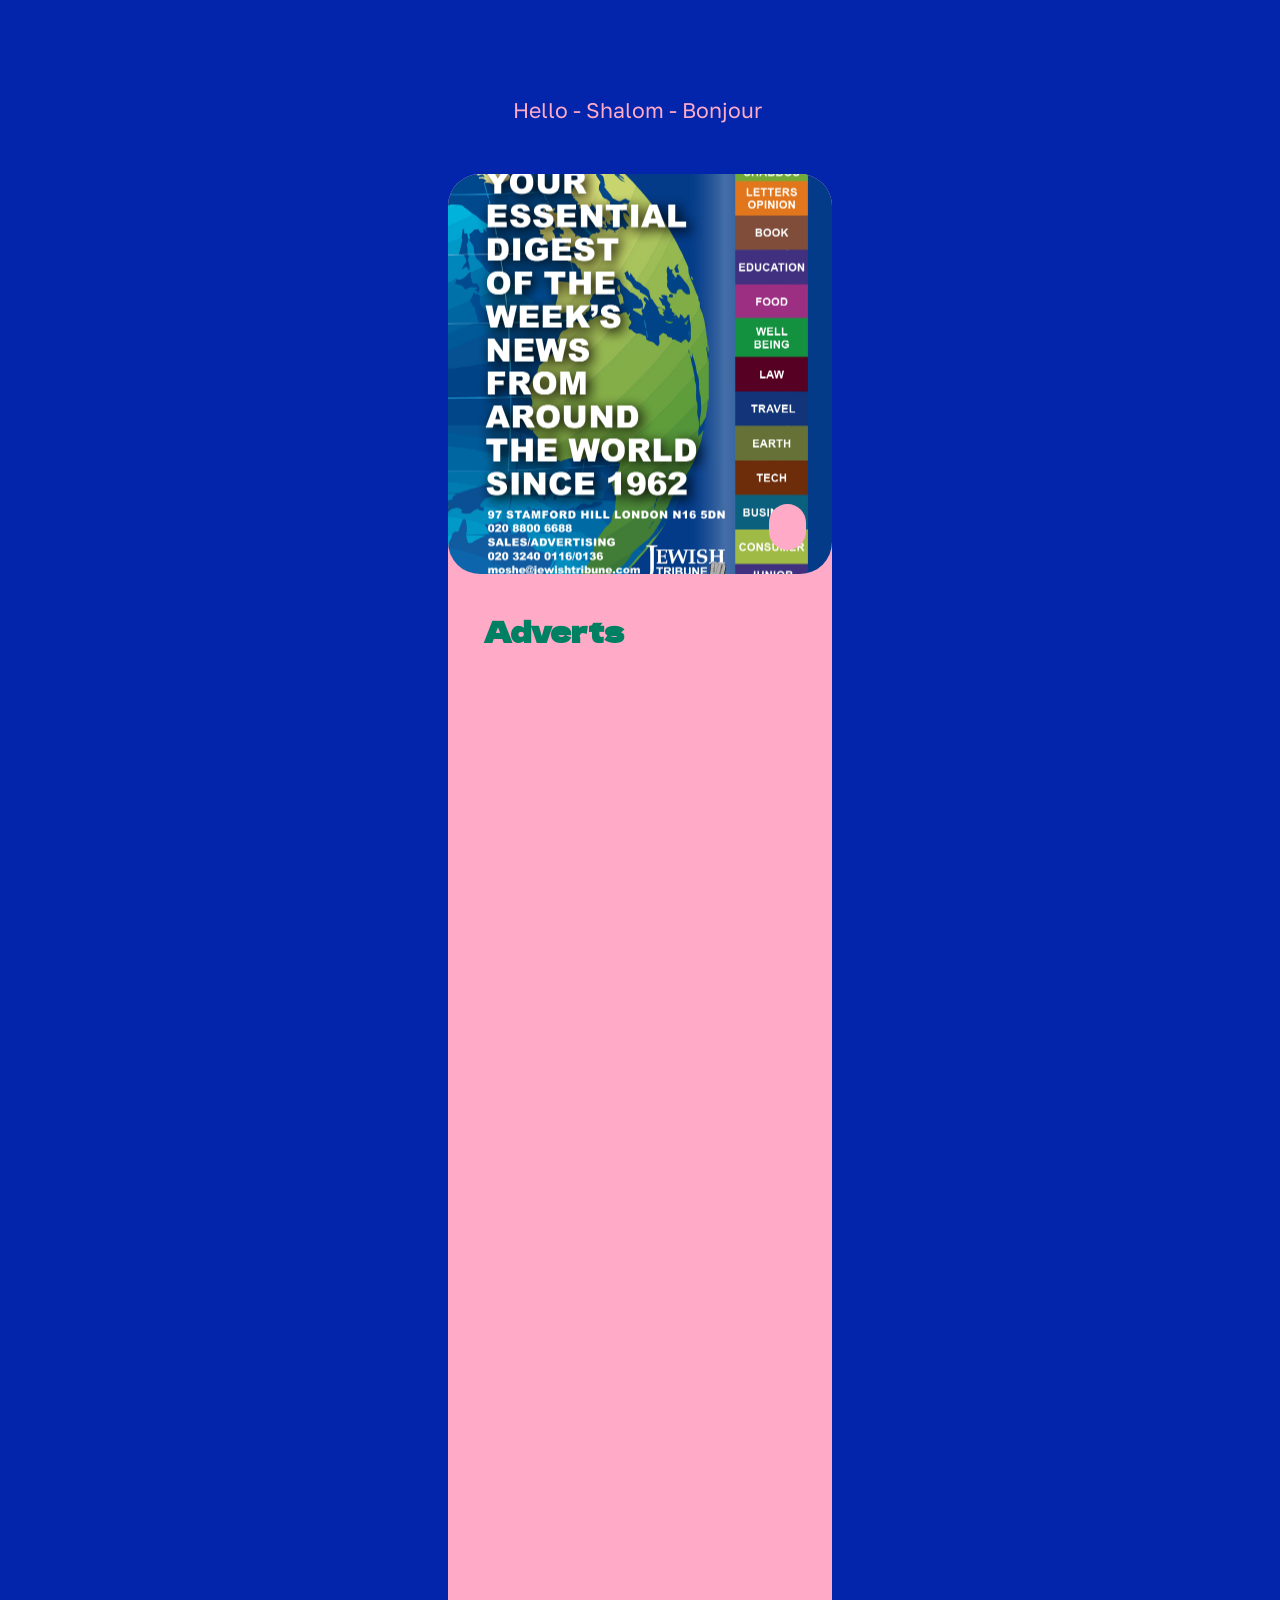
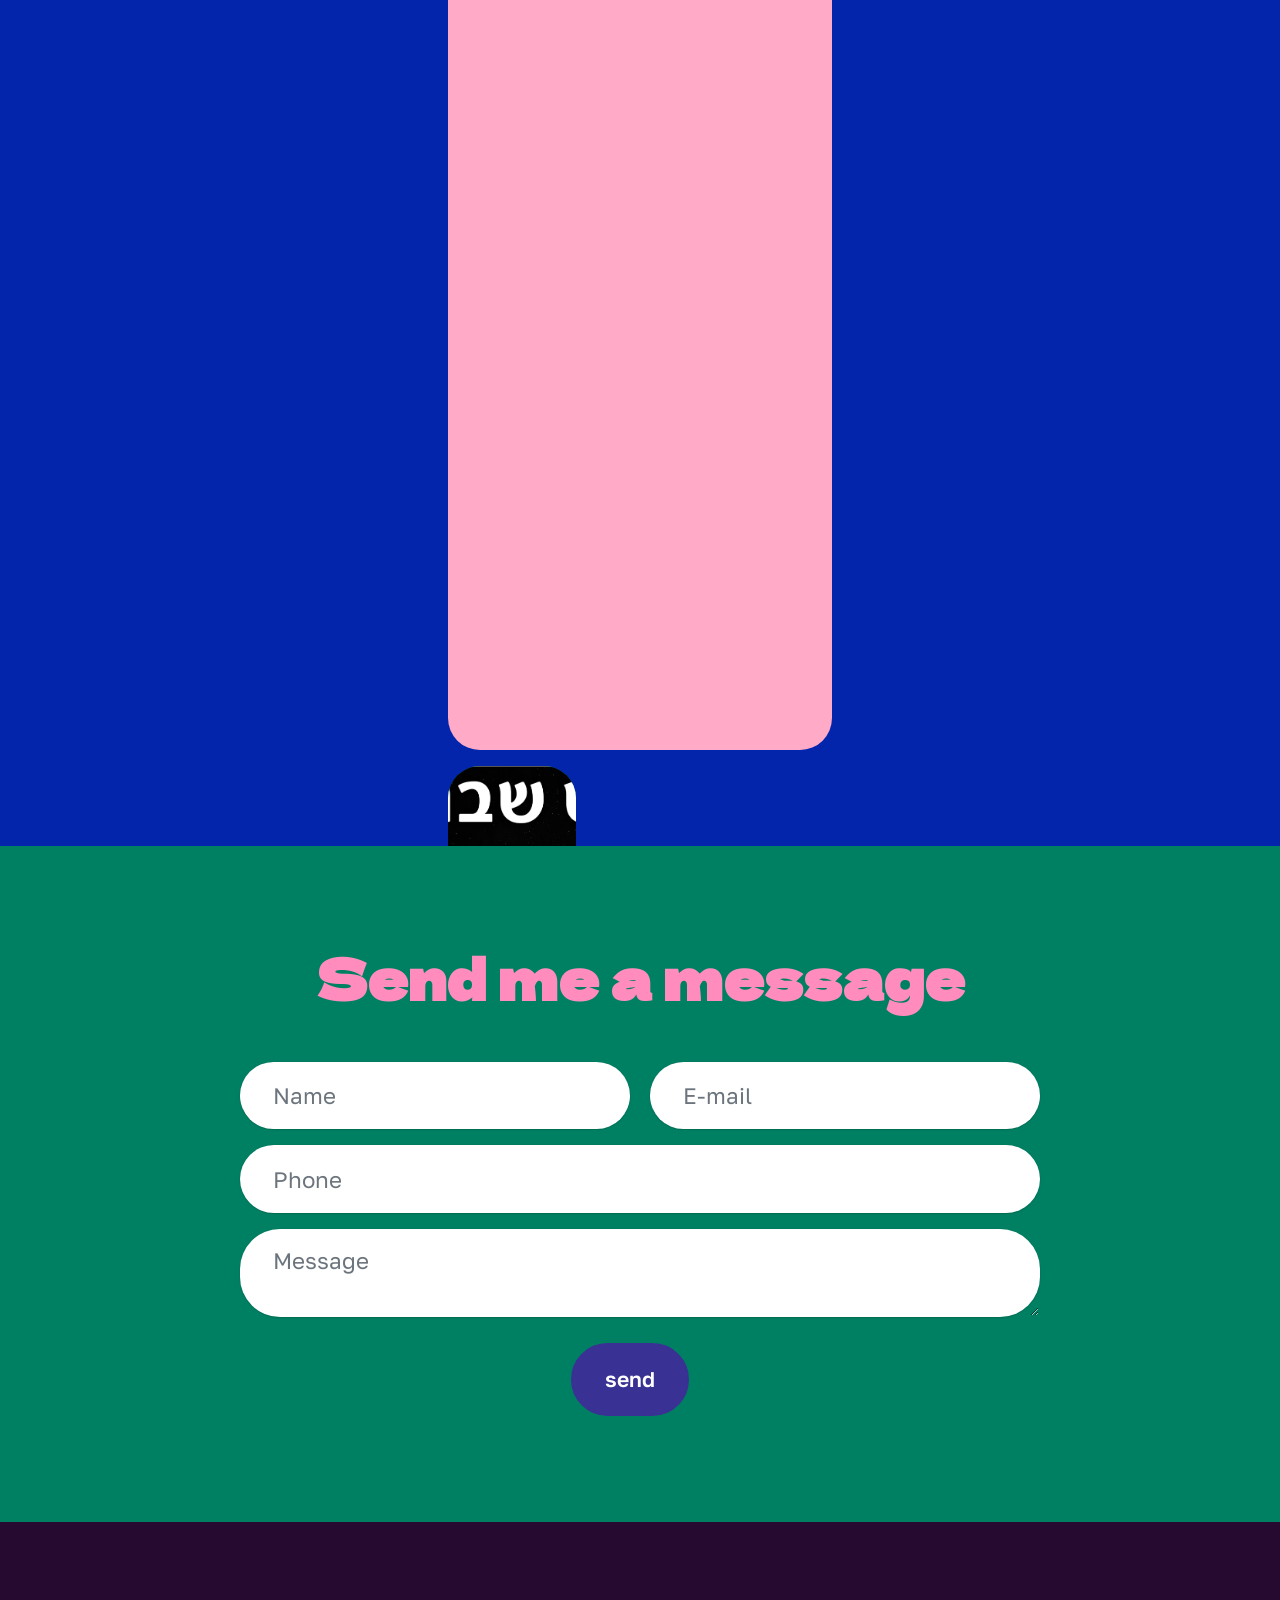
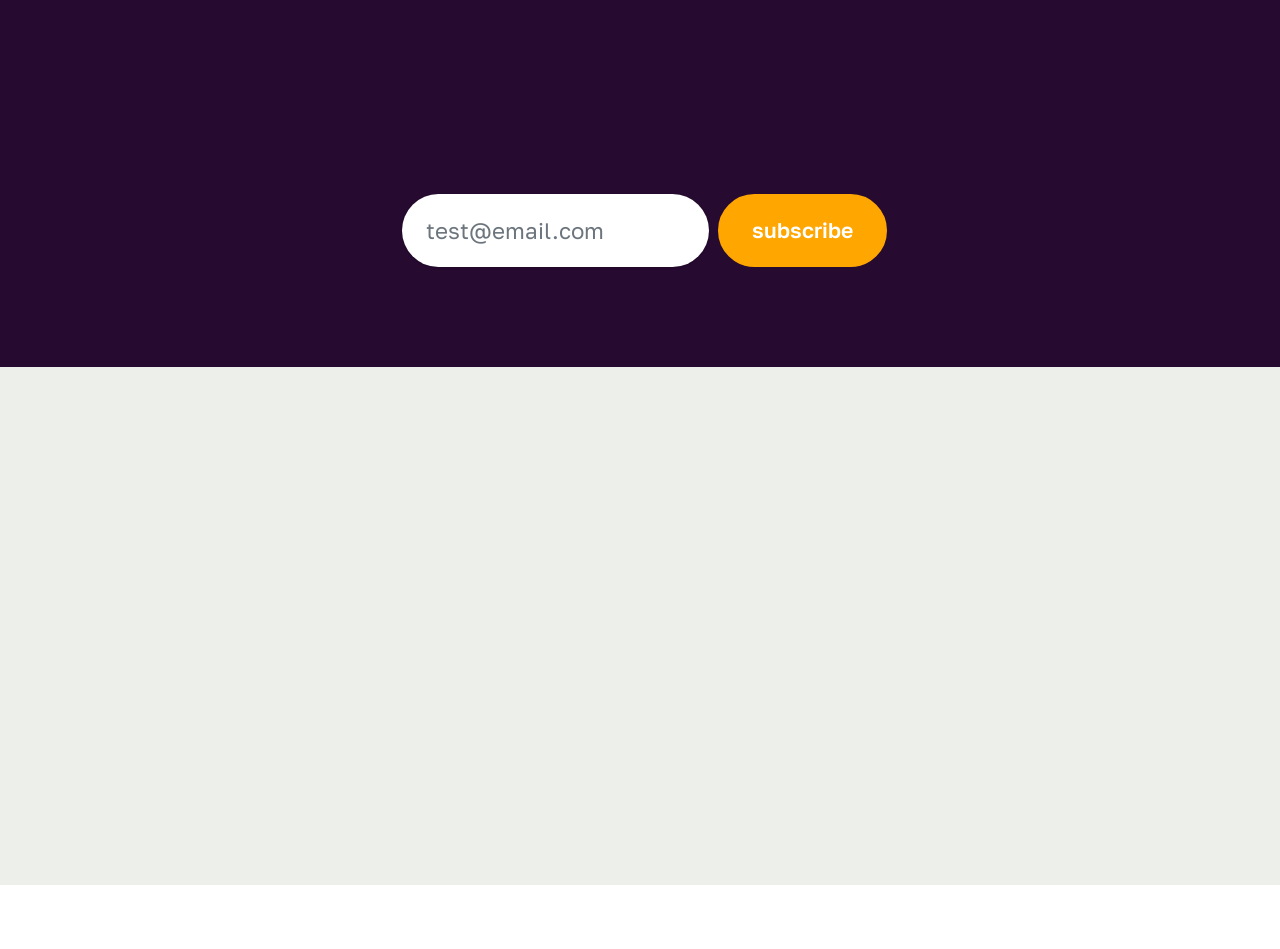
==== commit a76c7c85: "Update index.html" ====
--- a/index.html
+++ b/index.html
@@ -149,15 +149,15 @@
 			</button>
 			<div class="collapse navbar-collapse" id="navbarSupportedContent">
 				<ul class="navbar-nav nav-dropdown" data-app-modern-menu="true"><li class="nav-item">
-						<a class="nav-link link text-black display-4" href="https://mobiri.se/">About</a>
+						
 					</li>
 					<li class="nav-item">
-						<a class="nav-link link text-black display-4" href="https://mobiri.se/" aria-expanded="false">Services</a>
+						
 					</li>
 					<li class="nav-item">
-						<a class="nav-link link text-black display-4" href="https://mobiri.se/">Contacts</a>
+						
 					</li></ul>
-				<div class="navbar-buttons mbr-section-btn"><a class="btn btn-primary display-4" href="https://mobiri.se/"> Start Now!</a></div>
+				
 			</div>
 		</div>
 	</nav>
@@ -190,8 +190,7 @@
             <h5 class="mbr-card-title card-title1 mbr-fonts-style align-left mb-2 display-5"><strong>Adverts</strong></h5>
             
             <p class="card-text1 mbr-fonts-style align-left mb-3 display-7"></p>
-            <div class="mbr-section-btn align-left content-footer"><a class="btn article-btn btn-danger display-7" href="https://mobiri.se/"><strong>read more</strong></a></div>
-          </div>
+            
         </div>
       </div>
 
@@ -210,8 +209,7 @@
             
             <p class="card-text2 mbr-fonts-style align-left mb-3 display-7"><br>
             </p>
-            <div class="mbr-section-btn btn-section align-left content-footer"><a class="btn article-btn btn-primary display-7" href="https://mobiri.se/"><strong>read more</strong></a></div>
-          </div>
+            
         </div>
       </div>
       <div class="col-sm-6 col-md-12 mb-3 mb-lg-0 col-lg-4">
@@ -228,8 +226,7 @@
             <h5 class="mbr-card-title card-title3 mbr-fonts-style align-left mb-2 display-5"><strong>Typesetting</strong></h5>
             
             <p class="card-text3 mbr-fonts-style align-left mb-3 display-7"></p>
-            <div class="mbr-section-btn btn-section align-left content-footer"><a class="btn article-btn btn-success display-7" href="https://mobiri.se/"><strong>read more</strong></a></div>
-          </div>
+            
         </div>
       </div>
 
@@ -339,7 +336,7 @@
             
         </div>
     </div>
-</section><section class="display-7" style="padding: 0;align-items: center;justify-content: center;flex-wrap: wrap;    align-content: center;display: flex;position: relative;height: 4rem;"><a href="https://mobiri.se/" style="flex: 1 1;height: 4rem;position: absolute;width: 100%;z-index: 1;"><img alt="" style="height: 4rem;" src="[data-uri]"></a><p style="margin: 0;text-align: center;" class="display-7">&#8204;</p><a style="z-index:1" href="https://mobirise.com/offline-website-builder.html">Offline Website Builder</a></section><script src="ht/r.mobirisesite.com/2749625/assets/bootstrap/js/bootstrap.bundle.min.js"></script>  <script src="ht/r.mobirisesite.com/2749625/assets/smoothscroll/smooth-scroll.js"></script>  <script src="ht/r.mobirisesite.com/2749625/assets/ytplayer/index.js"></script>  <script src="ht/r.mobirisesite.com/2749625/assets/dropdown/js/navbar-dropdown.js"></script>  <script src="ht/r.mobirisesite.com/2749625/assets/theme/js/script.js"></script>  <script src="ht/r.mobirisesite.com/2749625/assets/formoid/formoid.min.js"></script>  
+</section><section class="display-7" style="padding: 0;align-items: center;justify-content: center;flex-wrap: wrap;    align-content: center;display: flex;position: relative;height: 4rem;"><a style="flex: 1 1;height: 4rem;position: absolute;width: 100%;z-index: 1;"><img alt="" style="height: 4rem;" src="[data-uri]"></a><p style="margin: 0;text-align: center;" class="display-7">&#8204;</p><a style="z-index:1" href="https://mobirise.com/offline-website-builder.html">Offline Website Builder</a></section><script src="ht/r.mobirisesite.com/2749625/assets/bootstrap/js/bootstrap.bundle.min.js"></script>  <script src="ht/r.mobirisesite.com/2749625/assets/smoothscroll/smooth-scroll.js"></script>  <script src="ht/r.mobirisesite.com/2749625/assets/ytplayer/index.js"></script>  <script src="ht/r.mobirisesite.com/2749625/assets/dropdown/js/navbar-dropdown.js"></script>  <script src="ht/r.mobirisesite.com/2749625/assets/theme/js/script.js"></script>  <script src="ht/r.mobirisesite.com/2749625/assets/formoid/formoid.min.js"></script>  
   
   
  <div id="scrollToTop" class="scrollToTop mbr-arrow-up"><a style="text-align: center;"><i class="mbr-arrow-up-icon mbr-arrow-up-icon-cm cm-icon cm-icon-smallarrow-up"></i></a></div>
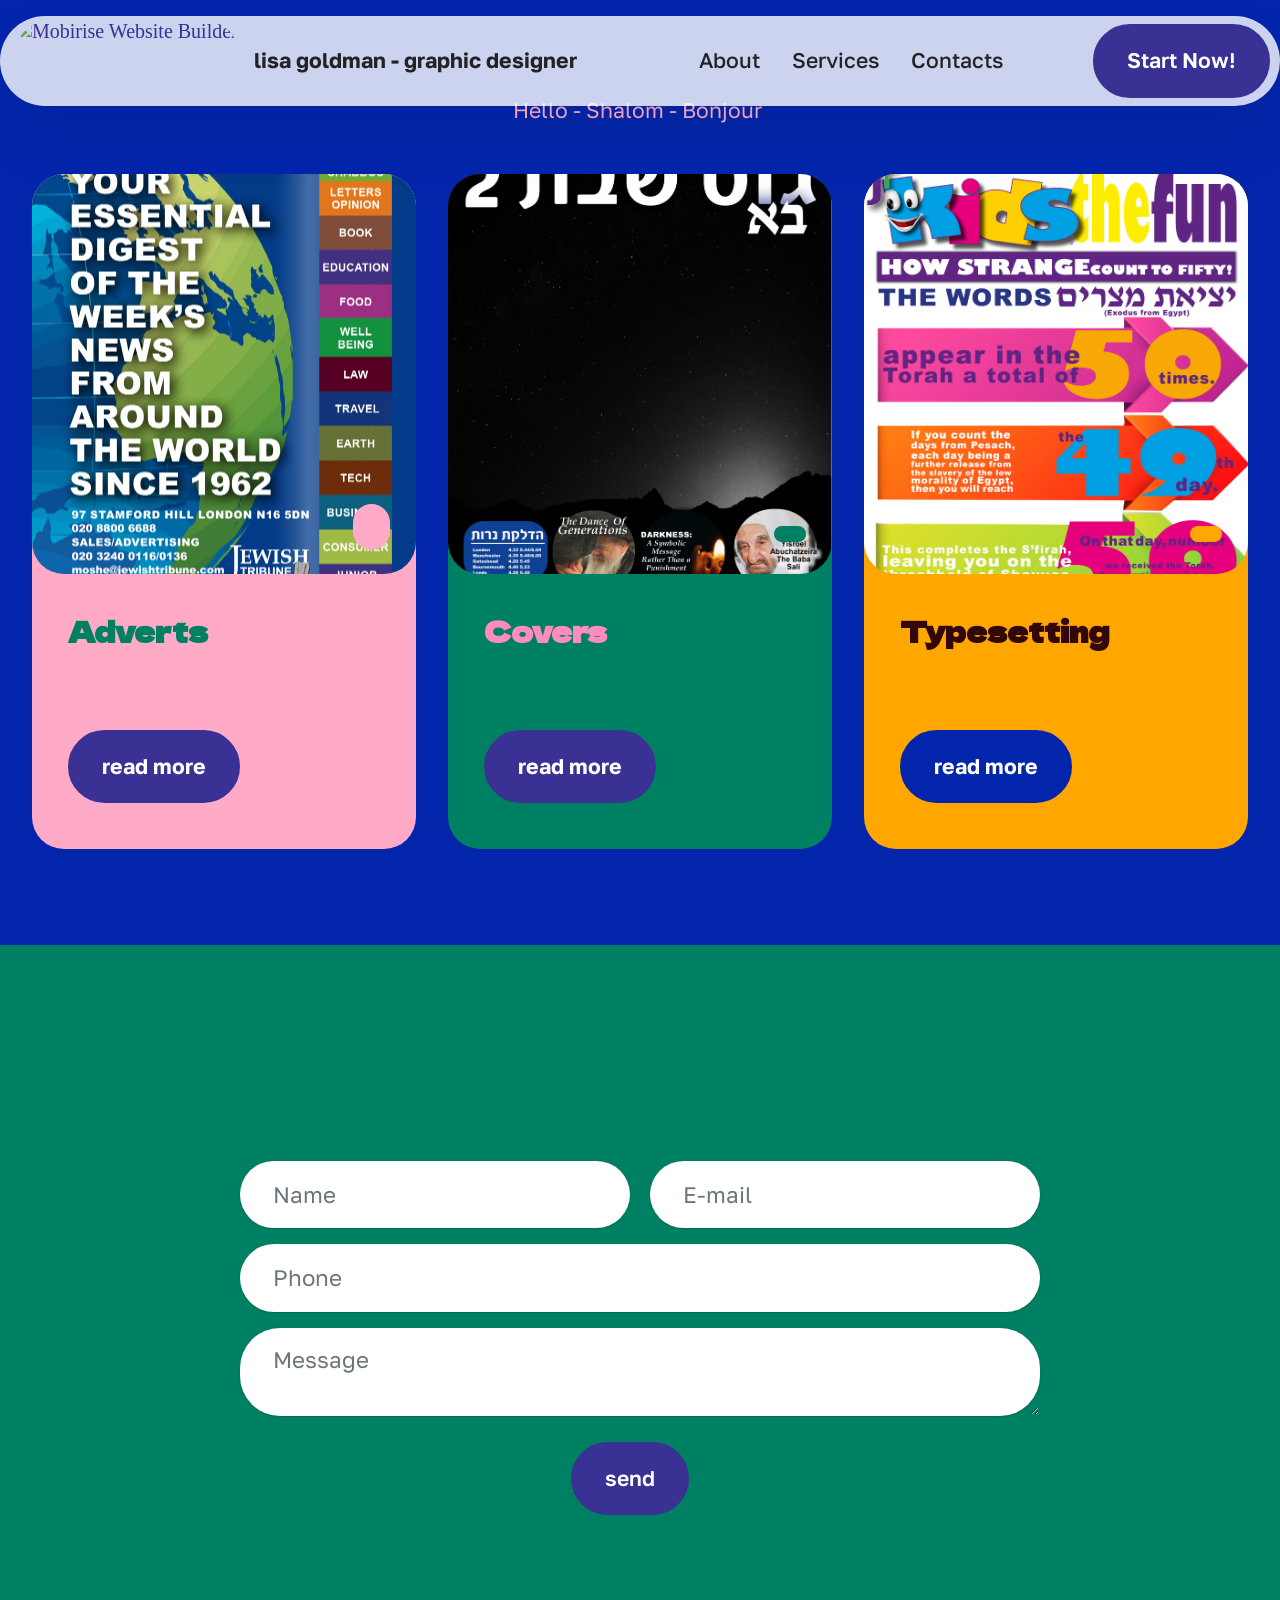
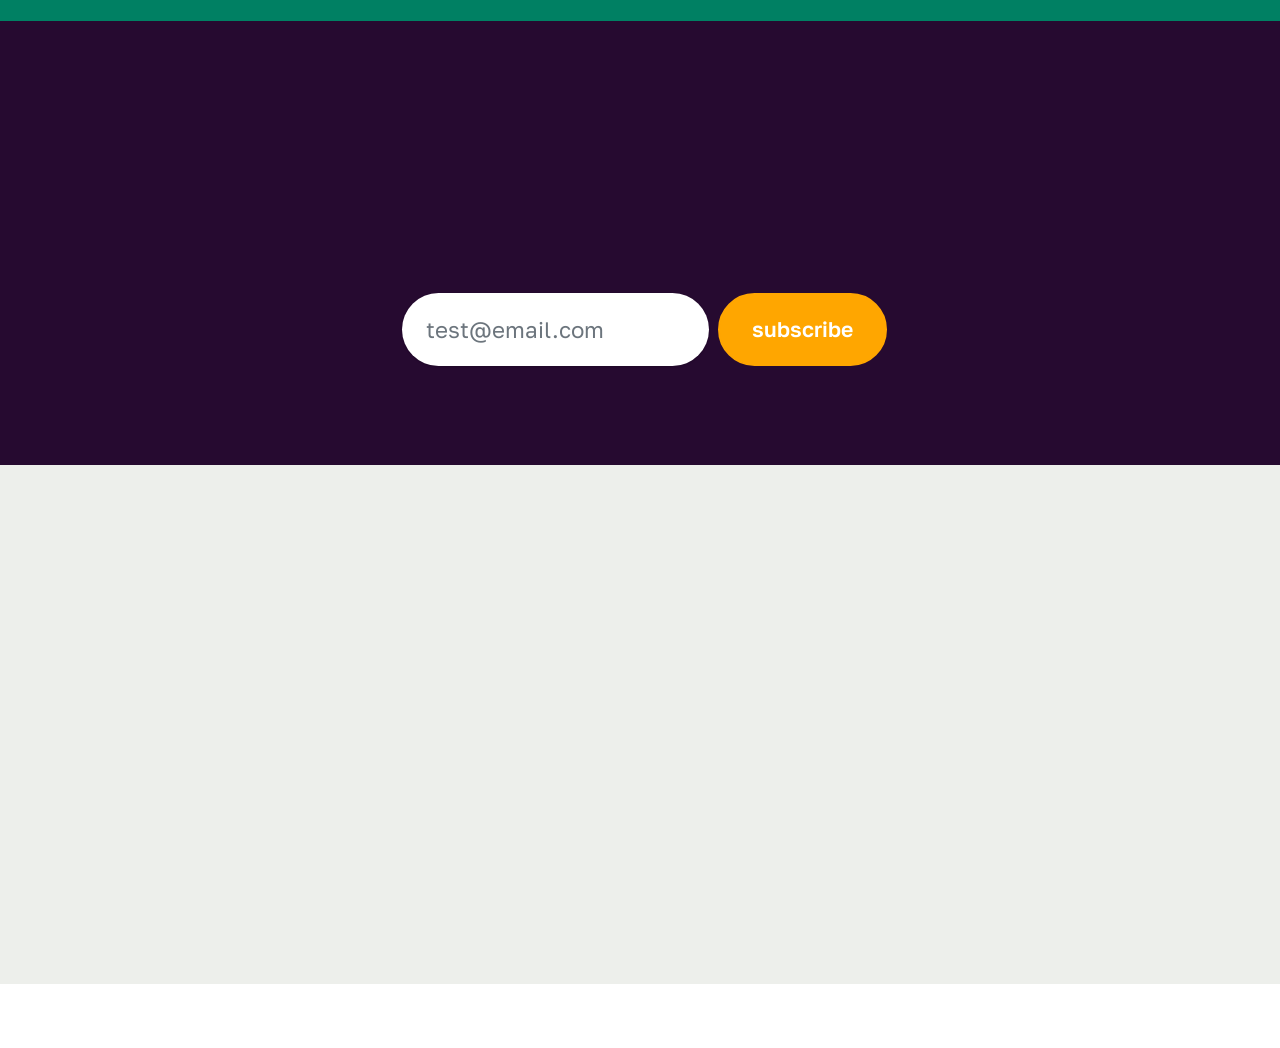
==== commit 2a206d46: "Update index.html" ====
--- a/index.html
+++ b/index.html
@@ -138,7 +138,15 @@
 	
 
 	<nav class="navbar navbar-dropdown navbar-fixed-top navbar-expand-lg">
-		
+		<div class="container">
+			<div class="navbar-brand">
+				<span class="navbar-logo">
+					<a href="https://mobiri.se/">
+						<img src="ht/r.mobirisesite.com/2749625/assets/images/gallery087e43.jpg?v=1WsHTK" alt="Mobirise Website Builder" style="height: 5rem;">
+					</a>
+				</span>
+				<span class="navbar-caption-wrap"><a class="navbar-caption text-black display-7" href="https://mobiri.se/">lisa goldman - graphic designer</a></span>
+			</div>
 			<button class="navbar-toggler" type="button" data-toggle="collapse" data-bs-toggle="collapse" data-target="#navbarSupportedContent" data-bs-target="#navbarSupportedContent" aria-controls="navbarNavAltMarkup" aria-expanded="false" aria-label="Toggle navigation">
 				<div class="hamburger">
 					<span></span>
@@ -149,15 +157,15 @@
 			</button>
 			<div class="collapse navbar-collapse" id="navbarSupportedContent">
 				<ul class="navbar-nav nav-dropdown" data-app-modern-menu="true"><li class="nav-item">
-						
+						<a class="nav-link link text-black display-4" href="https://mobiri.se/">About</a>
 					</li>
 					<li class="nav-item">
-						
+						<a class="nav-link link text-black display-4" href="https://mobiri.se/" aria-expanded="false">Services</a>
 					</li>
 					<li class="nav-item">
-						
+						<a class="nav-link link text-black display-4" href="https://mobiri.se/">Contacts</a>
 					</li></ul>
-				
+				<div class="navbar-buttons mbr-section-btn"><a class="btn btn-primary display-4" href="https://mobiri.se/"> Start Now!</a></div>
 			</div>
 		</div>
 	</nav>
@@ -190,7 +198,8 @@
             <h5 class="mbr-card-title card-title1 mbr-fonts-style align-left mb-2 display-5"><strong>Adverts</strong></h5>
             
             <p class="card-text1 mbr-fonts-style align-left mb-3 display-7"></p>
-            
+            <div class="mbr-section-btn align-left content-footer"><a class="btn article-btn btn-danger display-7" href="https://mobiri.se/"><strong>read more</strong></a></div>
+          </div>
         </div>
       </div>
 
@@ -209,7 +218,8 @@
             
             <p class="card-text2 mbr-fonts-style align-left mb-3 display-7"><br>
             </p>
-            
+            <div class="mbr-section-btn btn-section align-left content-footer"><a class="btn article-btn btn-primary display-7" href="https://mobiri.se/"><strong>read more</strong></a></div>
+          </div>
         </div>
       </div>
       <div class="col-sm-6 col-md-12 mb-3 mb-lg-0 col-lg-4">
@@ -226,7 +236,8 @@
             <h5 class="mbr-card-title card-title3 mbr-fonts-style align-left mb-2 display-5"><strong>Typesetting</strong></h5>
             
             <p class="card-text3 mbr-fonts-style align-left mb-3 display-7"></p>
-            
+            <div class="mbr-section-btn btn-section align-left content-footer"><a class="btn article-btn btn-success display-7" href="https://mobiri.se/"><strong>read more</strong></a></div>
+          </div>
         </div>
       </div>
 
@@ -336,7 +347,7 @@
             
         </div>
     </div>
-</section><section class="display-7" style="padding: 0;align-items: center;justify-content: center;flex-wrap: wrap;    align-content: center;display: flex;position: relative;height: 4rem;"><a style="flex: 1 1;height: 4rem;position: absolute;width: 100%;z-index: 1;"><img alt="" style="height: 4rem;" src="[data-uri]"></a><p style="margin: 0;text-align: center;" class="display-7">&#8204;</p><a style="z-index:1" href="https://mobirise.com/offline-website-builder.html">Offline Website Builder</a></section><script src="ht/r.mobirisesite.com/2749625/assets/bootstrap/js/bootstrap.bundle.min.js"></script>  <script src="ht/r.mobirisesite.com/2749625/assets/smoothscroll/smooth-scroll.js"></script>  <script src="ht/r.mobirisesite.com/2749625/assets/ytplayer/index.js"></script>  <script src="ht/r.mobirisesite.com/2749625/assets/dropdown/js/navbar-dropdown.js"></script>  <script src="ht/r.mobirisesite.com/2749625/assets/theme/js/script.js"></script>  <script src="ht/r.mobirisesite.com/2749625/assets/formoid/formoid.min.js"></script>  
+</section><section class="display-7" style="padding: 0;align-items: center;justify-content: center;flex-wrap: wrap;    align-content: center;display: flex;position: relative;height: 4rem;"><a href="https://mobiri.se/" style="flex: 1 1;height: 4rem;position: absolute;width: 100%;z-index: 1;"><img alt="" style="height: 4rem;" src="[data-uri]"></a><p style="margin: 0;text-align: center;" class="display-7">&#8204;</p><a style="z-index:1" href="https://mobirise.com/offline-website-builder.html">Offline Website Builder</a></section><script src="ht/r.mobirisesite.com/2749625/assets/bootstrap/js/bootstrap.bundle.min.js"></script>  <script src="ht/r.mobirisesite.com/2749625/assets/smoothscroll/smooth-scroll.js"></script>  <script src="ht/r.mobirisesite.com/2749625/assets/ytplayer/index.js"></script>  <script src="ht/r.mobirisesite.com/2749625/assets/dropdown/js/navbar-dropdown.js"></script>  <script src="ht/r.mobirisesite.com/2749625/assets/theme/js/script.js"></script>  <script src="ht/r.mobirisesite.com/2749625/assets/formoid/formoid.min.js"></script>  
   
   
  <div id="scrollToTop" class="scrollToTop mbr-arrow-up"><a style="text-align: center;"><i class="mbr-arrow-up-icon mbr-arrow-up-icon-cm cm-icon cm-icon-smallarrow-up"></i></a></div>
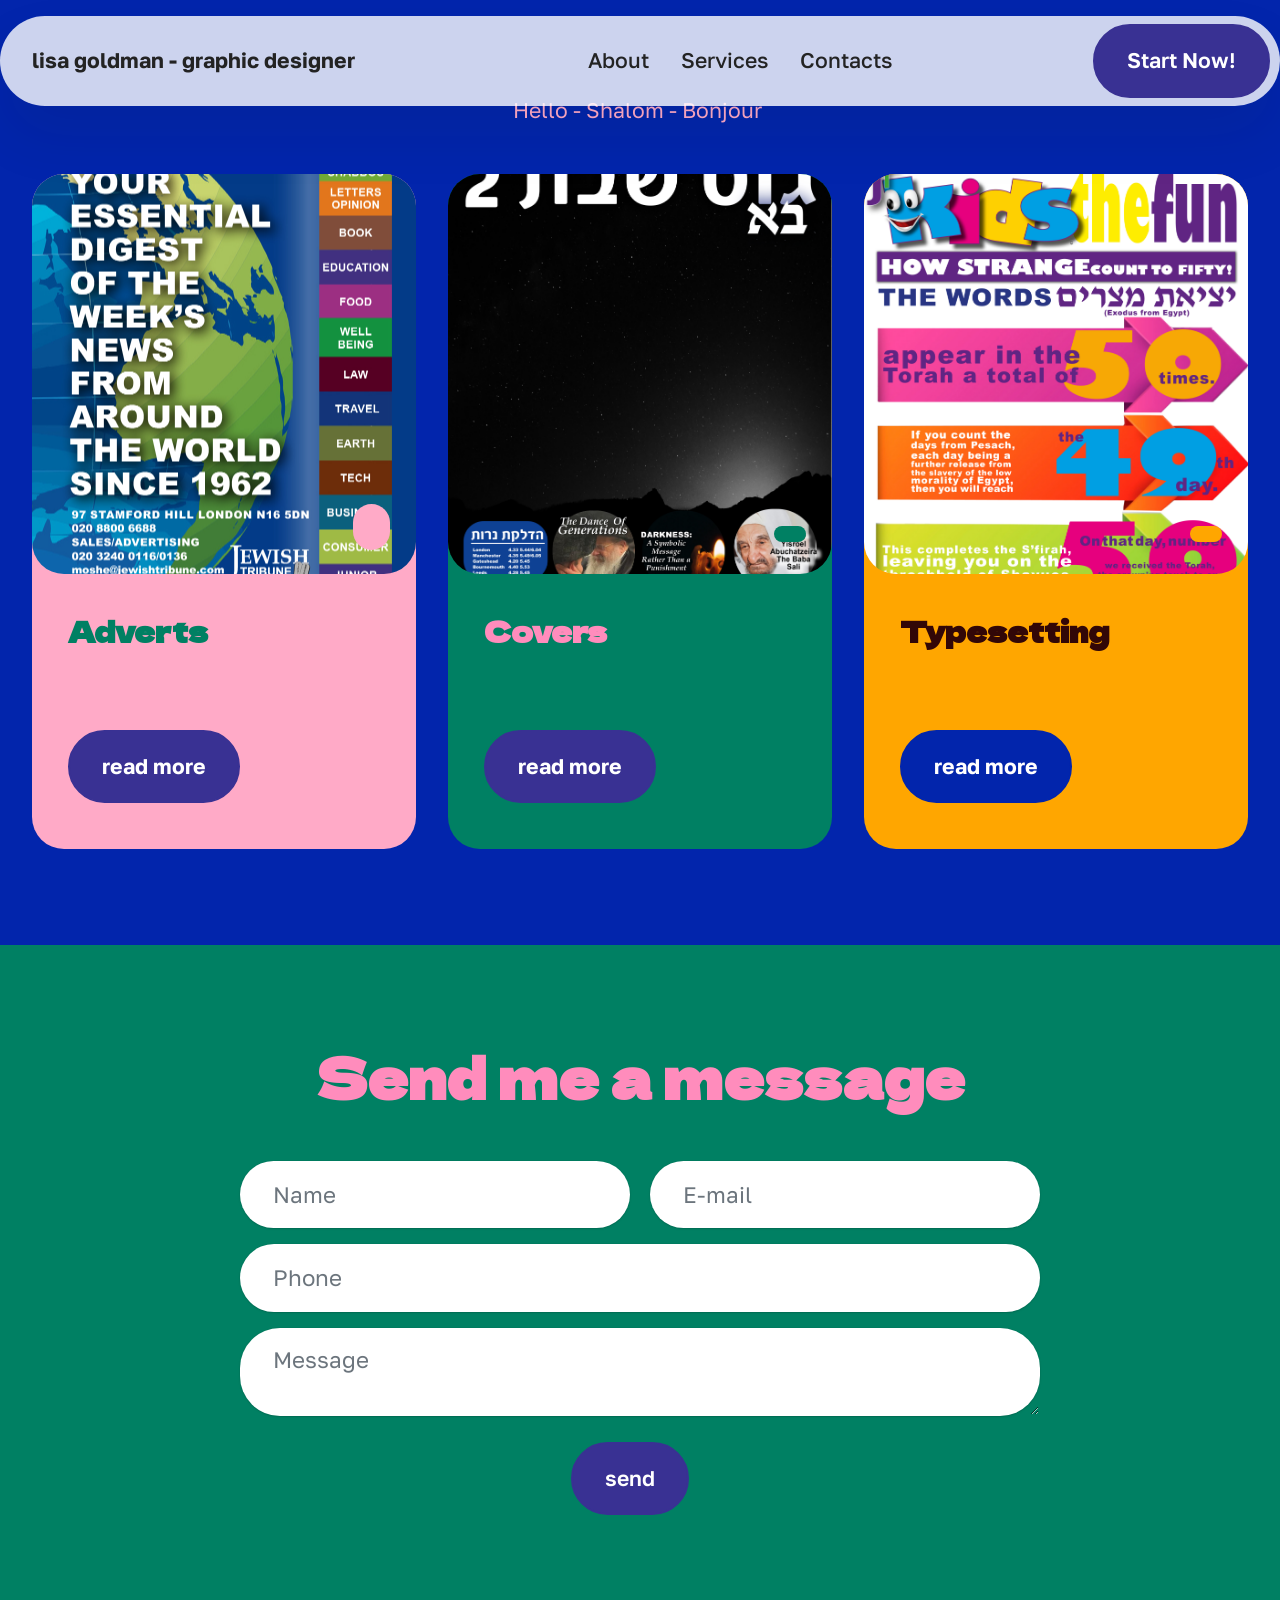
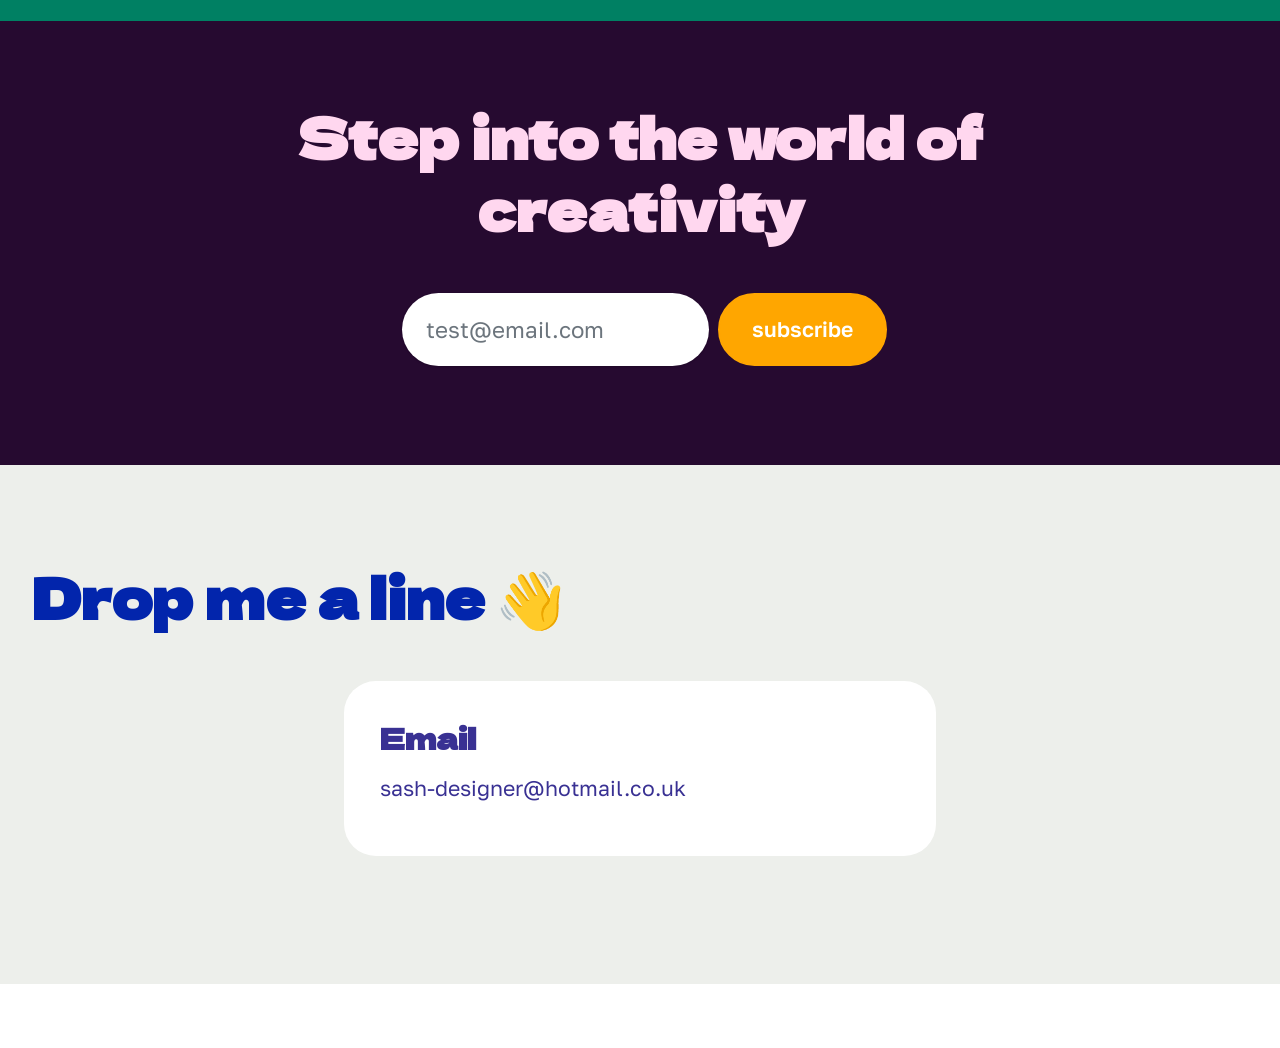
==== commit ee77f6b8: "Update index.html" ====
--- a/index.html
+++ b/index.html
@@ -141,9 +141,7 @@
 		<div class="container">
 			<div class="navbar-brand">
 				<span class="navbar-logo">
-					<a href="https://mobiri.se/">
-						<img src="ht/r.mobirisesite.com/2749625/assets/images/gallery087e43.jpg?v=1WsHTK" alt="Mobirise Website Builder" style="height: 5rem;">
-					</a>
+					
 				</span>
 				<span class="navbar-caption-wrap"><a class="navbar-caption text-black display-7" href="https://mobiri.se/">lisa goldman - graphic designer</a></span>
 			</div>
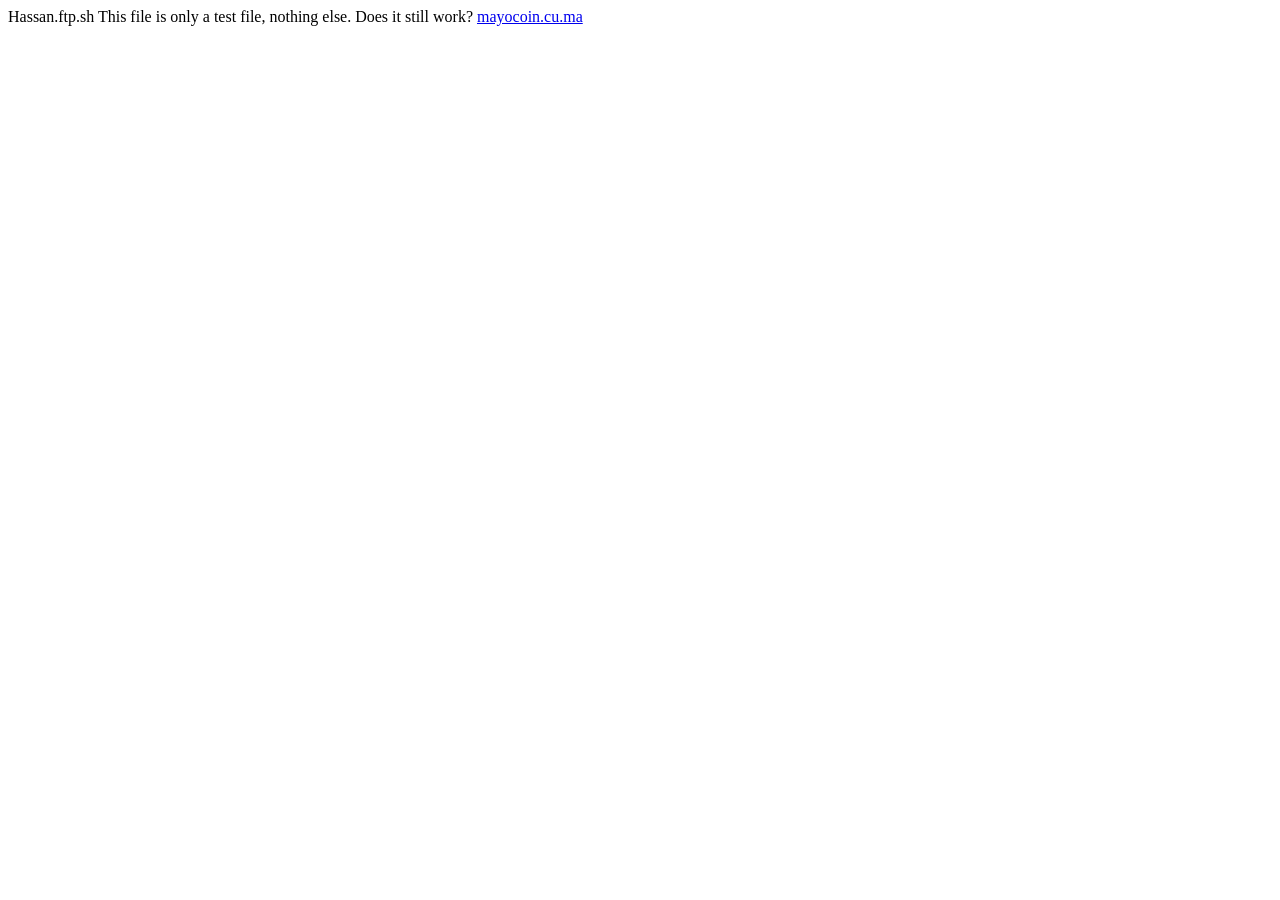
==== commit 03fd32cb: "Add files via upload" ====
--- a/index.html
+++ b/index.html
@@ -1,356 +1,7 @@
-<!DOCTYPE html>
-<html  >
-
-<!-- Mirrored from hjulczgyfz.mobirisesite.com/ by HTTrack Website Copier/3.x [XR&CO'2014], Sun, 31 May 2026 12:42:16 GMT -->
-<!-- Added by HTTrack --><meta http-equiv="content-type" content="text/html;charset=utf-8" /><!-- /Added by HTTrack -->
-<head>
-  <!-- Site made with Mobirise Website Builder v6.1.12, https://mobirise.com -->
-  <meta charset="UTF-8">
-  <meta http-equiv="X-UA-Compatible" content="IE=edge">
-  <meta name="generator" content="Mobirise v6.1.12, mobirise.com">
-  <meta name="viewport" content="width=device-width, initial-scale=1, minimum-scale=1">
-  <link rel="shortcut icon" href="ht/r.mobirisesite.com/2749625/assets/images/gallery087e43.jpg?v=1WsHTK" type="image/x-icon">
-  <meta name="description" content="">
-  
-  
-  <title>Home</title>
-  <link rel="stylesheet" href="ht/r.mobirisesite.com/2749625/assets/bootstrap/css/bootstrap.min.css">
-  <link rel="stylesheet" href="ht/r.mobirisesite.com/2749625/assets/animatecss/animate.css">
-  <link rel="stylesheet" href="ht/r.mobirisesite.com/2749625/assets/dropdown/css/style.css">
-  <link rel="stylesheet" href="ht/r.mobirisesite.com/2749625/assets/theme/css/style.css">
-  <link rel="preload" href="https://fonts.googleapis.com/css?family=Dela+Gothic+One:400&amp;display=swap" as="style" onload="this.onload=null;this.rel='stylesheet'">
-  <noscript><link rel="stylesheet" href="https://fonts.googleapis.com/css?family=Dela+Gothic+One:400&amp;display=swap"></noscript>
-  <link rel="preload" href="https://fonts.googleapis.com/css?family=Golos+Text:400,500,600,700,800,900&amp;display=swap" as="style" onload="this.onload=null;this.rel='stylesheet'">
-  <noscript><link rel="stylesheet" href="https://fonts.googleapis.com/css?family=Golos+Text:400,500,600,700,800,900&amp;display=swap"></noscript>
-  <link rel="preload" as="style" href="ht/r.mobirisesite.com/2749625/assets/mobirise/css/mbr-additional2713.css?v=dMQR8L"><link rel="stylesheet" href="ht/r.mobirisesite.com/2749625/assets/mobirise/css/mbr-additional2713.css?v=dMQR8L" type="text/css">
-
-  
-  
-  
-
-<style>
-.navbar-fixed-top {
-  top: auto;
-}
-#mobirisePromo.container-banner {
-  height: 11rem;
-  opacity: 1;
-  -webkit-animation: 11s linear animationHeight;
-  -moz-animation: 11s linear animationHeight;
-    -o-animation: 11s linear animationHeight;
-       animation: 11s linear animationHeight;
-       transition: all  0.5s;
-}
-#mobirisePromo.container-banner.container-banner-closing {
-  pointer-events: none;
-  height: 0;
-  opacity: 0;
-  -webkit-animation: 0.5s linear animationClosing;
-  -moz-animation:  0.5s linear animationClosing;
-    -o-animation:  0.5s linear animationClosing;
-       animation:  0.5s linear animationClosing;
-}
-#mobirisePromo .banner {
-  min-height: 11rem;
-  position:fixed;
-  top: 0;
-  left: 0;
-  right: 0;
-  background: #fff;
-  padding: 10px;
-  opacity:1;
-  -webkit-animation: 11s linear animationBanner;
-  -moz-animation: 11s linear animationBanner;
-    -o-animation: 11s linear animationBanner;
-       animation: 11s linear animationBanner;
-  z-index: 1031;
-  display: flex;
-  flex-direction: column;
-  justify-content: center;
-}
-#mobirisePromo .banner p {
-  overflow: hidden;
-  display: -webkit-box;
-  -webkit-line-clamp: 4;
-  -webkit-box-orient: vertical;
-  animation: none;
-  visibility: visible;
-}
-#mobirisePromo .buy-license {
-  text-decoration: underline;
-}
-#mobirisePromo .banner .btn {
-  margin: 0.3rem 0.5rem;
-  animation: none;
-  visibility: visible;
-}
-.navbar.opened {
-    z-index: 1032;
-}
-#mobirisePromo .mbr-section-abuse-report {
-  margin-top: 0.8rem;
-  font-size: 80%;
-}
-#mobirisePromo .mbr-section-abuse-report a {
-  color: #aaa;
-}
-@-webkit-keyframes animationBanner { 0% { opacity: 0; top: -11rem; } 91% { opacity: 0; top: -11rem; } 100% { opacity: 1; top: 0; } }
-@-moz-keyframes animationBanner { 0% { opacity: 0; top: -11rem; } 91% { opacity: 0; top: -11rem; } 100% { opacity: 1; top: 0; } }
-@-o-keyframes animationBanner { 0% { opacity: 0; top: -11rem; } 91% { opacity: 0; top: -11rem; } 100% { opacity: 1; top: 0; } }
-   @keyframes animationBanner { 0% { opacity: 0; top: -11rem; } 91% { opacity: 0; top: -11rem; } 100% { opacity: 1; top: 0; } }
-@-webkit-keyframes animationHeight { 0% { height: 0; } 91% { height: 0; } 100% { height: 11rem; } }
-@-moz-keyframes animationHeight { 0% { height: 0; } 91% { height: 0; } 100% { height: 11rem; } }
-@-o-keyframes animationHeight { 0% { height: 0; } 91% { height: 0; } 100% { height: 11rem; } }
-   @keyframes animationHeight { 0% { height: 0; } 91% { height: 0; } 100% { height: 11rem; } }
-
-@-webkit-keyframes animationClosing { 0% { height: 11rem; opacity: 1; } 30% { height: 11rem; opacity: 0.5;} 100% { height: 0; opacity: 0;} }
-@-moz-keyframes animationClosing { 0% { height: 11rem; opacity: 1; } 30% { height: 11rem; opacity: 0.5;} 100% { height: 0; opacity: 0;} }
-@-o-keyframes animationClosing { 0% { height: 11rem; opacity: 1; } 30% { height: 11rem; opacity: 0.5;} 100% { height: 0; opacity: 0;} }
-@keyframes animationClosing { 0% { height: 11rem; opacity: 1; } 30% { height: 11rem; opacity: 0.5;} 100% { height: 0; opacity: 0;} }
-
-@media(max-width: 575px) {
-  #mobirisePromo.container-banner {
-    height: 14rem;
-  }
-  #mobirisePromo .banner {
-    min-height: 14rem;
-  }
-  @-webkit-keyframes animationBanner { 0% { opacity: 0; top: -14rem; } 91% { opacity: 0; top: -14rem; } 100% { opacity: 1; top: 0; } }
-  @-moz-keyframes animationBanner { 0% { opacity: 0; top: -14rem; } 91% { opacity: 0; top: -14rem; } 100% { opacity: 1; top: 0; } }
-  @-o-keyframes animationBanner { 0% { opacity: 0; top: -14rem; } 91% { opacity: 0; top: -14rem; } 100% { opacity: 1; top: 0; } }
-    @keyframes animationBanner { 0% { opacity: 0; top: -14rem; } 91% { opacity: 0; top: -14rem; } 100% { opacity: 1; top: 0; } }
-  @-webkit-keyframes animationHeight { 0% { height: 0; } 91% { height: 0; } 100% { height: 14rem; } }
-  @-moz-keyframes animationHeight { 0% { height: 0; } 91% { height: 0; } 100% { height: 14rem; } }
-  @-o-keyframes animationHeight { 0% { height: 0; } 91% { height: 0; } 100% { height: 14rem; } }
-    @keyframes animationHeight { 0% { height: 0; } 91% { height: 0; } 100% { height: 14rem; } }
-
-  @-webkit-keyframes animationClosing { 0% { height: 14rem; opacity: 1; } 30% { height: 14rem; opacity: 0.5;} 100% { height: 0; opacity: 0;} }
-  @-moz-keyframes animationClosing { 0% { height: 14rem; opacity: 1; } 30% { height: 14rem; opacity: 0.5;} 100% { height: 0; opacity: 0;} }
-  @-o-keyframes animationClosing { 0% { height: 14rem; opacity: 1; } 30% { height: 14rem; opacity: 0.5;} 100% { height: 0; opacity: 0;} }
-  @keyframes animationClosing { 0% { height: 14rem; opacity: 1; } 30% { height: 14rem; opacity: 0.5;} 100% { height: 0; opacity: 0;} }
-}
-</style>
-</head>
-<body>
-
-  
-  <section data-bs-version="5.1" class="menu menu5 cid-vkWG5S0Pya" once="menu" id="menu05-2">
-	
-
-	<nav class="navbar navbar-dropdown navbar-fixed-top navbar-expand-lg">
-		<div class="container">
-			<div class="navbar-brand">
-				<span class="navbar-logo">
-					
-				</span>
-				<span class="navbar-caption-wrap"><a class="navbar-caption text-black display-7" href="https://mobiri.se/">lisa goldman - graphic designer</a></span>
-			</div>
-			<button class="navbar-toggler" type="button" data-toggle="collapse" data-bs-toggle="collapse" data-target="#navbarSupportedContent" data-bs-target="#navbarSupportedContent" aria-controls="navbarNavAltMarkup" aria-expanded="false" aria-label="Toggle navigation">
-				<div class="hamburger">
-					<span></span>
-					<span></span>
-					<span></span>
-					<span></span>
-				</div>
-			</button>
-			<div class="collapse navbar-collapse" id="navbarSupportedContent">
-				<ul class="navbar-nav nav-dropdown" data-app-modern-menu="true"><li class="nav-item">
-						<a class="nav-link link text-black display-4" href="https://mobiri.se/">About</a>
-					</li>
-					<li class="nav-item">
-						<a class="nav-link link text-black display-4" href="https://mobiri.se/" aria-expanded="false">Services</a>
-					</li>
-					<li class="nav-item">
-						<a class="nav-link link text-black display-4" href="https://mobiri.se/">Contacts</a>
-					</li></ul>
-				<div class="navbar-buttons mbr-section-btn"><a class="btn btn-primary display-4" href="https://mobiri.se/"> Start Now!</a></div>
-			</div>
-		</div>
-	</nav>
-</section>
-
-<section data-bs-version="5.1" class="features1 cid-tIsi3HZcCy" id="features03-0">
-  
-
-  
-  
-  <div class="container-fluid">
-    <div class="row justify-content-center mb-5">
-      <div class="col-12">
-        <h1 class="mbr-section-title mbr-fonts-style align-center mb-0 display-4">Hello - Shalom - Bonjour&nbsp;</h1>
-        
-      </div>
-    </div>
-    <div class="row justify-content-center">
-      <div class="col-sm-6 col-md-12 mb-3 mb-lg-0 col-lg-4">
-        <div class="card-wrap card1">
-          <div class="image-wrap">
-            <a href="page2.html"><img src="ht/r.mobirisesite.com/2749625/assets/images/world7e43.jpg?v=1WsHTK" alt="Mobirise Website Builder"></a>
-            <div class="social-row display-7">
-              <div class="soc-item tag1">
-                <span class="tag1 mbr-fonts-style display-7">&nbsp;</span>
-              </div>
-            </div>
-          </div>
-          <div class="content-wrap">
-            <h5 class="mbr-card-title card-title1 mbr-fonts-style align-left mb-2 display-5"><strong>Adverts</strong></h5>
-            
-            <p class="card-text1 mbr-fonts-style align-left mb-3 display-7"></p>
-            <div class="mbr-section-btn align-left content-footer"><a class="btn article-btn btn-danger display-7" href="https://mobiri.se/"><strong>read more</strong></a></div>
-          </div>
-        </div>
-      </div>
-
-      <div class="col-sm-6 col-md-12 mb-3 mb-lg-0 col-lg-4">
-        <div class="card-wrap card2">
-          <div class="image-wrap">
-            <a href="page3.html"><img src="ht/r.mobirisesite.com/2749625/assets/images/gbm001-29012025-issue3437e43.jpg?v=1WsHTK" alt="Mobirise Website Builder"></a>
-            <div class="social-row display-7">
-              <div class="soc-item tag2">
-                <span class="tag2 mbr-fonts-style display-7"></span>
-              </div>
-            </div>
-          </div>
-          <div class="content-wrap">
-            <h5 class="mbr-card-title card-title2 mbr-fonts-style align-left mb-2 display-5"><strong>Covers</strong></h5>
-            
-            <p class="card-text2 mbr-fonts-style align-left mb-3 display-7"><br>
-            </p>
-            <div class="mbr-section-btn btn-section align-left content-footer"><a class="btn article-btn btn-primary display-7" href="https://mobiri.se/"><strong>read more</strong></a></div>
-          </div>
-        </div>
-      </div>
-      <div class="col-sm-6 col-md-12 mb-3 mb-lg-0 col-lg-4">
-        <div class="card-wrap card3">
-          <div class="image-wrap">
-            <a href="page4.html"><img src="ht/r.mobirisesite.com/2749625/assets/images/gbm020-07052025-issue356-17e43.jpg?v=1WsHTK" alt="Mobirise Website Builder"></a>
-            <div class="social-row display-7">
-              <div class="soc-item tag3">
-                <span class="tag3 mbr-fonts-style display-7"></span>
-              </div>
-            </div>
-          </div>
-          <div class="content-wrap">
-            <h5 class="mbr-card-title card-title3 mbr-fonts-style align-left mb-2 display-5"><strong>Typesetting</strong></h5>
-            
-            <p class="card-text3 mbr-fonts-style align-left mb-3 display-7"></p>
-            <div class="mbr-section-btn btn-section align-left content-footer"><a class="btn article-btn btn-success display-7" href="https://mobiri.se/"><strong>read more</strong></a></div>
-          </div>
-        </div>
-      </div>
-
-      
-    </div>
-  </div>
-</section>
-
-<section data-bs-version="5.1" class="form5 cid-tIskrx6sZd" id="form02-4">
-    
-    
-    <div class="container">
-        <div class="mbr-section-head mb-5">
-            <h3 class="mbr-section-title mbr-fonts-style align-center mb-0 display-2"><strong>Send me a message</strong></h3>
-            
-        </div>
-        <div class="row justify-content-center mt-4">
-            <div class="col-lg-8 mx-auto mbr-form" data-form-type="formoid">
-                <form action="https://mobirise.eu/" method="POST" class="mbr-form form-with-styler" data-form-title="Form Name"><input type="hidden" name="email" data-form-email="true" value="GucbV15+hAwku4FA7nZCxinbiINr4K4qEcb8qQ67tk6fZGe4N7+DyGxJ96qEDoLnm0P1+OMEA7K5YU33fQ8u/FdMBkx5LE0XlpygHDqdJYxKKosj5kj5pNr+GGgEaA55">
-                    <div class="row">
-                        <div hidden="hidden" data-form-alert="" class="alert alert-success col-12">Thanks for filling out the form!</div>
-                        <div hidden="hidden" data-form-alert-danger="" class="alert alert-danger col-12">
-                            Oopsht.! some problem!
-                        </div>
-                    </div>
-                    <div class="dragArea row">
-                        <div class="col-md col-sm-12 form-group mb-3" data-for="name">
-                            <input type="text" name="name" placeholder="Name" data-form-field="name" class="form-control" value="" id="name-form02-4">
-                        </div>
-                        <div class="col-md col-sm-12 form-group mb-3" data-for="email">
-                            <input type="email" name="email" placeholder="E-mail" data-form-field="email" class="form-control" value="" id="email-form02-4">
-                        </div>
-                        <div class="col-12 form-group mb-3" data-for="phone">
-                            <input type="tel" name="phone" placeholder="Phone" data-form-field="phone" class="form-control" value="" id="phone-form02-4">
-                        </div>
-                        <div class="col-12 form-group mb-3" data-for="textarea">
-                            <textarea name="textarea" placeholder="Message" data-form-field="textarea" class="form-control" id="textarea-form02-4"></textarea>
-                        </div>
-                        <div class="col-lg-12 col-md-12 col-sm-12 align-center mbr-section-btn"><button type="submit" class="btn btn-primary display-7">send</button></div>
-                    </div>
-                </form>
-            </div>
-        </div>
-    </div>
-</section>
-
-<section data-bs-version="5.1" class="form1 cid-tIsokmLLOC" id="form01-7">
-	
-
-	
-
-	<div class="container">
-		<div class="row content-wrapper justify-content-center">
-			<div class="col-lg-7 mbr-form">
-				<div class="col-lg-12 col-md-12 col-sm-12">
-					<h5 class="mbr-section-title mbr-fonts-style mb-5 display-2">
-						<strong>Step into the world of creativity</strong>
-					</h5>
-				</div>
-
-				<div class="text-wrapper align-left" data-form-type="formoid">
-					<!--Formbuilder Form-->
-					<form action="https://mobirise.eu/" method="POST" class="mbr-form form-with-styler" data-form-title="Form Name"><input type="hidden" name="email" data-form-email="true" value="kKh/+O1PP+5ul/wpjvRAosZ8LEabXKy/xdspzzsDYCab+c+WAxFbI9vlLTxPNlvKzC7igH+EfxI55AoPgUFM/2bsSJo5MzeJJVEj5CUEPy9J+khCMVX5dcwFO8XCPDdu">
-						<div class="row">
-							<div hidden="hidden" data-form-alert="" class="alert alert-success col-12">Thanks for filling out the form!</div>
-							<div hidden="hidden" data-form-alert-danger="" class="alert alert-danger col-12">
-								Oopsht.! some problem!
-							</div>
-						</div>
-						<div class="dragArea row">
-							<div data-for="email" class="col-lg-6 col-md-6 col-sm-12 form-group">
-								<input type="email" name="email" placeholder="test@email.com" data-form-field="email" class="form-control display-7" value="" id="email-form01-7">
-							</div>
-							<div class="col-auto mbr-section-btn"><button type="submit" class="w-100 w-100 w-100 w-100 w-100 w-100 btn btn-secondary display-7">subscribe</button></div>
-						</div>
-					</form>
-					<!--Formbuilder Form-->
-				</div>
-			</div>
-		</div>
-	</div>
-</section>
-
-<section data-bs-version="5.1" class="contacts01 cid-tIsl0U2P9c" id="contacts01-5">
-    
-
-    
-    
-    <div class="container">
-        <div class="mbr-section-head mb-5">
-            <h3 class="mbr-section-title mbr-fonts-style align-center mb-0 display-2"><strong>Drop me a line 👋</strong></h3>
-            
-        </div>
-        <div class="row">
-            <div class="item features-without-image col-12 col-md-6 active">
-                <div class="item-wrapper">
-                    <div class="text-wrapper">
-                        <h6 class="card-title mbr-fonts-style mb-3 display-5">
-                            <strong>Email</strong>
-                        </h6>
-                        <p class="mbr-text mbr-fonts-style display-7">sash-designer@hotmail.co.uk</p>
-                    </div>
-                </div>
-            </div>
-            
-            
-            
-        </div>
-    </div>
-</section><section class="display-7" style="padding: 0;align-items: center;justify-content: center;flex-wrap: wrap;    align-content: center;display: flex;position: relative;height: 4rem;"><a href="https://mobiri.se/" style="flex: 1 1;height: 4rem;position: absolute;width: 100%;z-index: 1;"><img alt="" style="height: 4rem;" src="[data-uri]"></a><p style="margin: 0;text-align: center;" class="display-7">&#8204;</p><a style="z-index:1" href="https://mobirise.com/offline-website-builder.html">Offline Website Builder</a></section><script src="ht/r.mobirisesite.com/2749625/assets/bootstrap/js/bootstrap.bundle.min.js"></script>  <script src="ht/r.mobirisesite.com/2749625/assets/smoothscroll/smooth-scroll.js"></script>  <script src="ht/r.mobirisesite.com/2749625/assets/ytplayer/index.js"></script>  <script src="ht/r.mobirisesite.com/2749625/assets/dropdown/js/navbar-dropdown.js"></script>  <script src="ht/r.mobirisesite.com/2749625/assets/theme/js/script.js"></script>  <script src="ht/r.mobirisesite.com/2749625/assets/formoid/formoid.min.js"></script>  
-  
-  
- <div id="scrollToTop" class="scrollToTop mbr-arrow-up"><a style="text-align: center;"><i class="mbr-arrow-up-icon mbr-arrow-up-icon-cm cm-icon cm-icon-smallarrow-up"></i></a></div>
-    <input name="animation" type="hidden">
-  </body>
-
-<!-- Mirrored from hjulczgyfz.mobirisesite.com/ by HTTrack Website Copier/3.x [XR&CO'2014], Sun, 31 May 2026 12:42:20 GMT -->
-</html>
+
+<!-- saved from url=(0032)https://hassan.ftp.sh/index.html -->
+<html><head><meta http-equiv="Content-Type" content="text/html; charset=UTF-8"></head><body>Hassan.ftp.sh This file is only a test file, nothing else. Does it still work?
+
+<a href="http://www.mayocoin.cu.ma/">mayocoin.cu.ma</a>
+
+</body></html>
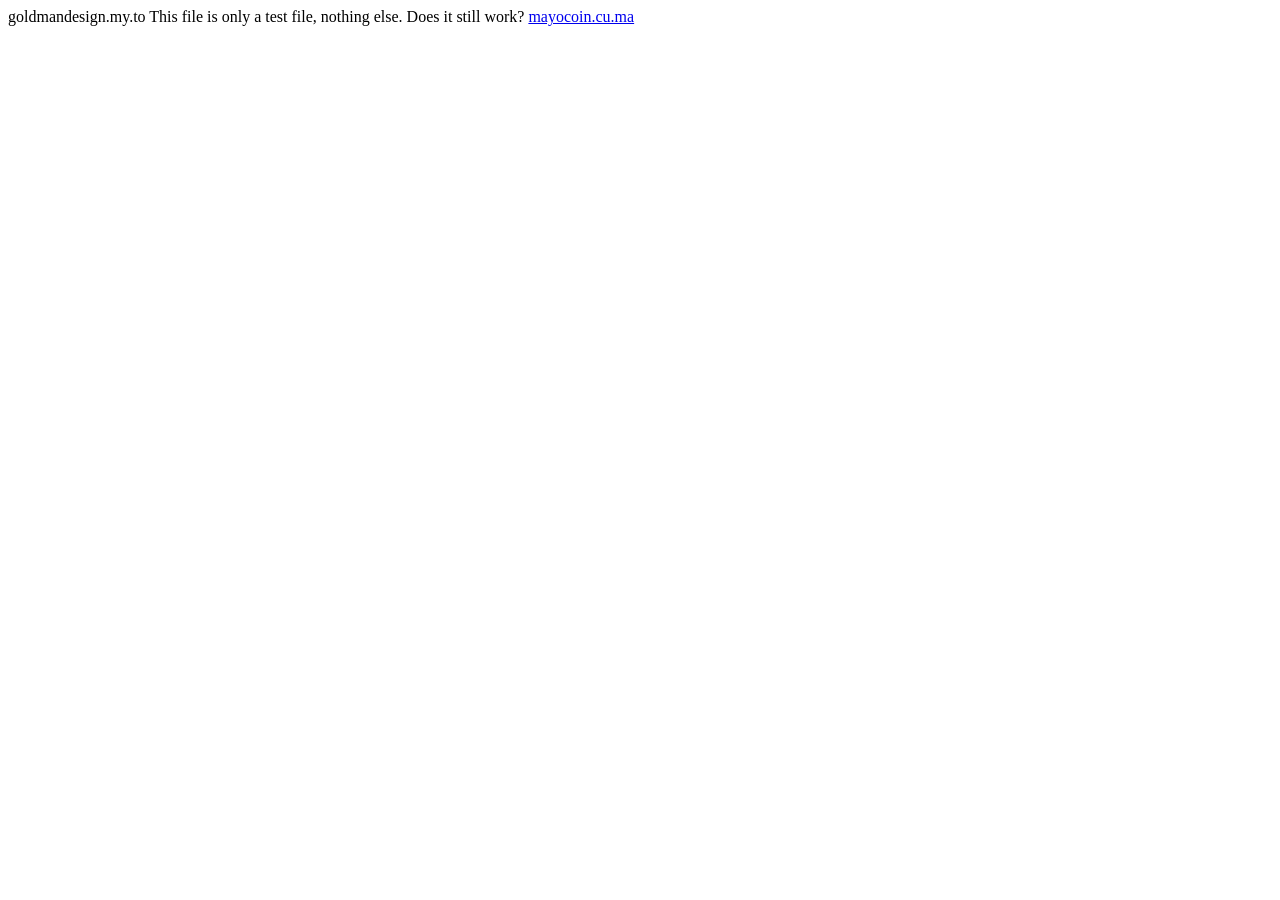
==== commit be891ae6: "Update index.html" ====
--- a/index.html
+++ b/index.html
@@ -1,7 +1,5 @@
-
-<!-- saved from url=(0032)https://hassan.ftp.sh/index.html -->
-<html><head><meta http-equiv="Content-Type" content="text/html; charset=UTF-8"></head><body>Hassan.ftp.sh This file is only a test file, nothing else. Does it still work?
+<html><head><meta http-equiv="Content-Type" content="text/html; charset=UTF-8"></head><body>goldmandesign.my.to This file is only a test file, nothing else. Does it still work?
 
 <a href="http://www.mayocoin.cu.ma/">mayocoin.cu.ma</a>
 
-</body></html>+</body></html>
